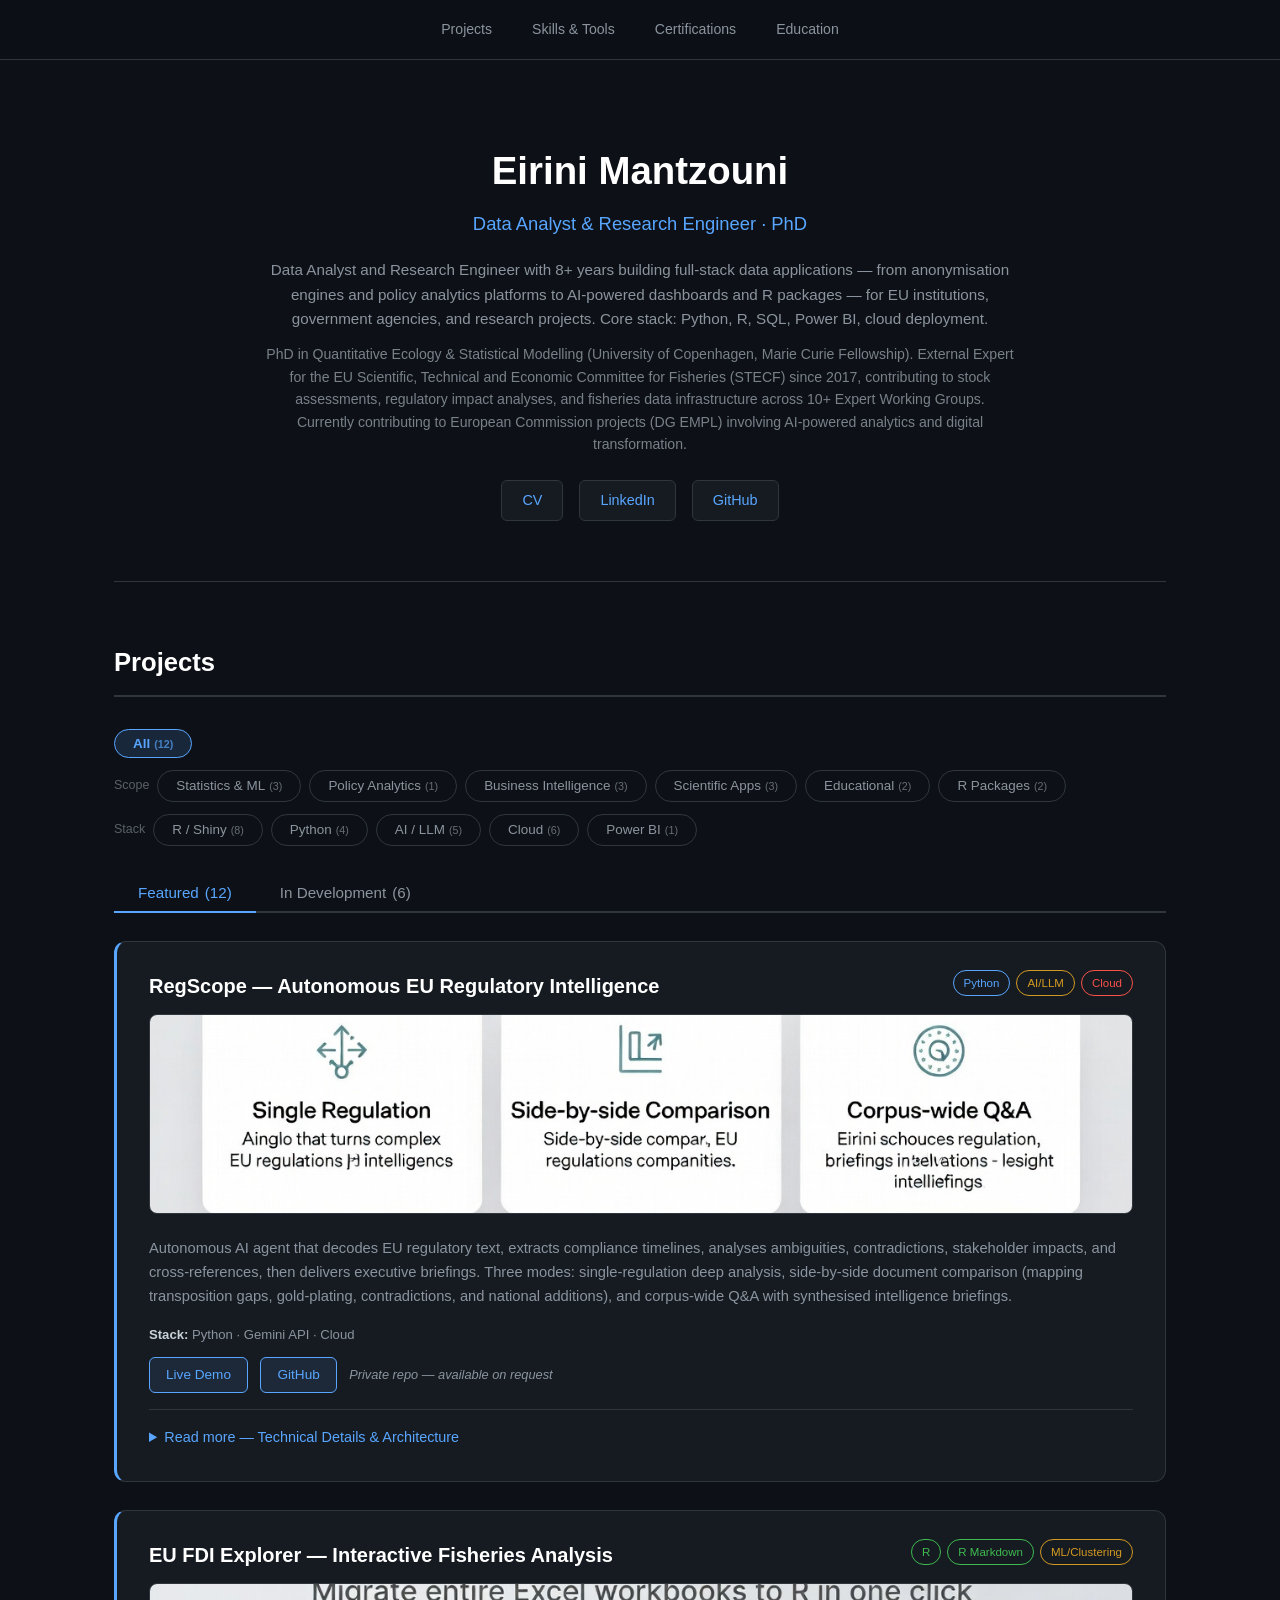
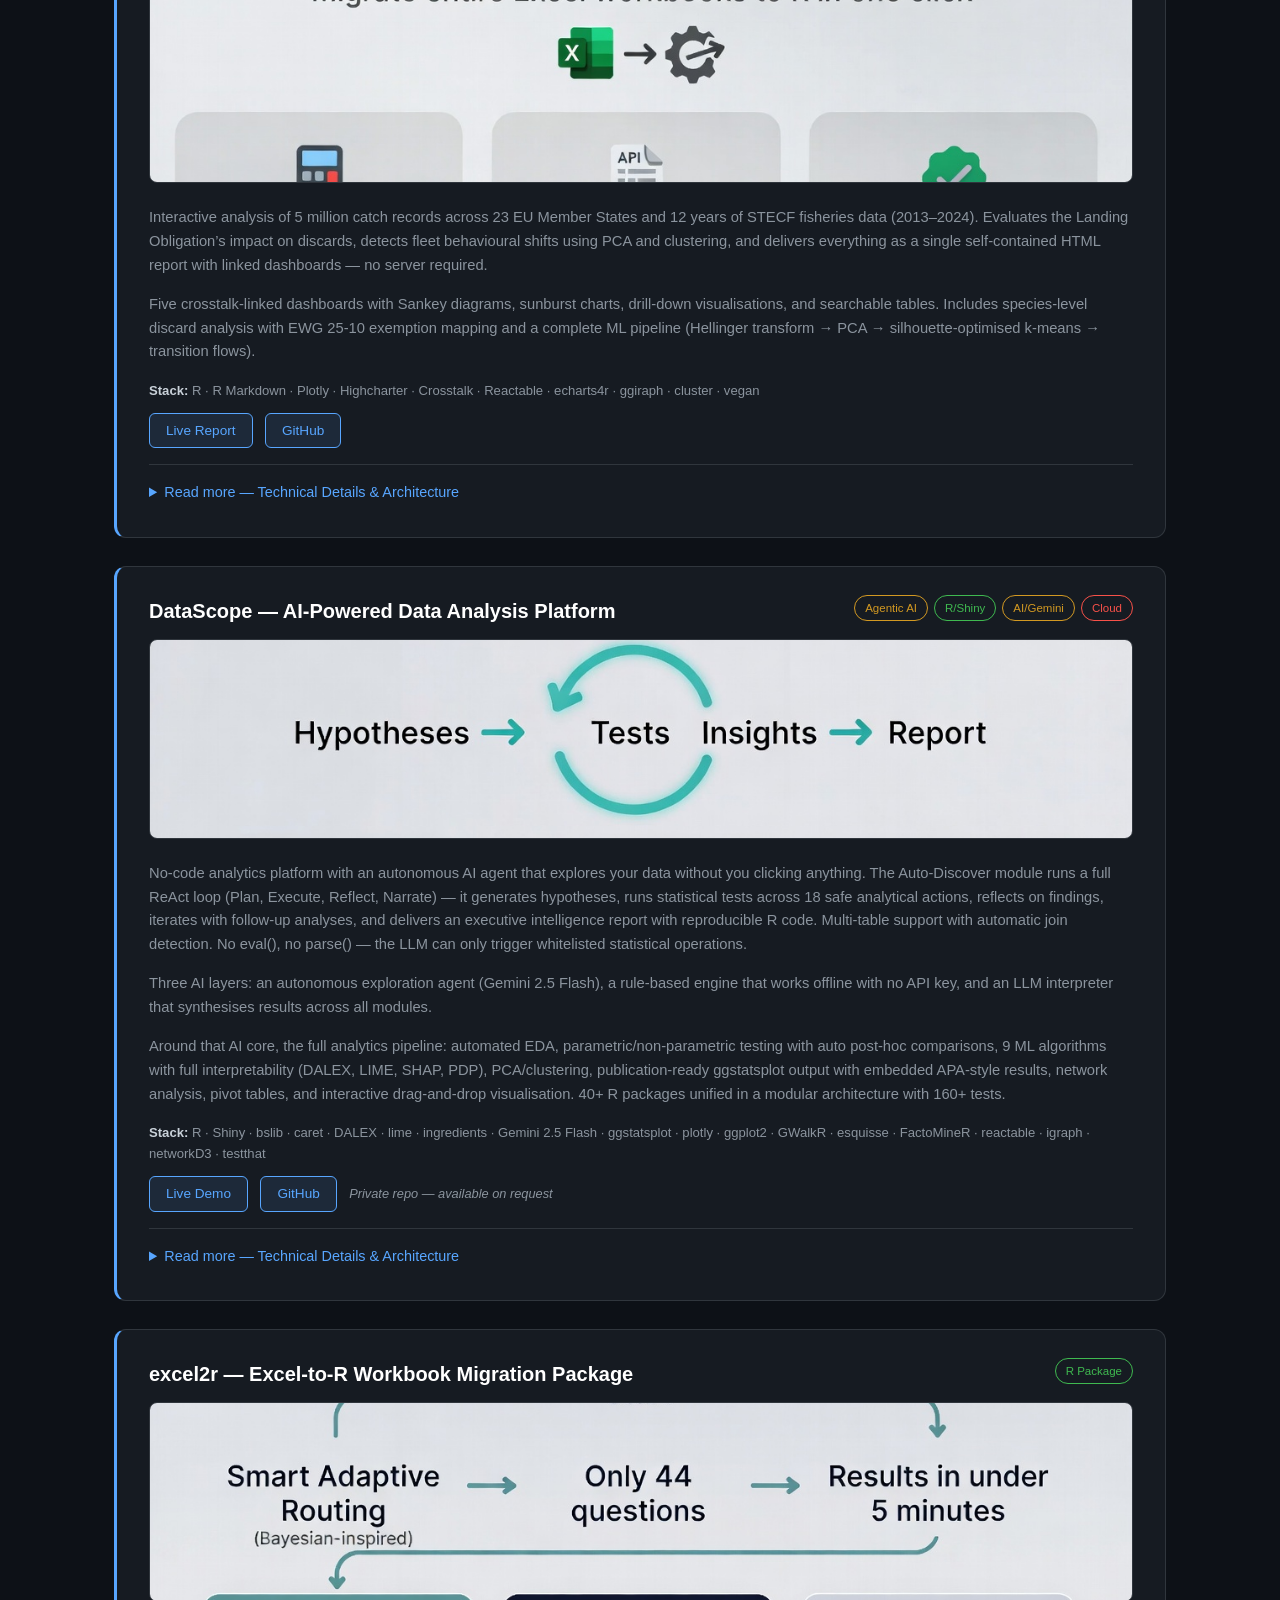
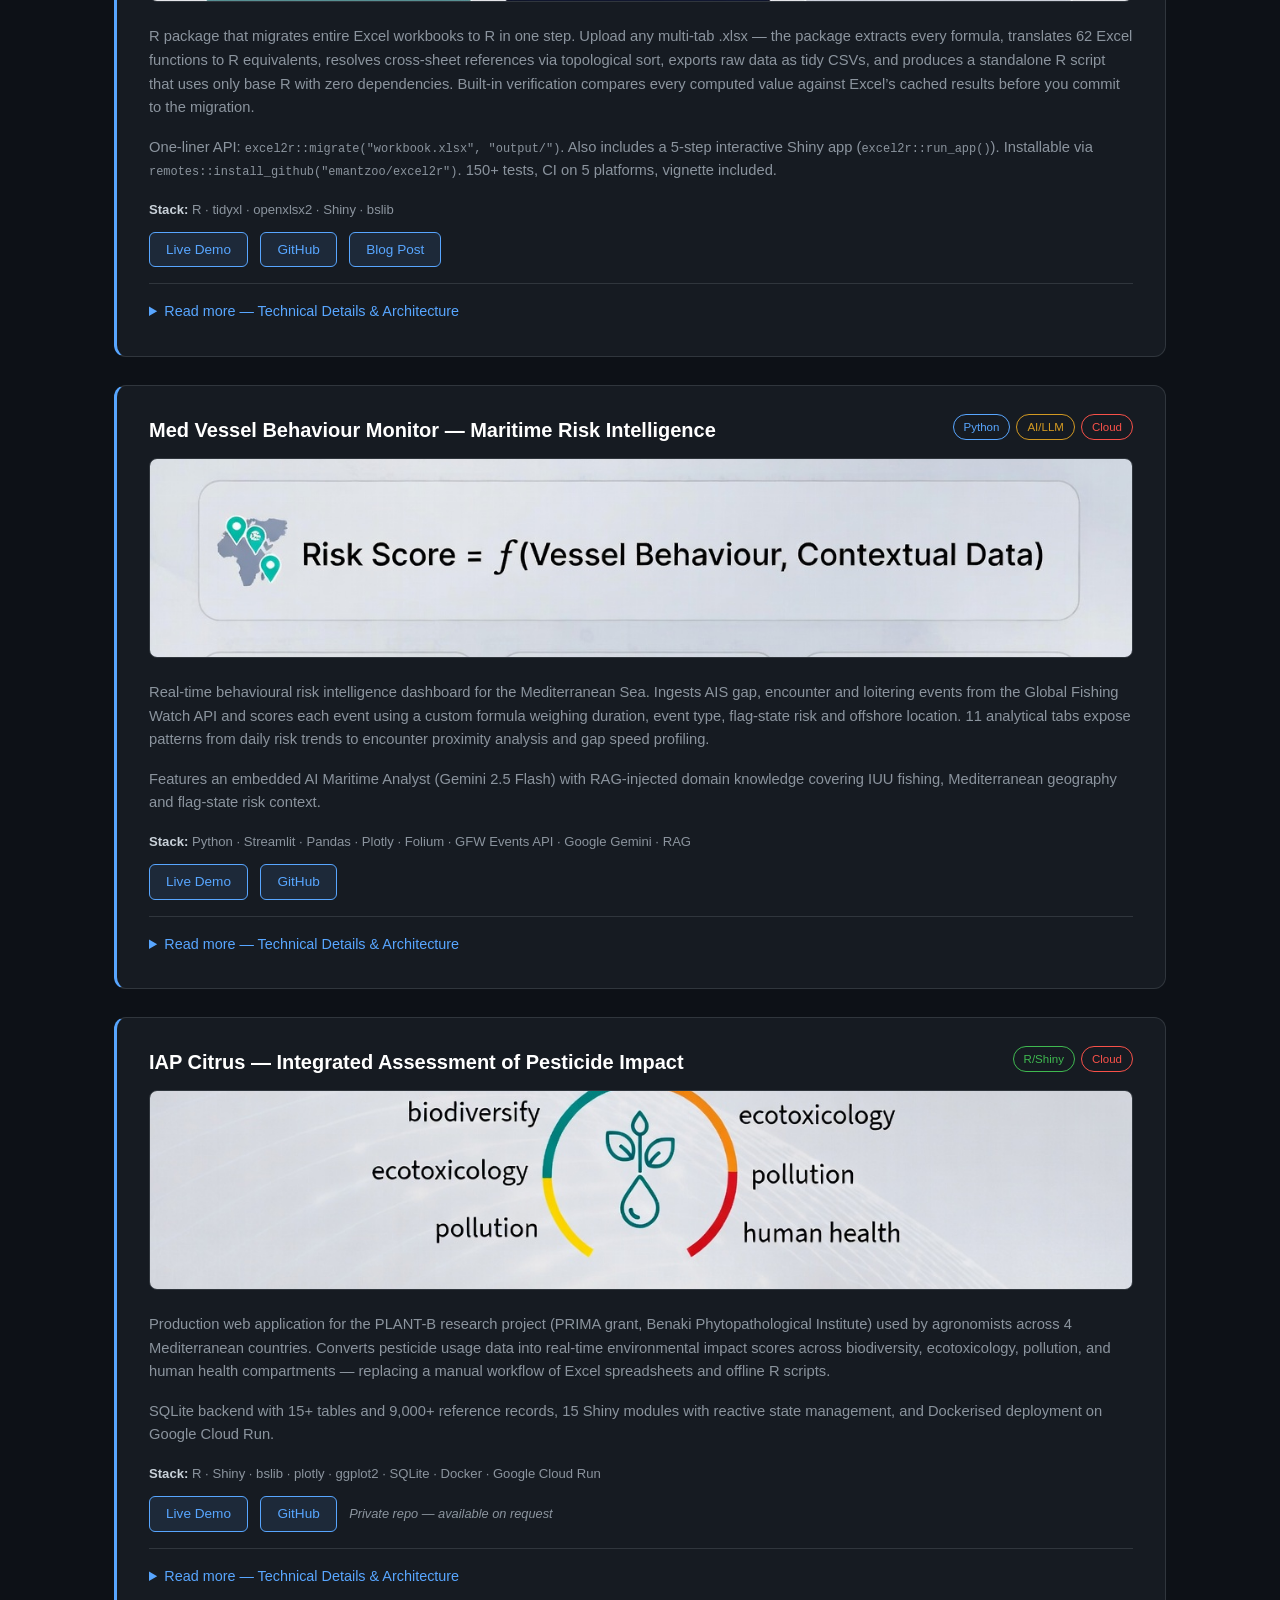
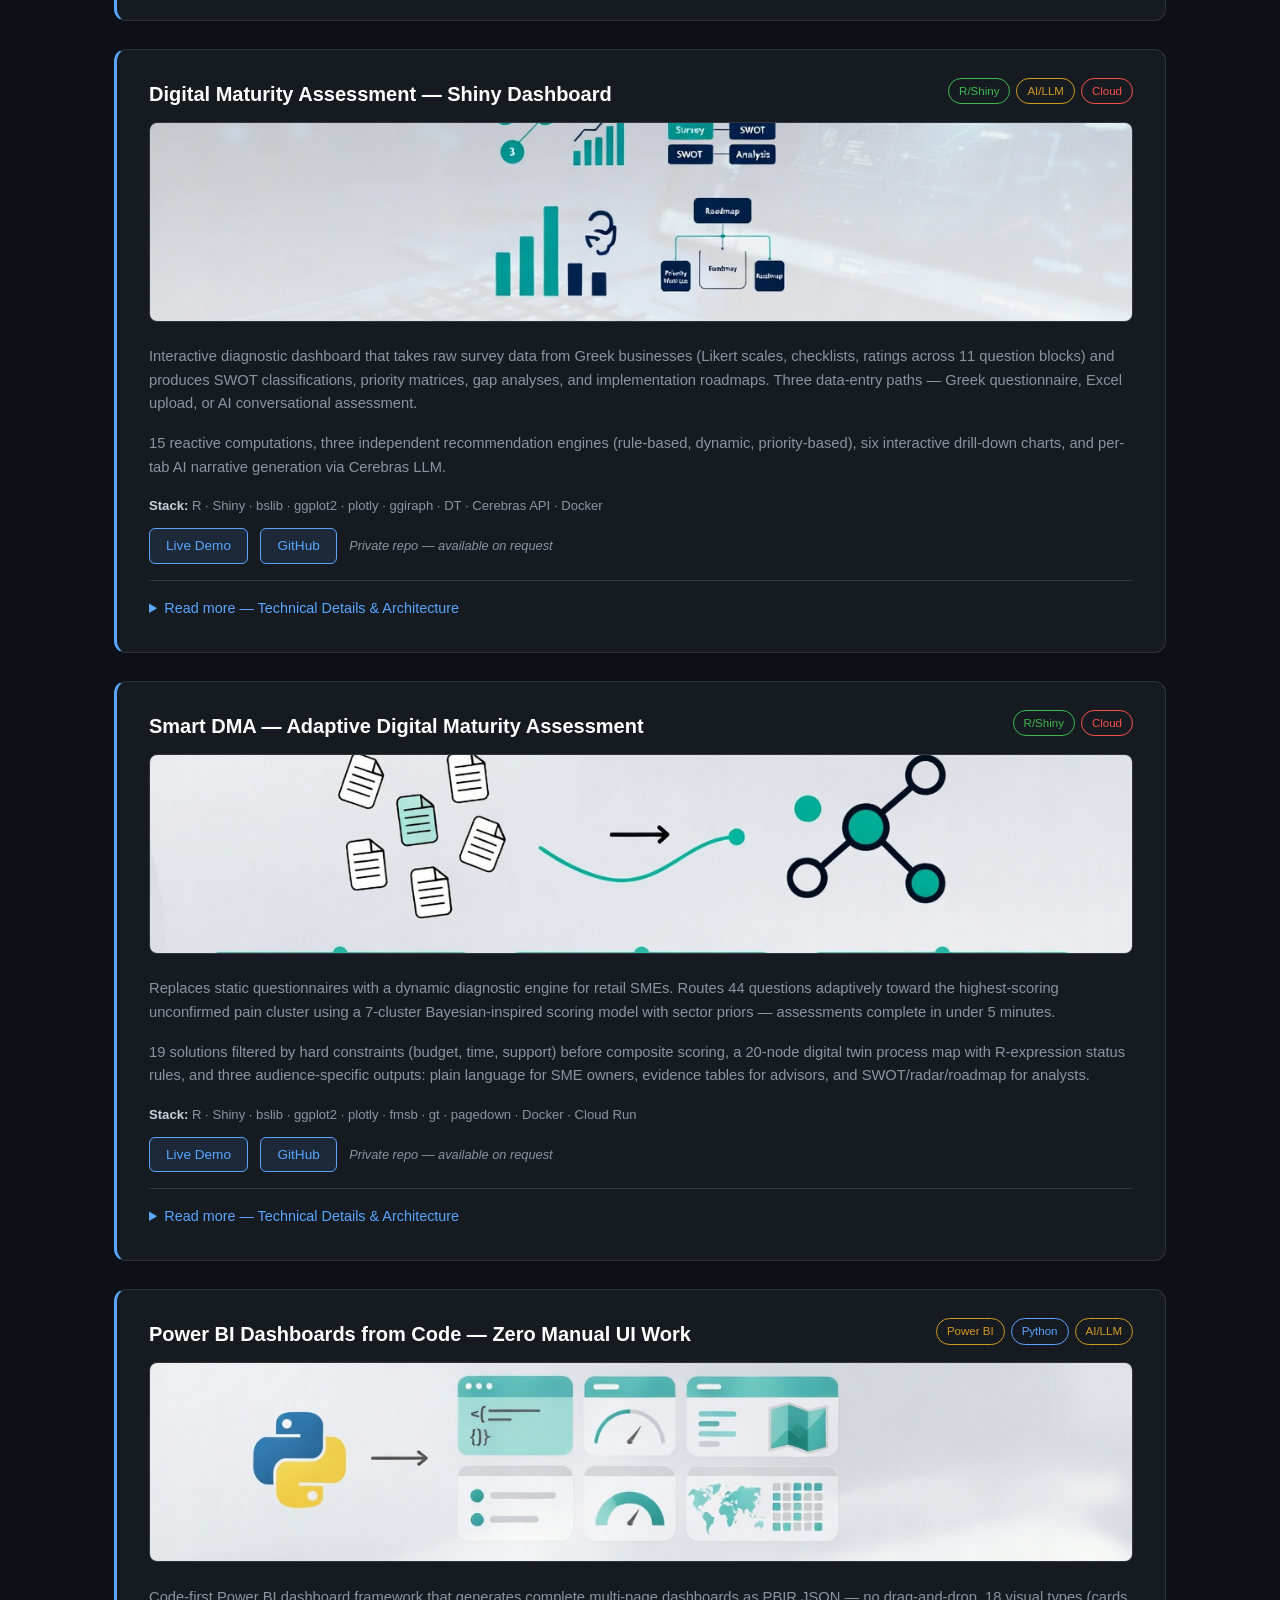
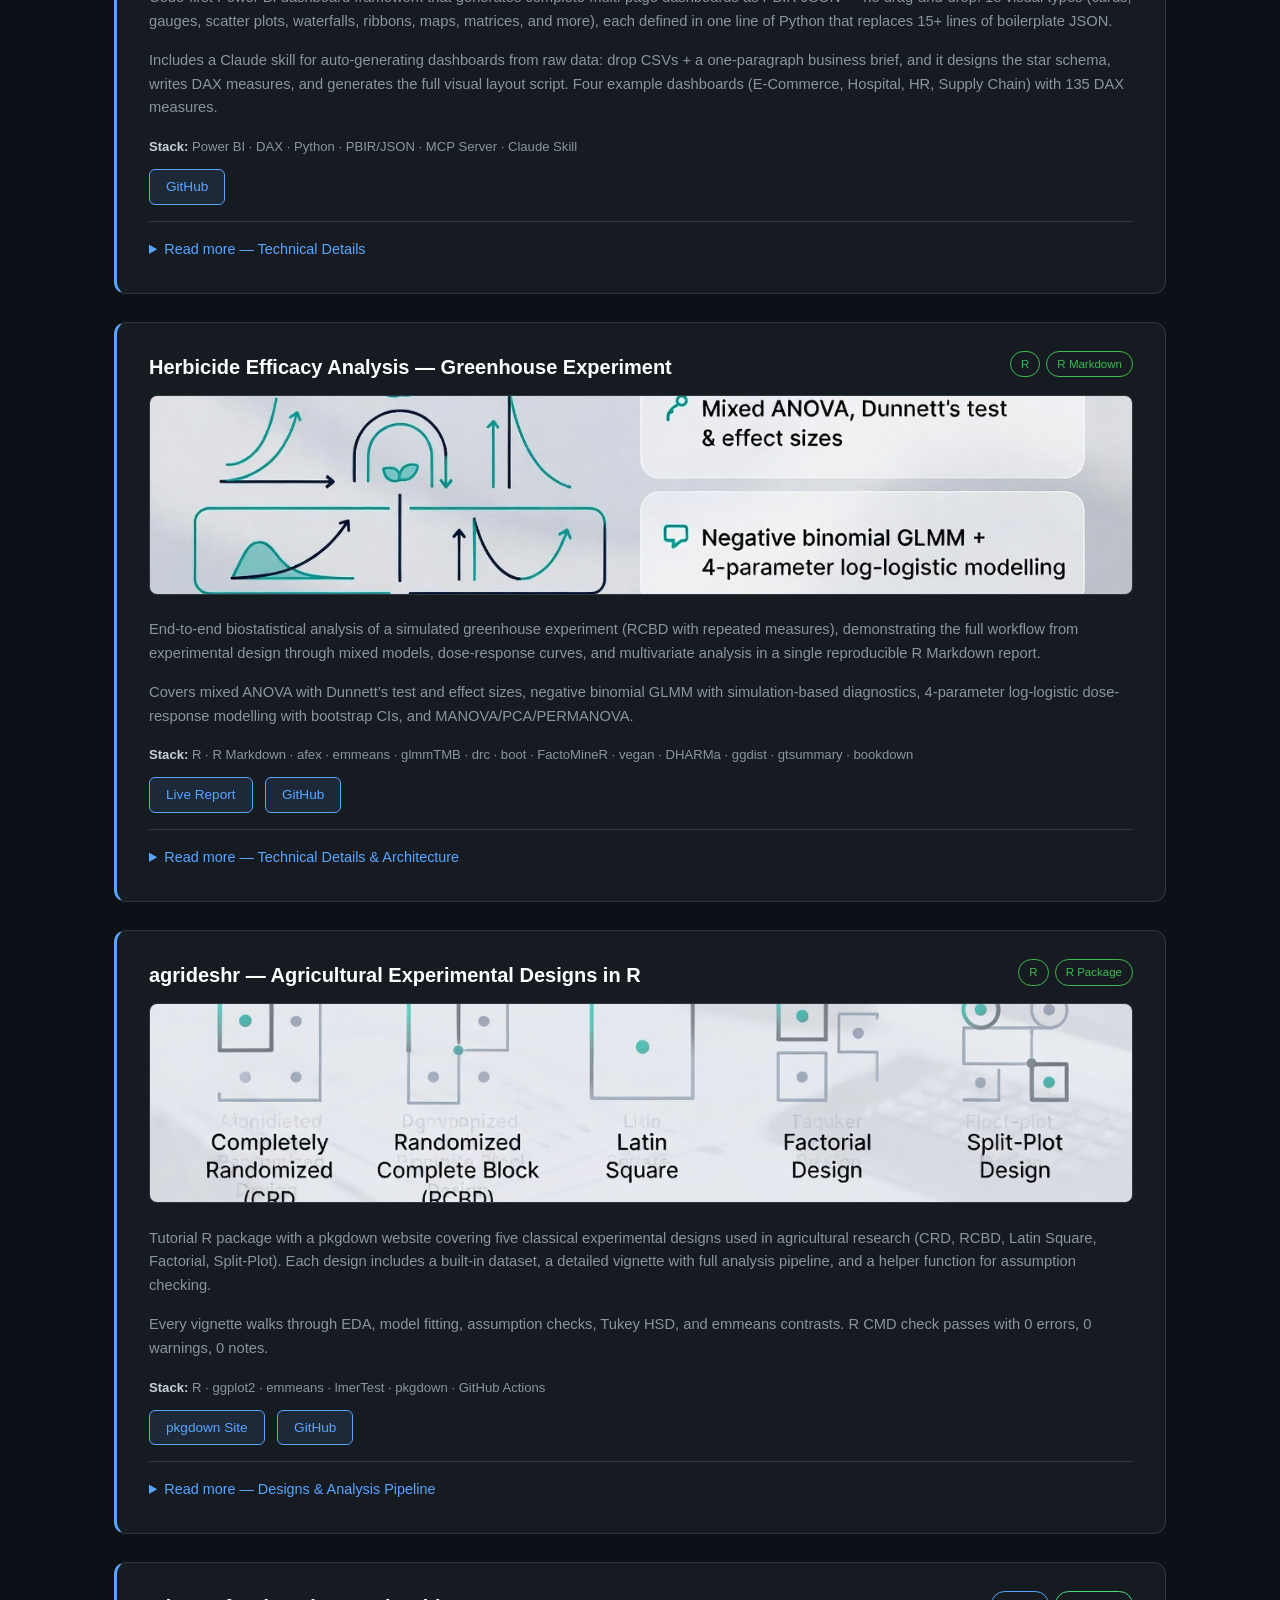
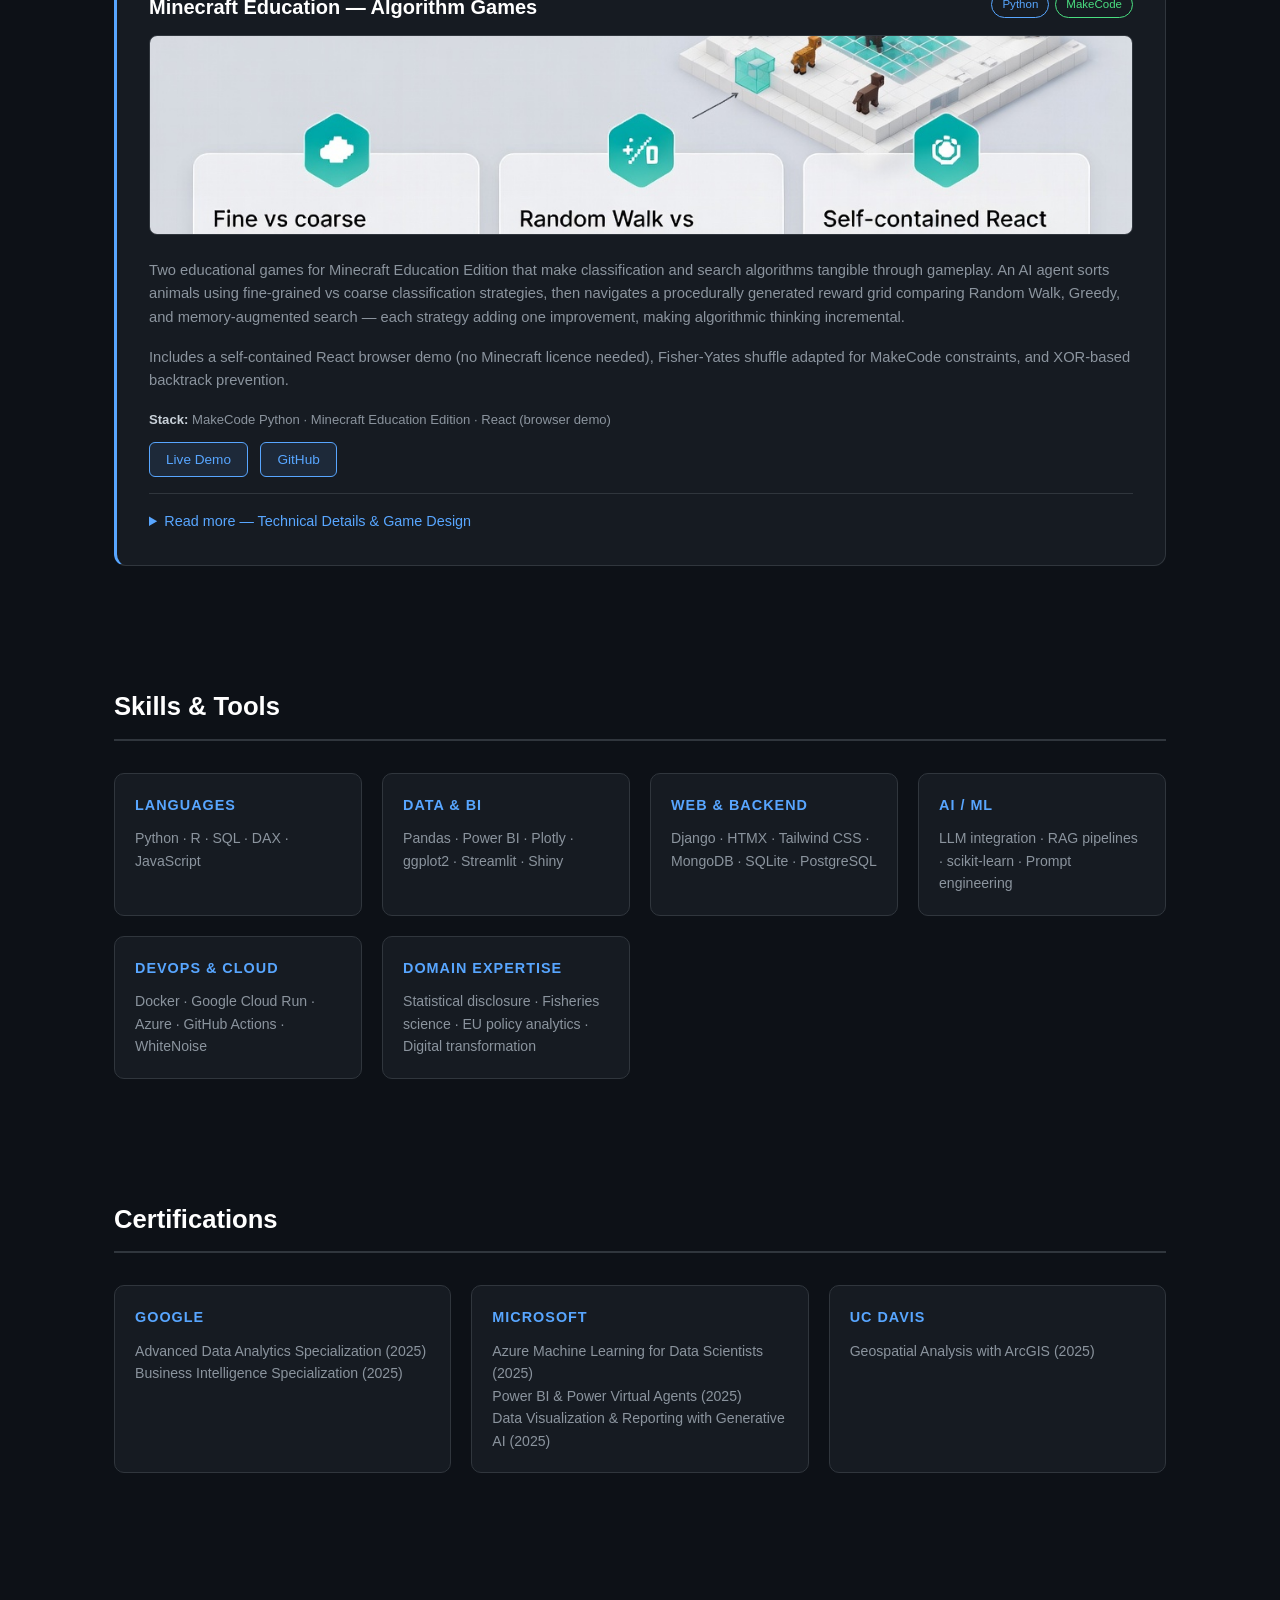
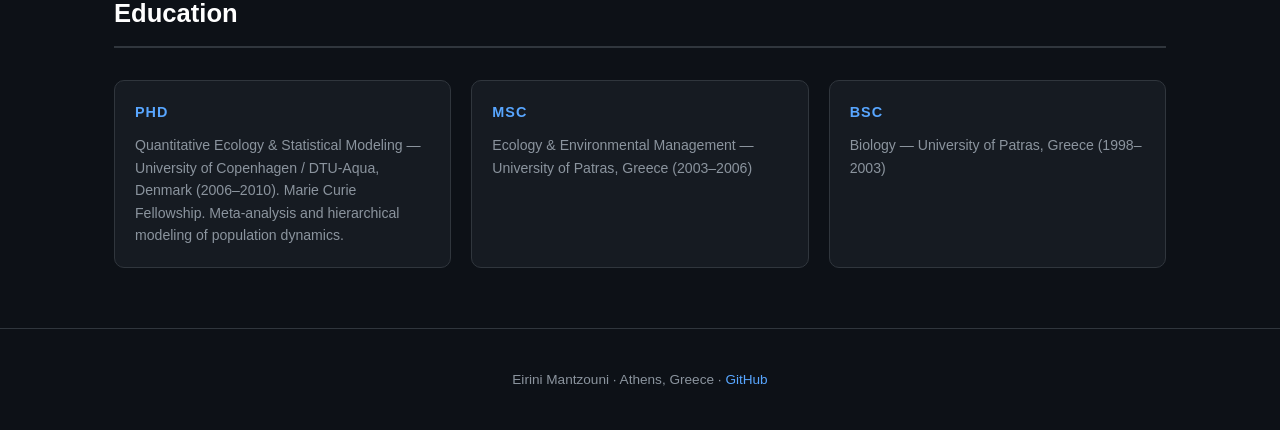
==== index.html @ 127afe14 "Add infographic thumbnails with lightbox to all 18 project cards Co-Authored-By: Claude Opus 4.6 <no" ====
<!DOCTYPE html>
<html lang="en">
<head>
    <meta charset="UTF-8">
    <meta name="viewport" content="width=device-width, initial-scale=1.0">
    <title>Eirini Mantzouni | Data Analyst &amp; Research Engineer &middot; PhD</title>
    <style>
        :root {
            --bg: #0d1117;
            --surface: #161b22;
            --border: #30363d;
            --text: #c9d1d9;
            --text-muted: #8b949e;
            --accent: #58a6ff;
            --accent-green: #3fb950;
            --accent-purple: #bc8cff;
            --accent-orange: #d29922;
            --accent-red: #f85149;
            --accent-teal: #39d2c0;
        }
        * { margin: 0; padding: 0; box-sizing: border-box; }
        html { scroll-behavior: smooth; scroll-padding-top: 56px; }
        body { background: var(--bg); color: var(--text); font-family: -apple-system, BlinkMacSystemFont, 'Segoe UI', Helvetica, Arial, sans-serif; line-height: 1.6; }
        a { color: var(--accent); text-decoration: none; }
        a:hover { text-decoration: underline; }
        .container { max-width: 1100px; margin: 0 auto; padding: 0 24px; }

        .hero { padding: 80px 0 60px; text-align: center; border-bottom: 1px solid var(--border); }
        .hero h1 { font-size: 2.4em; color: #fff; margin-bottom: 8px; }
        .hero .subtitle { font-size: 1.15em; color: var(--accent); margin-bottom: 20px; }
        .hero .bio { max-width: 750px; margin: 0 auto 12px; color: var(--text-muted); font-size: 0.95em; }
        .hero .bio-extended { max-width: 750px; margin: 0 auto 24px; color: var(--text-muted); font-size: 0.88em; opacity: 0.85; }
        .hero .links { display: flex; gap: 16px; justify-content: center; flex-wrap: wrap; }
        .hero .links a { background: var(--surface); border: 1px solid var(--border); padding: 8px 20px; border-radius: 6px; font-size: 0.9em; }
        .hero .links a:hover { border-color: var(--accent); text-decoration: none; }

        .section { padding: 60px 0; }
        .section-title { font-size: 1.6em; color: #fff; margin-bottom: 32px; padding-bottom: 12px; border-bottom: 2px solid var(--border); }

        .projects { display: grid; grid-template-columns: 1fr; gap: 28px; }
        .tier-title { font-size: 0.85em; color: var(--text-muted); text-transform: uppercase; letter-spacing: 1.5px; margin-bottom: 16px; margin-top: 8px; }
        .projects.featured .project { border-left: 3px solid var(--accent); }
        .project { background: var(--surface); border: 1px solid var(--border); border-radius: 12px; padding: 28px 32px; transition: border-color 0.2s, opacity 0.3s, transform 0.3s; }
        .project:hover { border-color: var(--accent); }
        .project.hidden { display: none; }
        .project-header { display: flex; justify-content: space-between; align-items: flex-start; margin-bottom: 12px; flex-wrap: wrap; gap: 12px; }
        .project h3 { font-size: 1.25em; color: #fff; }
        .project .tags { display: flex; gap: 6px; flex-wrap: wrap; }
        .project .tag { font-size: 0.72em; padding: 3px 10px; border-radius: 20px; border: 1px solid; font-weight: 500; }
        .tag-python { color: var(--accent); border-color: var(--accent); }
        .tag-r { color: var(--accent-green); border-color: var(--accent-green); }
        .tag-powerbi { color: var(--accent-orange); border-color: var(--accent-orange); }
        .tag-django { color: var(--accent-purple); border-color: var(--accent-purple); }
        .tag-shiny { color: var(--accent-teal); border-color: var(--accent-teal); }
        .tag-cloud { color: var(--accent-red); border-color: var(--accent-red); }
        .tag-ai { color: var(--accent-orange); border-color: var(--accent-orange); }
        .tag-minecraft { color: #4ade80; border-color: #4ade80; }
        .project .desc { color: var(--text-muted); font-size: 0.92em; margin-bottom: 16px; }
        .project .highlights { list-style: none; margin-bottom: 16px; }
        .project .highlights li { padding: 3px 0; font-size: 0.88em; color: var(--text); }
        .project .highlights li::before { content: "->"; color: var(--accent); margin-right: 8px; font-family: monospace; }
        .project .stack { font-size: 0.82em; color: var(--text-muted); }
        .project .stack strong { color: var(--text); }
        .project .demo-link { display: inline-block; margin-top: 12px; margin-right: 8px; background: rgba(88,166,255,0.1); border: 1px solid var(--accent); padding: 6px 16px; border-radius: 6px; font-size: 0.85em; }
        .private-note { display: inline-block; margin-top: 12px; margin-right: 8px; font-size: 0.8em; color: var(--text-muted); font-style: italic; }
        .other-work-item .private-note { margin-top: 6px; }

        /* Read More details/summary */
        .project details { margin-top: 16px; border-top: 1px solid var(--border); padding-top: 12px; }
        .project details summary { cursor: pointer; color: var(--accent); font-size: 0.9em; font-weight: 500; padding: 4px 0; user-select: none; }
        .project details summary:hover { text-decoration: underline; }
        .project details[open] summary { margin-bottom: 12px; }
        .project details .detail-section { margin-bottom: 16px; }
        .project details h4 { color: #fff; font-size: 0.95em; margin-bottom: 8px; }
        .project details table { width: 100%; border-collapse: collapse; font-size: 0.82em; margin-bottom: 12px; }
        .project details th { text-align: left; padding: 6px 10px; background: rgba(88,166,255,0.08); color: var(--accent); border-bottom: 1px solid var(--border); }
        .project details td { padding: 5px 10px; border-bottom: 1px solid rgba(48,54,61,0.5); color: var(--text-muted); }
        .project details td:first-child { color: var(--text); font-weight: 500; white-space: nowrap; }
        .project details .arch-list { list-style: none; }
        .project details .arch-list li { padding: 6px 0; font-size: 0.85em; color: var(--text-muted); border-bottom: 1px solid rgba(48,54,61,0.3); }
        .project details .arch-list li strong { color: var(--text); }
        .project details .value-text { font-size: 0.88em; color: var(--text-muted); font-style: italic; }

        .skills-grid { display: grid; grid-template-columns: repeat(auto-fit, minmax(240px, 1fr)); gap: 20px; }
        .skill-group { background: var(--surface); border: 1px solid var(--border); border-radius: 10px; padding: 20px; }
        .skill-group h4 { color: var(--accent); font-size: 0.9em; text-transform: uppercase; letter-spacing: 1px; margin-bottom: 10px; }
        .skill-group p { font-size: 0.88em; color: var(--text-muted); }

        footer { padding: 40px 0; border-top: 1px solid var(--border); text-align: center; color: var(--text-muted); font-size: 0.85em; }

        /* Navigation Bar */
        .nav { position: sticky; top: 0; z-index: 100; background: rgba(13,17,23,0.92); backdrop-filter: blur(12px); border-bottom: 1px solid var(--border); padding: 12px 0; }
        .nav-inner { max-width: 1100px; margin: 0 auto; padding: 0 24px; display: flex; gap: 8px; justify-content: center; flex-wrap: wrap; }
        .nav a { color: var(--text-muted); font-size: 0.88em; padding: 6px 16px; border-radius: 6px; transition: all 0.2s; }
        .nav a:hover { color: var(--accent); background: rgba(88,166,255,0.08); text-decoration: none; }

        /* Filter Pills */
        .filter-pills { display: flex; gap: 8px; margin-bottom: 28px; flex-wrap: wrap; }
        .filter-pill {
            background: transparent; border: 1px solid var(--border); color: var(--text-muted);
            padding: 6px 18px; border-radius: 20px; font-size: 0.84em; cursor: pointer;
            transition: all 0.2s; font-family: inherit; font-weight: 500;
        }
        .filter-pill:hover { border-color: var(--accent); color: var(--text); }
        .filter-pill .count { font-size: 0.8em; opacity: 0.7; margin-left: 4px; }
        .filter-pill.active { font-weight: 600; }
        .filter-pill[data-filter="all"].active { background: rgba(88,166,255,0.15); border-color: var(--accent); color: var(--accent); }
        .filter-pill[data-filter="stats-ml"].active { background: rgba(63,185,80,0.15); border-color: var(--accent-green); color: var(--accent-green); }
        .filter-pill[data-filter="policy"].active { background: rgba(188,140,255,0.15); border-color: var(--accent-purple); color: var(--accent-purple); }
        .filter-pill[data-filter="business"].active { background: rgba(210,153,34,0.15); border-color: var(--accent-orange); color: var(--accent-orange); }
        .filter-pill[data-filter="science"].active { background: rgba(57,210,192,0.15); border-color: var(--accent-teal); color: var(--accent-teal); }
        .filter-pill[data-filter="educational"].active { background: rgba(74,222,128,0.15); border-color: #4ade80; color: #4ade80; }
        .filter-pill[data-filter="r-packages"].active { background: rgba(63,185,80,0.15); border-color: var(--accent-green); color: var(--accent-green); }
        .filter-pill[data-filter="r"].active { background: rgba(63,185,80,0.15); border-color: var(--accent-green); color: var(--accent-green); }
        .filter-pill[data-filter="python"].active { background: rgba(88,166,255,0.15); border-color: var(--accent); color: var(--accent); }
        .filter-pill[data-filter="ai"].active { background: rgba(210,153,34,0.15); border-color: var(--accent-orange); color: var(--accent-orange); }
        .filter-pill[data-filter="cloud"].active { background: rgba(248,81,73,0.15); border-color: var(--accent-red); color: var(--accent-red); }
        .filter-pill[data-filter="powerbi"].active { background: rgba(210,153,34,0.15); border-color: var(--accent-orange); color: var(--accent-orange); }

        /* Project Thumbnails */
        .project-thumbnail {
            width: 100%;
            max-height: 200px;
            object-fit: cover;
            border-radius: 8px;
            border: 1px solid var(--border);
            margin-bottom: 16px;
            cursor: pointer;
            transition: opacity 0.2s;
        }
        .project-thumbnail:hover { opacity: 0.85; }

        /* Lightbox */
        .lightbox-overlay {
            display: none;
            position: fixed;
            top: 0; left: 0; right: 0; bottom: 0;
            background: rgba(0,0,0,0.85);
            z-index: 1000;
            justify-content: center;
            align-items: center;
            cursor: pointer;
        }
        .lightbox-overlay.active { display: flex; }
        .lightbox-overlay img {
            max-width: 90vw;
            max-height: 90vh;
            border-radius: 8px;
        }

        /* Project Tabs */
        .project-tabs { display: flex; gap: 0; margin-bottom: 28px; border-bottom: 2px solid var(--border); }
        .project-tab { background: transparent; border: none; color: var(--text-muted); font-size: 0.95em; font-family: inherit; font-weight: 500; padding: 10px 24px; cursor: pointer; border-bottom: 2px solid transparent; margin-bottom: -2px; transition: all 0.2s; }
        .project-tab:hover { color: var(--text); }
        .project-tab.active { color: var(--accent); border-bottom-color: var(--accent); }
        .tab-content { display: none; }
        .tab-content.active { display: block; }

        @media (max-width: 600px) {
            .hero h1 { font-size: 1.8em; }
            .project { padding: 20px; }
            .project details td:first-child { white-space: normal; }
            .filter-pills { gap: 6px; }
            .filter-pill { padding: 5px 12px; font-size: 0.78em; }
            .project-thumbnail { max-height: 150px; }
        }
    </style>
</head>
<body>

<nav class="nav">
    <div class="nav-inner">
        <a href="#projects">Projects</a>
        <a href="#skills">Skills &amp; Tools</a>
        <a href="#certifications">Certifications</a>
        <a href="#education">Education</a>
    </div>
</nav>

<div class="container">
    <section class="hero">
        <h1>Eirini Mantzouni</h1>
        <div class="subtitle">Data Analyst &amp; Research Engineer &middot; PhD</div>
        <p class="bio">
            Data Analyst and Research Engineer with 8+ years building full-stack data applications &mdash; from anonymisation engines
            and policy analytics platforms to AI-powered dashboards and R packages &mdash; for EU institutions, government agencies,
            and research projects. Core stack: Python, R, SQL, Power BI, cloud deployment.
        </p>
        <p class="bio-extended">
            PhD in Quantitative Ecology &amp; Statistical Modelling (University of Copenhagen, Marie Curie Fellowship).
            External Expert for the EU Scientific, Technical and Economic Committee for Fisheries (STECF) since 2017,
            contributing to stock assessments, regulatory impact analyses, and fisheries data infrastructure across 10+
            Expert Working Groups. Currently contributing to European Commission projects (DG EMPL) involving AI-powered
            analytics and digital transformation.
        </p>
        <div class="links">
            <a href="cv.html">CV</a>
            <a href="https://www.linkedin.com/in/irene-mantzouni-0b47b8283/">LinkedIn</a>
            <a href="https://github.com/emantzoo">GitHub</a>
        </div>
    </section>

    <section class="section" id="projects">
        <h2 class="section-title">Projects</h2>
        <div class="filter-pills">
            <button class="filter-pill active" data-filter="all">All<span class="count">(12)</span></button>
        </div>
        <div class="filter-pills" style="margin-top: -16px;">
            <span style="color: var(--text-muted); font-size: 0.78em; padding: 6px 0; opacity: 0.6;">Scope</span>
            <button class="filter-pill" data-filter="stats-ml">Statistics &amp; ML<span class="count">(3)</span></button>
            <button class="filter-pill" data-filter="policy">Policy Analytics<span class="count">(1)</span></button>
            <button class="filter-pill" data-filter="business">Business Intelligence<span class="count">(3)</span></button>
            <button class="filter-pill" data-filter="science">Scientific Apps<span class="count">(3)</span></button>
            <button class="filter-pill" data-filter="educational">Educational<span class="count">(2)</span></button>
            <button class="filter-pill" data-filter="r-packages">R Packages<span class="count">(2)</span></button>
        </div>
        <div class="filter-pills" style="margin-top: -16px;">
            <span style="color: var(--text-muted); font-size: 0.78em; padding: 6px 0; opacity: 0.6;">Stack</span>
            <button class="filter-pill" data-filter="r">R / Shiny<span class="count">(8)</span></button>
            <button class="filter-pill" data-filter="python">Python<span class="count">(4)</span></button>
            <button class="filter-pill" data-filter="ai">AI / LLM<span class="count">(5)</span></button>
            <button class="filter-pill" data-filter="cloud">Cloud<span class="count">(6)</span></button>
            <button class="filter-pill" data-filter="powerbi">Power BI<span class="count">(1)</span></button>
        </div>

        <div class="project-tabs">
            <button class="project-tab active" data-tab="featured">Featured<span class="count" style="margin-left: 6px;">(12)</span></button>
            <button class="project-tab" data-tab="other">In Development<span class="count" style="margin-left: 6px;">(6)</span></button>
        </div>

        <div class="tab-content active" id="tab-featured">
        <div class="projects featured">

            <!-- 1. RegScope -->
            <div class="project" data-tags="policy python ai cloud">
                <div class="project-header">
                    <h3>RegScope &mdash; Autonomous EU Regulatory Intelligence</h3>
                    <div class="tags">
                        <span class="tag tag-python">Python</span>
                        <span class="tag tag-ai">AI/LLM</span>
                        <span class="tag tag-cloud">Cloud</span>
                    </div>
                </div>
                <img class="project-thumbnail" src="images/regscope.jpg" alt="RegScope infographic" onclick="openLightbox(this.src)">
                <p class="desc">
                    Autonomous AI agent that decodes EU regulatory text, extracts compliance timelines, analyses ambiguities,
                    contradictions, stakeholder impacts, and cross-references, then delivers executive briefings. Three modes:
                    single-regulation deep analysis, side-by-side document comparison (mapping transposition gaps, gold-plating,
                    contradictions, and national additions), and corpus-wide Q&amp;A with synthesised intelligence briefings.
                </p>
                <p class="stack"><strong>Stack:</strong> Python &middot; Gemini API &middot; Cloud</p>
                <a class="demo-link" href="https://regscope-demo.pages.dev/">Live Demo</a>
                <a class="demo-link" href="https://github.com/emantzoo/regscope">GitHub</a>
                <span class="private-note">Private repo &mdash; available on request</span>
                <details>
                    <summary>Read more &mdash; Technical Details &amp; Architecture</summary>
                    <div class="detail-section">
                        <h4>Technical Highlights</h4>
                        <table>
                            <tr><th>Layer</th><th>Technology</th></tr>
                            <tr><td>Backend</td><td>FastAPI, SSE streaming for real-time agent log, async pipeline generators</td></tr>
                            <tr><td>LLM</td><td>Gemini (analysis, query expansion, comparison) with structured JSON output</td></tr>
                            <tr><td>PDF processing</td><td>pymupdf extraction, article-level regex chunking, compress-then-merge strategy</td></tr>
                            <tr><td>EUR-Lex integration</td><td>SPARQL (EuroVoc subject search + citation graph + title keyword) via Cellar endpoint, REST for full text fetch by CELEX</td></tr>
                            <tr><td>Search intelligence</td><td>LLM-powered query expansion: natural language &rarr; EuroVoc terms + title keywords + CELEX candidates, all verified against EUR-Lex</td></tr>
                            <tr><td>Embeddings</td><td>sentence-transformers (BGE / legal-SBERT configurable), cosine similarity retrieval</td></tr>
                            <tr><td>RAG</td><td>Semantic search over saved chunk embeddings, context injection into LLM prompts, library-aware query enhancement</td></tr>
                            <tr><td>Compare</td><td>Embedding-assisted provision pre-matching (similarity matrix, greedy assignment), gap/gold-plating detection before LLM merge</td></tr>
                            <tr><td>Document storage</td><td>SQLite with swappable backend (MongoDB stub), fingerprint-based deduplication, auto-generated smart tags</td></tr>
                            <tr><td>Smart tags</td><td>Auto-extracted: domain, jurisdiction level, country, regulation type, topics, related CELEX, implements (parent regulation linkage)</td></tr>
                            <tr><td>Cross-references</td><td>CELEX extraction from LLM output + regex fallback, EUR-Lex verification, library status badges, one-click analyse-from-search</td></tr>
                            <tr><td>Frontend</td><td>Vanilla HTML/CSS/JS, dark &ldquo;classified dossier&rdquo; aesthetic, agent log with animated reasoning trace</td></tr>
                            <tr><td>Demo mode</td><td>3 pre-loaded regulations + 3 policy questions + 1 transposition comparison, fully offline</td></tr>
                        </table>
                    </div>
                    <div class="detail-section">
                        <h4>Architecture Decisions</h4>
                        <ul class="arch-list">
                            <li><strong>Compress-then-merge chunking</strong> &mdash; each article chunk returns insights in the same structure as the final report (timeline entries, ambiguities, stakeholder impacts), limited to 5 items per category. The merge call receives ~3K chars instead of ~12K, producing higher-quality synthesis</li>
                            <li><strong>LLM as query expander, not search engine</strong> &mdash; the LLM generates EuroVoc terms, title keywords, and CELEX candidates from natural language; EUR-Lex SPARQL does the actual searching with verified structured queries. Every CELEX in results is real</li>
                            <li><strong>Embedding-assisted comparison</strong> &mdash; provisions from both documents are embedded, a similarity matrix identifies candidate matches, and gaps are detected structurally (unmatched provisions below threshold). The LLM then confirms and classifies pre-matched pairs instead of doing 15&times;8 mental comparisons</li>
                            <li><strong>Library as growing knowledge base</strong> &mdash; every analysed document feeds the library with embedded chunks and smart tags. Compare pulls saved findings instead of re-processing. RAG injects prior analysis into new queries. The system improves with use</li>
                            <li><strong>Swappable database layer</strong> &mdash; database.py abstracts SQLite vs MongoDB behind a common interface. Pipeline code never imports the implementation directly. Switching backends is one env var change</li>
                            <li><strong>Three EUR-Lex search strategies</strong> &mdash; EuroVoc subject classification (catches regulations whose titles don&rsquo;t match keywords), citation graph (finds what cites or is cited by a known regulation), and title keywords (fallback). Combined and deduplicated</li>
                            <li><strong>Actionable cross-references</strong> &mdash; regulation names in analysis output are converted to CELEX numbers (LLM + regex fallback), verified against EUR-Lex, checked against library, and rendered with View/Compare/Analyse buttons. The citation network grows organically</li>
                            <li><strong>Demo mode as portfolio showcase</strong> &mdash; pre-loaded with CFP, Green Deal, AI Act analysis plus a Greek transposition comparison. Agent log animates the full reasoning trace with timed delays. Works without API key, EUR-Lex, or database</li>
                        </ul>
                    </div>
                </details>
            </div>

            <!-- 2. EU FDI Explorer -->
            <div class="project" data-tags="stats-ml r">
                <div class="project-header">
                    <h3>EU FDI Explorer &mdash; Interactive Fisheries Analysis</h3>
                    <div class="tags">
                        <span class="tag tag-r">R</span>
                        <span class="tag tag-r">R Markdown</span>
                        <span class="tag tag-ai">ML/Clustering</span>
                    </div>
                </div>
                <img class="project-thumbnail" src="images/eu-fdi-explorer.jpg" alt="EU FDI Explorer infographic" onclick="openLightbox(this.src)">
                <p class="desc">
                    Interactive analysis of 5 million catch records across 23 EU Member States and 12 years of STECF fisheries data (2013&ndash;2024).
                    Evaluates the Landing Obligation&rsquo;s impact on discards, detects fleet behavioural shifts using PCA and clustering,
                    and delivers everything as a single self-contained HTML report with linked dashboards &mdash; no server required.
                </p>
                <p class="desc">
                    Five crosstalk-linked dashboards with Sankey diagrams, sunburst charts, drill-down visualisations, and searchable tables.
                    Includes species-level discard analysis with EWG 25-10 exemption mapping and a complete ML pipeline
                    (Hellinger transform &rarr; PCA &rarr; silhouette-optimised k-means &rarr; transition flows).
                </p>
                <p class="stack"><strong>Stack:</strong> R &middot; R Markdown &middot; Plotly &middot; Highcharter &middot; Crosstalk &middot; Reactable &middot; echarts4r &middot; ggiraph &middot; cluster &middot; vegan</p>
                <a class="demo-link" href="https://emantzoo.github.io/stecf-fdi-analysis/fdi_explorer.html">Live Report</a>
                <a class="demo-link" href="https://github.com/emantzoo/stecf-fdi-analysis">GitHub</a>
                <details>
                    <summary>Read more &mdash; Technical Details &amp; Architecture</summary>
                    <div class="detail-section">
                        <h4>Technical Highlights</h4>
                        <table>
                            <tr><th>Layer</th><th>Technology</th></tr>
                            <tr><td>Data pipeline</td><td>data.table + dplyr: raw CSVs &rarr; aggregated .rds files via prepare_data.R</td></tr>
                            <tr><td>Visualisation</td><td>Plotly (stacked areas, Sankey, sunburst, treemap), Highcharter (drill-down), ggiraph (hover heatmaps), echarts4r (animated races)</td></tr>
                            <tr><td>Interactivity</td><td>5 crosstalk-linked dashboards: SharedData groups linking plotly charts + reactable/DT tables via filter_select/filter_slider</td></tr>
                            <tr><td>Discard analysis</td><td>Species-level discard ratios, LO coverage flags, before/after comparison, exemption treemap hierarchy</td></tr>
                            <tr><td>ML pipeline</td><td>Hellinger transform &rarr; PCA (compositional) &rarr; silhouette-based optimal k &rarr; k-means &rarr; Sankey transitions</td></tr>
                            <tr><td>Data source</td><td>STECF FDI 2025 data call (EWG 25-10) + Annex 3 exemptions Excel (multi-sheet, merged-cell headers)</td></tr>
                            <tr><td>Output</td><td>Self-contained HTML (12 MB), all JS/CSS/data embedded, code-folded, floating TOC</td></tr>
                        </table>
                    </div>
                    <div class="detail-section">
                        <h4>Key Findings</h4>
                        <ul class="arch-list">
                            <li><strong>Effort declining</strong> &mdash; fishing effort fell across most EU sea basins, with a marked Mediterranean drop post-2019 (West Med MAP trawler effort limits)</li>
                            <li><strong>Discards persist under LO</strong> &mdash; ~4.6% EU-wide discard rate; bottom trawls (OTB) dominate. De minimis and survivability exemptions cover substantial catch shares</li>
                            <li><strong>Fleet profiles stable</strong> &mdash; PCA + clustering shows most Mediterranean countries maintained their gear mix over 12 years; shifts are gradual</li>
                            <li><strong>43% data confidential</strong> &mdash; confidential values disproportionately affect smaller countries and niche fisheries, limiting analytical granularity</li>
                        </ul>
                    </div>
                </details>
            </div>

            <!-- 3. DataScope -->
            <div class="project" data-tags="stats-ml science r ai cloud">
                <div class="project-header">
                    <h3>DataScope &mdash; AI-Powered Data Analysis Platform</h3>
                    <div class="tags">
                        <span class="tag tag-ai">Agentic AI</span>
                        <span class="tag tag-r">R/Shiny</span>
                        <span class="tag tag-ai">AI/Gemini</span>
                        <span class="tag tag-cloud">Cloud</span>
                    </div>
                </div>
                <img class="project-thumbnail" src="images/datascope.jpg" alt="DataScope infographic" onclick="openLightbox(this.src)">
                <p class="desc">
                    No-code analytics platform with an autonomous AI agent that explores your data without you clicking anything.
                    The Auto-Discover module runs a full ReAct loop (Plan, Execute, Reflect, Narrate) &mdash; it generates hypotheses,
                    runs statistical tests across 18 safe analytical actions, reflects on findings, iterates with follow-up analyses,
                    and delivers an executive intelligence report with reproducible R code. Multi-table support with automatic join
                    detection. No eval(), no parse() &mdash; the LLM can only trigger whitelisted statistical operations.
                </p>
                <p class="desc">
                    Three AI layers: an autonomous exploration agent (Gemini 2.5 Flash), a rule-based engine that works offline
                    with no API key, and an LLM interpreter that synthesises results across all modules.
                </p>
                <p class="desc">
                    Around that AI core, the full analytics pipeline: automated EDA, parametric/non-parametric testing with auto
                    post-hoc comparisons, 9 ML algorithms with full interpretability (DALEX, LIME, SHAP, PDP), PCA/clustering,
                    publication-ready ggstatsplot output with embedded APA-style results, network analysis, pivot tables, and
                    interactive drag-and-drop visualisation. 40+ R packages unified in a modular architecture with 160+ tests.
                </p>
                <p class="stack"><strong>Stack:</strong> R &middot; Shiny &middot; bslib &middot; caret &middot; DALEX &middot; lime &middot; ingredients &middot; Gemini 2.5 Flash &middot; ggstatsplot &middot; plotly &middot; ggplot2 &middot; GWalkR &middot; esquisse &middot; FactoMineR &middot; reactable &middot; igraph &middot; networkD3 &middot; testthat</p>
                <a class="demo-link" href="https://datascope-176552537835.europe-west1.run.app/">Live Demo</a>
                <a class="demo-link" href="https://github.com/emantzoo/DataScope">GitHub</a>
                <span class="private-note">Private repo &mdash; available on request</span>
                <details>
                    <summary>Read more &mdash; Technical Details &amp; Architecture</summary>
                    <div class="detail-section">
                        <h4>Technical Highlights</h4>
                        <table>
                            <tr><th>Layer</th><th>Technology</th></tr>
                            <tr><td>Framework</td><td>Shiny, bslib (Bootstrap 5, Flatly theme), responsive sidebar layouts, shinycssloaders</td></tr>
                            <tr><td>Tables</td><td>reactable (color-coded p-values, inline bar charts, significance stars), DT</td></tr>
                            <tr><td>Visualization</td><td>ggplot2, plotly, ggpubr, ggstatsplot (APA-style publication plots), esquisse (code export), GWalkR (Tableau-like), corrplot, VIM</td></tr>
                            <tr><td>Networks</td><td>ggraph, igraph (correlation networks), networkD3 (Sankey flow diagrams)</td></tr>
                            <tr><td>Statistical testing</td><td>rstatix, infer (permutation tests + bootstrap CIs), broom &mdash; auto-selected tests with post-hoc comparisons and assumption checks</td></tr>
                            <tr><td>ML pipeline</td><td>caret with 9 model types, preprocessing (imputation, NZV, correlated feature filtering, Box-Cox/Yeo-Johnson, PCA), k-fold/repeated CV/LOOCV/bootstrap, auto and custom tuning grids</td></tr>
                            <tr><td>Interpretability</td><td>DALEX permutation importance, PDP + ALE + ICE (ingredients), LIME, Break Down, SHAP, interactions + Johnson-Neyman, easystats diagnostics, sjPlot + modelsummary</td></tr>
                            <tr><td>Auto-EDA</td><td>skimr, dlookr, SmartEDA, DataExplorer &mdash; target analysis with effect sizes (Cohen&rsquo;s d, eta-squared, Cram&eacute;r&rsquo;s V)</td></tr>
                            <tr><td>Classification</td><td>pROC (ROC curves), confusion matrix metrics, per-class performance, rpart.plot (tree visualization)</td></tr>
                            <tr><td>AI Assistant</td><td>Rule-based engine (pure R, no API) + Gemini API (free tier) via httr/jsonlite &mdash; guided analysis, auto-EDA pipeline, cross-cutting results interpretation</td></tr>
                            <tr><td>PCA &amp; Clustering</td><td>FactoMineR + factoextra (PCA, FAMD, biplots, cos2 maps), k-means + hierarchical, Hopkins statistic, elbow/silhouette/gap analysis</td></tr>
                            <tr><td>Agentic AI</td><td>Custom ReAct loop (plan &rarr; execute &rarr; reflect &rarr; narrate), Gemini API, structured JSON action dispatch, iterative hypothesis testing</td></tr>
                            <tr><td>Multi-table</td><td>Automatic join detection (name matching, FK patterns, value overlap analysis), cross-table hypothesis generation, safe merge with collision handling</td></tr>
                            <tr><td>Start screen</td><td>Two-mode app architecture: Classic (13+ tabs, user-driven) and Auto-Discover (streamlined, AI-driven), renderUI-based mode switching with shared reactive state</td></tr>
                            <tr><td>Reporting</td><td>R Markdown HTML reports with saved analyses, plots, narratives, and model performance tables</td></tr>
                            <tr><td>Testing</td><td>testthat + testServer: unit tests, AI rules engine tests, module tests, E2E ML+interpretability tests, shinytest2 integration tests</td></tr>
                        </table>
                    </div>
                    <div class="detail-section">
                        <h4>Architecture Decisions</h4>
                        <ul class="arch-list">
                            <li><strong>Custom ReAct agent over framework</strong> &mdash; built the iterative agent loop from scratch in R rather than using LangChain/CrewAI. The agent plans hypotheses, R executes them via a safe action catalog (no eval/parse), and the agent reflects on results to decide what to explore next</li>
                            <li><strong>Predefined action catalog over code generation</strong> &mdash; the LLM returns JSON action descriptors, not code. 18 action handlers (correlation, ANOVA, PCA, clustering, cross-table merges) execute safely in tryCatch wrappers</li>
                            <li><strong>Multi-table as a first-class feature</strong> &mdash; automatic join detection using column name matching, FK-pattern recognition, and value overlap analysis. Cross-table hypothesis testing is prioritized over within-table analysis</li>
                            <li><strong>Two-mode architecture</strong> &mdash; start screen separates &ldquo;you drive&rdquo; (Classic) from &ldquo;AI drives&rdquo; (Auto-Discover) without duplicating code. Both modes share reactive state, so agent findings can be explored interactively in Classic mode</li>
                            <li><strong>Two-layer AI intelligence</strong> &mdash; rule-based engine works offline and instantly; Gemini LLM layer (free tier) adds depth when available. The app never depends on an API key for core functionality</li>
                            <li><strong>Modular Shiny design</strong> &mdash; 13+ independent modules (AI assistant, data upload, overview, target analysis, statsplots, stats, ML, interpretability, viz, network, pivot, PCA/clustering, predictions, report), each with isolated UI/server pairs</li>
                            <li><strong>Shared reactive state</strong> &mdash; a single reactiveValues object flows between modules; the AI Assistant reads from shared state to collect results across all modules and provide cross-cutting interpretation</li>
                            <li><strong>Parametric/non-parametric toggle</strong> &mdash; every statistical test has a non-parametric alternative (Wilcoxon, Kruskal-Wallis, Dunn&rsquo;s, Spearman) with automatic effect size switching</li>
                            <li><strong>caret as the ML backbone</strong> &mdash; unified interface across 9 model types with full preprocessing pipeline (imputation, NZV, correlation filter, transforms, PCA) built on caret&rsquo;s preProcess</li>
                            <li><strong>DALEX + ingredients for interpretability</strong> &mdash; model-agnostic explanations (importance, PDP, Break Down, LIME) that work identically regardless of the underlying model type</li>
                            <li><strong>ggstatsplot for publication output</strong> &mdash; embeds test results, effect sizes, CIs, and Bayesian analysis directly in plot subtitles, following APA reporting standards</li>
                            <li><strong>FactoMineR + factoextra for PCA/clustering</strong> &mdash; richer output than base R prcomp(), with automatic cos2/contribution extraction, FAMD for mixed data, and polished ggplot2 visualizations</li>
                        </ul>
                    </div>
                </details>
            </div>

            <!-- 4. excel2r -->
            <div class="project" data-tags="r-packages r">
                <div class="project-header">
                    <h3>excel2r &mdash; Excel-to-R Workbook Migration Package</h3>
                    <div class="tags">
                        <span class="tag tag-r">R Package</span>
                    </div>
                </div>
                <img class="project-thumbnail" src="images/excel2r.jpg" alt="excel2r infographic" onclick="openLightbox(this.src)">
                <p class="desc">
                    R package that migrates entire Excel workbooks to R in one step. Upload any multi-tab .xlsx &mdash; the package
                    extracts every formula, translates 62 Excel functions to R equivalents, resolves cross-sheet references via
                    topological sort, exports raw data as tidy CSVs, and produces a standalone R script that uses only base R with
                    zero dependencies. Built-in verification compares every computed value against Excel&rsquo;s cached results
                    before you commit to the migration.
                </p>
                <p class="desc">
                    One-liner API: <code>excel2r::migrate("workbook.xlsx", "output/")</code>. Also includes a 5-step interactive
                    Shiny app (<code>excel2r::run_app()</code>). Installable via <code>remotes::install_github("emantzoo/excel2r")</code>.
                    150+ tests, CI on 5 platforms, vignette included.
                </p>
                <p class="stack"><strong>Stack:</strong> R &middot; tidyxl &middot; openxlsx2 &middot; Shiny &middot; bslib</p>
                <a class="demo-link" href="https://excel2r-815016179860.us-central1.run.app/">Live Demo</a>
                <a class="demo-link" href="https://github.com/emantzoo/excel2r">GitHub</a>
                <a class="demo-link" href="https://medium.com/@emantzo/i-built-an-r-package-that-migrates-excel-workbooks-to-r-formulas-data-and-all-44444466f322">Blog Post</a>
                <details>
                    <summary>Read more &mdash; Technical Details &amp; Architecture</summary>
                    <div class="detail-section">
                        <h4>Technical Highlights</h4>
                        <table>
                            <tr><th>Layer</th><th>Technology</th></tr>
                            <tr><td>Package API</td><td>5 exported functions: migrate(), process(), verify(), supported_functions(), run_app()</td></tr>
                            <tr><td>Frontend</td><td>Shiny + bslib (Bootstrap 5, Flatly theme), DT for interactive formula review, 5-tab workflow</td></tr>
                            <tr><td>Parser</td><td>Custom balanced-parenthesis tokenizer, right-to-left safe replacement, string-literal awareness</td></tr>
                            <tr><td>Reference transform</td><td>Cell refs &rarr; R syntax (D10 &rarr; Sheet$D[10]), cross-sheet, absolute $ refs, whole-column ranges</td></tr>
                            <tr><td>Function registry</td><td>62 Excel functions mapped to R equivalents, per-function handler with error wrapping</td></tr>
                            <tr><td>Dependency engine</td><td>Kahn&rsquo;s topological sort &mdash; two-level: sheet ordering first, then cell ordering within sheets</td></tr>
                            <tr><td>CSV export</td><td>Tidy long-format (row, col, value) per sheet, filtered to only formula-referenced cells, blank input slots preserved</td></tr>
                            <tr><td>Grid reconstruction</td><td>reconstruct_grid() helper embedded in generated script rebuilds positional data frame from tidy CSV</td></tr>
                            <tr><td>Verification</td><td>Runs generated script in isolated environment, compares R values vs Excel cached results cell by cell, classifies matches/precision diffs/real mismatches</td></tr>
                            <tr><td>Named tables</td><td>Auto-detection via openxlsx2::wb_get_tables(), header extraction, named data frame generation</td></tr>
                            <tr><td>Conditional aggregation</td><td>Custom SUMIF/SUMIFS/COUNTIF/COUNTIFS/AVERAGEIF/AVERAGEIFS helpers embedded in output (no external dependency)</td></tr>
                            <tr><td>Lookup helpers</td><td>VLOOKUP (exact + approximate match), HLOOKUP, INDEX, MATCH, XLOOKUP</td></tr>
                            <tr><td>Script generation</td><td>Self-contained .R output &mdash; Excel mode (reads .xlsx) or CSV mode (base R only, zero dependencies)</td></tr>
                            <tr><td>CI</td><td>GitHub Actions on macOS, Windows, Ubuntu (R release, devel, oldrel) &mdash; R CMD check with 0 errors, 0 warnings</td></tr>
                            <tr><td>Testing</td><td>150+ tests: unit (parser, transforms, dependency ordering, CSV export, verification), integration, API tests</td></tr>
                        </table>
                    </div>
                    <div class="detail-section">
                        <h4>Architecture Decisions</h4>
                        <ul class="arch-list">
                            <li><strong>Package with clean API over monolithic app</strong> &mdash; 5 exported functions wrap 30+ internal functions. Users get migrate() for the common case, process() + verify() for control. Shiny app is optional (Suggests, not Imports)</li>
                            <li><strong>Tidy CSV over grid dump</strong> &mdash; raw data exported as row, col, value triples filtered to only formula-referenced cells. Compact, readable, editable. Labels and decoration that no formula touches are excluded</li>
                            <li><strong>Dual output mode</strong> &mdash; Excel mode for quick use, CSV standalone for full migration. Same formula code in both; only the data loading section differs</li>
                            <li><strong>Grid reconstruction from tidy data</strong> &mdash; reconstruct_grid() helper is embedded in the generated script so it runs with zero dependencies. Rebuilds the same positional data frame (Sheet$Col[Row]) that formulas expect</li>
                            <li><strong>Verification decoupled from output mode</strong> &mdash; verify always runs the Excel-mode script (since formula code is identical in both modes), comparing R-computed values against Excel&rsquo;s cached results</li>
                            <li><strong>Placeholder-based range extraction</strong> &mdash; ranges are replaced with &lt;RANGE_N&gt; tokens before single-cell transformation runs, preventing partial replacements (e.g., A1 inside A1:A10)</li>
                            <li><strong>Bottom-up function transformation</strong> &mdash; innermost (smallest-span) function calls are transformed first, enabling correct handling of arbitrarily nested expressions like SUM(IF(A1&gt;0,B1,0))</li>
                            <li><strong>Dual data frame strategy for named tables</strong> &mdash; positional frames for formula execution, named table frames with real column headers for downstream analysis</li>
                            <li><strong>Smart CSV filtering</strong> &mdash; extract_referenced_cells() scans all formulas, expands ranges, tracks whole-column refs, and outputs only the cells that formulas actually need. Empty cells within referenced ranges are preserved as fillable input slots</li>
                            <li><strong>Zero external dependencies in CSV mode</strong> &mdash; generated script uses only base R. No packages to install, runs anywhere</li>
                        </ul>
                    </div>
                </details>
            </div>

            <!-- 5. Med Vessel Behaviour Monitor -->
            <div class="project" data-tags="science python ai cloud">
                <div class="project-header">
                    <h3>Med Vessel Behaviour Monitor &mdash; Maritime Risk Intelligence</h3>
                    <div class="tags">
                        <span class="tag tag-python">Python</span>
                        <span class="tag tag-ai">AI/LLM</span>
                        <span class="tag tag-cloud">Cloud</span>
                    </div>
                </div>
                <img class="project-thumbnail" src="images/med-vessel.jpg" alt="Med Vessel Behaviour Monitor infographic" onclick="openLightbox(this.src)">
                <p class="desc">
                    Real-time behavioural risk intelligence dashboard for the Mediterranean Sea. Ingests AIS gap, encounter and
                    loitering events from the Global Fishing Watch API and scores each event using a custom formula weighing
                    duration, event type, flag-state risk and offshore location. 11 analytical tabs expose patterns from daily
                    risk trends to encounter proximity analysis and gap speed profiling.
                </p>
                <p class="desc">
                    Features an embedded AI Maritime Analyst (Gemini 2.5 Flash) with RAG-injected domain knowledge covering
                    IUU fishing, Mediterranean geography and flag-state risk context.
                </p>
                <p class="stack"><strong>Stack:</strong> Python &middot; Streamlit &middot; Pandas &middot; Plotly &middot; Folium &middot; GFW Events API &middot; Google Gemini &middot; RAG</p>
                <a class="demo-link" href="https://med-vessel-behaviour-monitor-ysq4ipavn5jwnuragca3by.streamlit.app/">Live Demo</a>
                <a class="demo-link" href="https://github.com/emantzoo/med-vessel-behaviour-monitor">GitHub</a>
                <details>
                    <summary>Read more &mdash; Technical Details &amp; Architecture</summary>
                    <div class="detail-section">
                        <h4>Technical Highlights</h4>
                        <table>
                            <tr><th>Layer</th><th>Technology</th></tr>
                            <tr><td>Frontend</td><td>Streamlit (wide layout, 11 tabs), Folium interactive map, Plotly charts</td></tr>
                            <tr><td>Data ingestion</td><td>GFW Events API (async Python client), GeoJSON polygon filtering for Mediterranean</td></tr>
                            <tr><td>Risk model</td><td>Custom formula: (duration^0.75) &times; event_weight &times; flag_multiplier &times; offshore_bonus</td></tr>
                            <tr><td>Analytics</td><td>Duration histograms, flag&times;event heatmap, gap speed profiling, encounter proximity, Med zone breakdown, EEZ analysis, repeat offender detection</td></tr>
                            <tr><td>AI analyst</td><td>Gemini 2.5 Flash with RAG (4 knowledge docs), sandboxed code execution, safety checks</td></tr>
                            <tr><td>Data</td><td>23-column enriched dataset: vessel identity, distances, gap/encounter/loitering-specific fields</td></tr>
                            <tr><td>Deployment</td><td>Streamlit Cloud, secrets management, static fallback dataset</td></tr>
                        </table>
                    </div>
                    <div class="detail-section">
                        <h4>Architecture Decisions</h4>
                        <ul class="arch-list">
                            <li><strong>Behavioral scoring over binary flags</strong> &mdash; rather than simple rule-based alerts, the risk model produces a continuous score combining multiple behavioral signals, enabling nuanced ranking and threshold-free analysis</li>
                            <li><strong>RAG over fine-tuning for domain context</strong> &mdash; four markdown knowledge files (IUU context, flag risks, Med geography, methodology) are injected into the system prompt, keeping the LLM grounded without model customization</li>
                            <li><strong>Sandboxed LLM code execution</strong> &mdash; AI-generated code runs in a restricted namespace with forbidden-import checks, preventing filesystem/network access while allowing full pandas/plotly capability</li>
                            <li><strong>GeoJSON geometry over region IDs</strong> &mdash; the GFW API region parameter caused 422 errors; switched to explicit polygon geometry for reliable Mediterranean bounding</li>
                            <li><strong>Static fallback with rich synthetic data</strong> &mdash; 80-row seeded dataset with 23 columns enables full dashboard functionality without API credentials, using verified sea-only coordinate zones</li>
                        </ul>
                    </div>
                </details>
            </div>

            <!-- 6. IAP Citrus -->
            <div class="project" data-tags="science r cloud">
                <div class="project-header">
                    <h3>IAP Citrus &mdash; Integrated Assessment of Pesticide Impact</h3>
                    <div class="tags">
                        <span class="tag tag-r">R/Shiny</span>
                        <span class="tag tag-cloud">Cloud</span>
                    </div>
                </div>
                <img class="project-thumbnail" src="images/iap-citrus.jpg" alt="IAP Citrus infographic" onclick="openLightbox(this.src)">
                <p class="desc">
                    Production web application for the PLANT-B research project (PRIMA grant, Benaki Phytopathological Institute)
                    used by agronomists across 4 Mediterranean countries. Converts pesticide usage data into real-time environmental
                    impact scores across biodiversity, ecotoxicology, pollution, and human health compartments &mdash; replacing
                    a manual workflow of Excel spreadsheets and offline R scripts.
                </p>
                <p class="desc">
                    SQLite backend with 15+ tables and 9,000+ reference records, 15 Shiny modules with reactive state management,
                    and Dockerised deployment on Google Cloud Run.
                </p>
                <p class="stack"><strong>Stack:</strong> R &middot; Shiny &middot; bslib &middot; plotly &middot; ggplot2 &middot; SQLite &middot; Docker &middot; Google Cloud Run</p>
                <a class="demo-link" href="https://iap-app-176552537835.europe-west1.run.app/">Live Demo</a>
                <a class="demo-link" href="https://github.com/emantzoo/IAP_method">GitHub</a>
                <span class="private-note">Private repo &mdash; available on request</span>
                <details>
                    <summary>Read more &mdash; Technical Details &amp; Architecture</summary>
                    <div class="detail-section">
                        <h4>Technical Highlights</h4>
                        <table>
                            <tr><th>Layer</th><th>Technology</th></tr>
                            <tr><td>Frontend</td><td>R/Shiny, bslib (Bootstrap 5), dark mode, CSS custom properties</td></tr>
                            <tr><td>Visualisation</td><td>plotly, ggplot2, reactable (React-based tables), DT</td></tr>
                            <tr><td>Database</td><td>SQLite (WAL mode) &mdash; 15+ tables, 9,000+ reference records (PPP products, active substances, ecotox thresholds)</td></tr>
                            <tr><td>Architecture</td><td>15 Shiny modules with reactive state management, shared scoring engine adapter pattern</td></tr>
                            <tr><td>Scoring engine</td><td>Custom R pipeline: IAP_PREP, triplet decomposition, weighted rank scoring, compartment aggregation with Scoring Impact Factors</td></tr>
                            <tr><td>Auth</td><td>shinymanager with encrypted credentials (disabled for public demo)</td></tr>
                            <tr><td>Deployment</td><td>Docker (rocker/shiny base), Google Cloud Run (europe-west1), Artifact Registry</td></tr>
                            <tr><td>Testing</td><td>testthat, testServer, shinytest2 (unit + integration + E2E)</td></tr>
                        </table>
                    </div>
                    <div class="detail-section">
                        <h4>Architecture Decisions</h4>
                        <ul class="arch-list">
                            <li><strong>Adapter pattern for the scoring engine</strong> &mdash; the original scientific R functions are wrapped, not rewritten, preserving scientific integrity while enabling a modern web interface</li>
                            <li><strong>Wide-format storage</strong> &mdash; column names are parameter IDs, allowing the scoring engine to consume data directly without transformation</li>
                            <li><strong>Score caching with MD5 hash invalidation</strong> &mdash; scores are recomputed only when underlying data changes, keeping the UI responsive</li>
                            <li><strong>Modular Shiny design</strong> &mdash; each feature is an independent module with its own UI/server pair, enabling parallel development and isolated testing</li>
                        </ul>
                    </div>
                    <div class="detail-section">
                        <p class="value-text">Replaced a manual workflow of Excel spreadsheets and offline R scripts with a unified web application that reduced the time from data entry to environmental impact assessment from hours to seconds.</p>
                    </div>
                </details>
            </div>

            <!-- 7. Digital Maturity Assessment -->
            <div class="project" data-tags="business r ai cloud">
                <div class="project-header">
                    <h3>Digital Maturity Assessment &mdash; Shiny Dashboard</h3>
                    <div class="tags">
                        <span class="tag tag-r">R/Shiny</span>
                        <span class="tag tag-ai">AI/LLM</span>
                        <span class="tag tag-cloud">Cloud</span>
                    </div>
                </div>
                <img class="project-thumbnail" src="images/dma-dashboard.jpg" alt="Digital Maturity Assessment infographic" onclick="openLightbox(this.src)">
                <p class="desc">
                    Interactive diagnostic dashboard that takes raw survey data from Greek businesses (Likert scales, checklists, ratings
                    across 11 question blocks) and produces SWOT classifications, priority matrices, gap analyses, and implementation
                    roadmaps. Three data-entry paths &mdash; Greek questionnaire, Excel upload, or AI conversational assessment.
                </p>
                <p class="desc">
                    15 reactive computations, three independent recommendation engines (rule-based, dynamic, priority-based),
                    six interactive drill-down charts, and per-tab AI narrative generation via Cerebras LLM.
                </p>
                <p class="stack"><strong>Stack:</strong> R &middot; Shiny &middot; bslib &middot; ggplot2 &middot; plotly &middot; ggiraph &middot; DT &middot; Cerebras API &middot; Docker</p>
                <a class="demo-link" href="https://dma-dashboard-176552537835.europe-west1.run.app/">Live Demo</a>
                <a class="demo-link" href="https://github.com/emantzoo/dma-dashboard">GitHub</a>
                <span class="private-note">Private repo &mdash; available on request</span>
                <details>
                    <summary>Read more &mdash; Technical Details &amp; Architecture</summary>
                    <div class="detail-section">
                        <h4>Technical Highlights</h4>
                        <table>
                            <tr><th>Layer</th><th>Technology</th></tr>
                            <tr><td>Frontend</td><td>Shiny + bslib (Bootstrap 5, Flatly theme), custom CSS, shinycssloaders, 12 modular UI components</td></tr>
                            <tr><td>Visualisation</td><td>ggplot2, plotly (click events + tooltips), ggiraph (interactive lollipop), DT, reactable</td></tr>
                            <tr><td>Analysis engine</td><td>15 reactive computations: attribute join, SWOT, dimension, maturity, priority, gap, roadmap, heatmap, bottleneck, risk, funnel, dependency, comparison. bindCache on heavy computations</td></tr>
                            <tr><td>Recommendations</td><td>Rule-based (business_rules.xlsx pattern matching), dynamic (score-category lookup), priority-based (quadrant extraction + ranking)</td></tr>
                            <tr><td>Narrative generation</td><td>4 template-based generators (100K+ lines of rule-based text), 11 tab-specific LLM prompt builders</td></tr>
                            <tr><td>AI assessment</td><td>Role-adaptive conversational scoring (CEO/CTO/Consultant personas), dimension-by-dimension prompts, JSON response parsing</td></tr>
                            <tr><td>LLM integration</td><td>Cerebras API, llama3.1-8b, temperature 0.3, 120s timeout, 2 retries with 5s backoff</td></tr>
                            <tr><td>Server architecture</td><td>Orchestrator pattern: app.R sources UI components, reactives module, outputs module, AI assessment module</td></tr>
                        </table>
                    </div>
                    <div class="detail-section">
                        <h4>Architecture Decisions</h4>
                        <ul class="arch-list">
                            <li><strong>Modular UI decomposition</strong> &mdash; UI split into 12 separate files sourced at startup, keeping app.R as a pure orchestrator (~230 lines)</li>
                            <li><strong>Reactive data store for runtime additions</strong> &mdash; reactiveVal as mutable data store; questionnaire, Excel, and AI results are bind_rows'd, making new companies immediately available across all 15+ computations</li>
                            <li><strong>Three independent recommendation engines</strong> &mdash; rule-based catches threshold violations, dynamic matches score ranges, priority-based extracts actionable items from the quadrant matrix</li>
                            <li><strong>Role-adaptive AI assessment</strong> &mdash; CEO responses scored generously for business items, CTO responses with technical precision, consultant responses as professional observations</li>
                            <li><strong>Click-to-drill-down over embedded detail</strong> &mdash; click events open modal dialogs rather than embedding tables below every chart, keeping tabs scannable</li>
                        </ul>
                    </div>
                </details>
            </div>

            <!-- 8. Smart DMA -->
            <div class="project" data-tags="business r cloud">
                <div class="project-header">
                    <h3>Smart DMA &mdash; Adaptive Digital Maturity Assessment</h3>
                    <div class="tags">
                        <span class="tag tag-r">R/Shiny</span>
                        <span class="tag tag-cloud">Cloud</span>
                    </div>
                </div>
                <img class="project-thumbnail" src="images/smart-dma.jpg" alt="Smart DMA infographic" onclick="openLightbox(this.src)">
                <p class="desc">
                    Replaces static questionnaires with a dynamic diagnostic engine for retail SMEs. Routes 44 questions adaptively
                    toward the highest-scoring unconfirmed pain cluster using a 7-cluster Bayesian-inspired scoring model with
                    sector priors &mdash; assessments complete in under 5 minutes.
                </p>
                <p class="desc">
                    19 solutions filtered by hard constraints (budget, time, support) before composite scoring, a 20-node digital twin
                    process map with R-expression status rules, and three audience-specific outputs: plain language for SME owners,
                    evidence tables for advisors, and SWOT/radar/roadmap for analysts.
                </p>
                <p class="stack"><strong>Stack:</strong> R &middot; Shiny &middot; bslib &middot; ggplot2 &middot; plotly &middot; fmsb &middot; gt &middot; pagedown &middot; Docker &middot; Cloud Run</p>
                <a class="demo-link" href="https://smart-dma-176552537835.europe-west1.run.app/">Live Demo</a>
                <a class="demo-link" href="https://github.com/emantzoo/Smart-DMA">GitHub</a>
                <span class="private-note">Private repo &mdash; available on request</span>
                <details>
                    <summary>Read more &mdash; Technical Details &amp; Architecture</summary>
                    <div class="detail-section">
                        <h4>Technical Highlights</h4>
                        <table>
                            <tr><th>Layer</th><th>Technology</th></tr>
                            <tr><td>Frontend</td><td>Shiny + bslib (Bootstrap 5), shinyjs auto-advance, custom CSS (choice tiles, symptom cards, progress indicators)</td></tr>
                            <tr><td>Scoring engine</td><td>7-cluster weighted accumulation, sector priors, flag-driven conditional routing, confirmation threshold logic</td></tr>
                            <tr><td>Adaptive routing</td><td>get_next_question: filter by condition/skip_if/maturity/sector, prioritize highest unconfirmed cluster, exit on 2 confirmed or 15 answered</td></tr>
                            <tr><td>Solution matching</td><td>Hard filters (budget, time, support, sector, excluded_if expressions) + soft composite scoring (pain x 0.4 + budget_fit x 0.3 + time_fit x 0.3)</td></tr>
                            <tr><td>Digital twin</td><td>ggplot2 tilemap, 20 nodes x 4 tiers, R-expression status rules, integration gap pair detection</td></tr>
                            <tr><td>Visualization</td><td>ggplot2 + plotly (process map, SWOT bars, gap bars, priority matrix, roadmap tiles), fmsb (radar), ggrepel</td></tr>
                            <tr><td>Reporting</td><td>pagedown::chrome_print for PDF, officedown for Word, flextable for formatted tables</td></tr>
                            <tr><td>Data model</td><td>373-column question CSV (13 base + 180 option weights + 180 flags), 19 solutions, 20 process nodes &mdash; all logic in CSVs</td></tr>
                            <tr><td>Testing</td><td>180 passing tests (5 unit + 3 browser), build_mock_state/build_completed_state fixtures, shinytest2 E2E</td></tr>
                        </table>
                    </div>
                    <div class="detail-section">
                        <h4>Architecture Decisions</h4>
                        <ul class="arch-list">
                            <li><strong>Cluster-first adaptive routing</strong> &mdash; always routes toward the highest-scoring unconfirmed cluster, creating natural conversational flow. Exit conditions keep assessment under 5 minutes</li>
                            <li><strong>Data-driven question logic via wide CSV</strong> &mdash; each question row carries 360 dynamic columns. Domain experts can tune the assessment by editing spreadsheet cells without touching code</li>
                            <li><strong>Constraint-gated solution filtering before scoring</strong> &mdash; hard-excluded by budget/time/support/sector before composite scoring runs. Exclusion reasons surfaced in advisor report</li>
                            <li><strong>Expression-evaluated node status rules</strong> &mdash; each process map node stores an R expression evaluated at runtime. Adding a new node means adding one CSV row</li>
                            <li><strong>Separated engine from reactivity</strong> &mdash; R/engine.R contains pure functions (no Shiny dependencies), making the scoring pipeline independently testable</li>
                            <li><strong>Three-audience output design</strong> &mdash; Output A: plain language for SME owners. Output B: evidence tables for advisors. Output C: analytical visualizations for consultants</li>
                        </ul>
                    </div>
                </details>
            </div>

            <!-- 9. Power BI Dashboards from Code -->
            <div class="project" data-tags="business powerbi python ai">
                <div class="project-header">
                    <h3>Power BI Dashboards from Code &mdash; Zero Manual UI Work</h3>
                    <div class="tags">
                        <span class="tag tag-powerbi">Power BI</span>
                        <span class="tag tag-python">Python</span>
                        <span class="tag tag-ai">AI/LLM</span>
                    </div>
                </div>
                <img class="project-thumbnail" src="images/powerbi-dashboards.jpg" alt="Power BI Dashboards from Code infographic" onclick="openLightbox(this.src)">
                <p class="desc">
                    Code-first Power BI dashboard framework that generates complete multi-page dashboards as PBIR JSON &mdash; no drag-and-drop.
                    18 visual types (cards, gauges, scatter plots, waterfalls, ribbons, maps, matrices, and more), each defined in one line of
                    Python that replaces 15+ lines of boilerplate JSON.
                </p>
                <p class="desc">
                    Includes a Claude skill for auto-generating dashboards from raw data: drop CSVs + a one-paragraph business brief, and it
                    designs the star schema, writes DAX measures, and generates the full visual layout script. Four example dashboards
                    (E-Commerce, Hospital, HR, Supply Chain) with 135 DAX measures.
                </p>
                <p class="stack"><strong>Stack:</strong> Power BI &middot; DAX &middot; Python &middot; PBIR/JSON &middot; MCP Server &middot; Claude Skill</p>
                <a class="demo-link" href="https://github.com/emantzoo/powerbi-code-first-dashboards">GitHub</a>
                <details>
                    <summary>Read more &mdash; Technical Details</summary>
                    <div class="detail-section">
                        <h4>Technical Highlights</h4>
                        <table>
                            <tr><th>Layer</th><th>Technology</th></tr>
                            <tr><td>Visual generation</td><td>18 <code>make_*</code> Python functions generating PBIR visual.json files on a 1280&times;720 canvas</td></tr>
                            <tr><td>Data bindings</td><td>Measure field references (DAX measures) + column field references, cross-table bindings</td></tr>
                            <tr><td>Auto-generation</td><td>Claude skill: CSV inspection, star schema design, DAX measure writing, visual layout generation from a one-paragraph brief</td></tr>
                            <tr><td>Data model</td><td>Star schema with active/inactive relationships, Calendar table, _Measures table for all DAX</td></tr>
                            <tr><td>DAX patterns</td><td>LASTDATE snapshot, EARLIER self-join, USERELATIONSHIP, SAMEPERIODLASTYEAR, DATESINPERIOD, POWER, SUMX+RELATED, SWITCH RAG</td></tr>
                            <tr><td>Workflow</td><td>Phase 0&ndash;1 (data model via MCP or manual) &rarr; Phase 2 (Python visual generation) &rarr; Phase 3 (open and polish)</td></tr>
                        </table>
                    </div>
                </details>
            </div>

            <!-- 10. Herbicide Efficacy Analysis -->
            <div class="project" data-tags="stats-ml r">
                <div class="project-header">
                    <h3>Herbicide Efficacy Analysis &mdash; Greenhouse Experiment</h3>
                    <div class="tags">
                        <span class="tag tag-r">R</span>
                        <span class="tag tag-r">R Markdown</span>
                    </div>
                </div>
                <img class="project-thumbnail" src="images/herbicide-analysis.jpg" alt="Herbicide Efficacy Analysis infographic" onclick="openLightbox(this.src)">
                <p class="desc">
                    End-to-end biostatistical analysis of a simulated greenhouse experiment (RCBD with repeated measures),
                    demonstrating the full workflow from experimental design through mixed models, dose-response curves,
                    and multivariate analysis in a single reproducible R Markdown report.
                </p>
                <p class="desc">
                    Covers mixed ANOVA with Dunnett&rsquo;s test and effect sizes, negative binomial GLMM with simulation-based
                    diagnostics, 4-parameter log-logistic dose-response modelling with bootstrap CIs, and MANOVA/PCA/PERMANOVA.
                </p>
                <p class="stack"><strong>Stack:</strong> R &middot; R Markdown &middot; afex &middot; emmeans &middot; glmmTMB &middot; drc &middot; boot &middot; FactoMineR &middot; vegan &middot; DHARMa &middot; ggdist &middot; gtsummary &middot; bookdown</p>
                <a class="demo-link" href="https://emantzoo.github.io/palmer-amaranth-analysis/">Live Report</a>
                <a class="demo-link" href="https://github.com/emantzoo/palmer-amaranth-analysis">GitHub</a>
                <details>
                    <summary>Read more &mdash; Technical Details &amp; Architecture</summary>
                    <div class="detail-section">
                        <h4>Technical Highlights</h4>
                        <table>
                            <tr><th>Layer</th><th>Technology</th></tr>
                            <tr><td>Experimental design</td><td>RCBD: 4 blocks &times; 6 treatments &times; 3 pots &times; 3 time points (216 obs), mock data via multivariate simulation</td></tr>
                            <tr><td>Univariate models</td><td>afex::aov_car (mixed ANOVA), glmmTMB (negative binomial GLMM), emmeans (Dunnett&rsquo;s contrasts)</td></tr>
                            <tr><td>Effect sizes</td><td>effectsize: partial &eta;&sup2; for ANOVA, Cohen&rsquo;s d forest plot with 95% CI for treatment vs control</td></tr>
                            <tr><td>Multivariate</td><td>MANOVA (Pillai&rsquo;s trace), FactoMineR PCA with factoextra biplot, vegan::adonis2 PERMANOVA</td></tr>
                            <tr><td>Dose-response</td><td>drc::drm LL.4 + W1.4 + W2.4, AIC model comparison, confidence bands, ED10&ndash;ED90 with delta CIs</td></tr>
                            <tr><td>Bootstrap</td><td>1000-resample nonparametric bootstrap for ED50 with percentile CI (boot package)</td></tr>
                            <tr><td>Diagnostics</td><td>DHARMa simulation residuals (GLMM), performance::check_model (ANOVA), QQ + Cook&rsquo;s distance</td></tr>
                            <tr><td>Output</td><td>bookdown::html_document2 with floating TOC, numbered figures, gtsummary tables, DT interactive data</td></tr>
                        </table>
                    </div>
                    <div class="detail-section">
                        <h4>Architecture Decisions</h4>
                        <ul class="arch-list">
                            <li><strong>Mock data by design</strong> &mdash; transparent set.seed(42) simulation with correlated multivariate responses, block/pot random effects, and realistic missingness; shareable without confidentiality concerns</li>
                            <li><strong>GLMM over ANOVA for counts</strong> &mdash; true leaf count modeled with negative binomial (not normal ANOVA) to respect the data-generating process</li>
                            <li><strong>Dunnett&rsquo;s over Bonferroni</strong> &mdash; purpose-built many-to-one comparison is more powerful when all tests compare to a single control</li>
                            <li><strong>Bootstrap + delta CIs</strong> &mdash; both analytical and resampling-based uncertainty for ED50, demonstrating awareness of small-sample limitations</li>
                        </ul>
                    </div>
                </details>
            </div>

            <!-- 11. agrideshr -->
            <div class="project" data-tags="r-packages educational r">
                <div class="project-header">
                    <h3>agrideshr &mdash; Agricultural Experimental Designs in R</h3>
                    <div class="tags">
                        <span class="tag tag-r">R</span>
                        <span class="tag tag-r">R Package</span>
                    </div>
                </div>
                <img class="project-thumbnail" src="images/agrideshr.jpg" alt="agrideshr infographic" onclick="openLightbox(this.src)">
                <p class="desc">
                    Tutorial R package with a pkgdown website covering five classical experimental designs used in agricultural
                    research (CRD, RCBD, Latin Square, Factorial, Split-Plot). Each design includes a built-in dataset, a detailed
                    vignette with full analysis pipeline, and a helper function for assumption checking.
                </p>
                <p class="desc">
                    Every vignette walks through EDA, model fitting, assumption checks, Tukey HSD, and emmeans contrasts.
                    R CMD check passes with 0 errors, 0 warnings, 0 notes.
                </p>
                <p class="stack"><strong>Stack:</strong> R &middot; ggplot2 &middot; emmeans &middot; lmerTest &middot; pkgdown &middot; GitHub Actions</p>
                <a class="demo-link" href="https://emantzoo.github.io/agrideshr/">pkgdown Site</a>
                <a class="demo-link" href="https://github.com/emantzoo/agrideshr">GitHub</a>
                <details>
                    <summary>Read more &mdash; Designs &amp; Analysis Pipeline</summary>
                    <div class="detail-section">
                        <h4>Experimental Designs</h4>
                        <table>
                            <tr><th>Design</th><th>Model</th><th>Use Case</th></tr>
                            <tr><td>CRD</td><td><code>aov(Y ~ A)</code></td><td>Homogeneous units, single factor</td></tr>
                            <tr><td>RCBD</td><td><code>aov(Y ~ Block + A)</code></td><td>One blocking factor</td></tr>
                            <tr><td>Latin Square</td><td><code>aov(Y ~ Row + Col + A)</code></td><td>Two blocking factors (grid)</td></tr>
                            <tr><td>Factorial</td><td><code>aov(Y ~ A * B)</code></td><td>Crossed factors + interaction</td></tr>
                            <tr><td>Split-Plot</td><td><code>lmer(Y ~ A*B + (1|Rep:A))</code></td><td>Restricted randomisation</td></tr>
                        </table>
                    </div>
                    <div class="detail-section">
                        <h4>Each Vignette Covers</h4>
                        <ul class="arch-list">
                            <li><strong>When to Use</strong> &mdash; decision criteria for choosing the design</li>
                            <li><strong>Exploratory Visualization</strong> &mdash; ggplot2 boxplots, interaction plots</li>
                            <li><strong>Model Fitting</strong> &mdash; aov() for fixed designs, lmer() for split-plot</li>
                            <li><strong>Assumption Checking</strong> &mdash; Q-Q plot, Shapiro-Wilk, Levene&rsquo;s test via custom <code>check_assumptions()</code></li>
                            <li><strong>Post-hoc Comparisons</strong> &mdash; Tukey HSD and emmeans pairwise contrasts with CLD</li>
                        </ul>
                    </div>
                </details>
            </div>

            <!-- 12. Minecraft Education -->
            <div class="project" data-tags="educational python">
                <div class="project-header">
                    <h3>Minecraft Education &mdash; Algorithm Games</h3>
                    <div class="tags">
                        <span class="tag tag-python">Python</span>
                        <span class="tag tag-minecraft">MakeCode</span>
                    </div>
                </div>
                <img class="project-thumbnail" src="images/minecraft-education.jpg" alt="Minecraft Education infographic" onclick="openLightbox(this.src)">
                <p class="desc">
                    Two educational games for Minecraft Education Edition that make classification and search algorithms tangible
                    through gameplay. An AI agent sorts animals using fine-grained vs coarse classification strategies, then navigates
                    a procedurally generated reward grid comparing Random Walk, Greedy, and memory-augmented search &mdash; each strategy
                    adding one improvement, making algorithmic thinking incremental.
                </p>
                <p class="desc">
                    Includes a self-contained React browser demo (no Minecraft licence needed), Fisher-Yates shuffle adapted
                    for MakeCode constraints, and XOR-based backtrack prevention.
                </p>
                <p class="stack"><strong>Stack:</strong> MakeCode Python &middot; Minecraft Education Edition &middot; React (browser demo)</p>
                <a class="demo-link" href="https://emantzoo.github.io/minecraft-education-games/">Live Demo</a>
                <a class="demo-link" href="https://github.com/emantzoo/minecraft-education-games">GitHub</a>
                <details>
                    <summary>Read more &mdash; Technical Details &amp; Game Design</summary>
                    <div class="detail-section">
                        <h4>Technical Highlights</h4>
                        <table>
                            <tr><th>Layer</th><th>Technology</th></tr>
                            <tr><td>Game 1: Sorting</td><td>Agent patrols 50 spawned animals, sorts by type (lucky1: 5 pens) or category (lucky2: FARM/EXOTIC)</td></tr>
                            <tr><td>Game 2: Search</td><td>10&times;10 grid with Stone (+3), Diamond (+5), Lava (-5), Gold (+10); 4 strategies compete</td></tr>
                            <tr><td>Backtrack prevention</td><td>XOR^1 on direction indices (0&harr;1, 2&harr;3) gives opposite direction in O(1)</td></tr>
                            <tr><td>State tracking</td><td>Visited blocks transform to colored wool, giving real-time visual trail of agent&rsquo;s path</td></tr>
                            <tr><td>Shuffle algorithm</td><td>Fisher-Yates adapted for MakeCode Python (no len(), no range())</td></tr>
                            <tr><td>Path evaluation</td><td>test_paths runs 5 trials from fixed start with random detours, computing reward/step ratios</td></tr>
                            <tr><td>Browser demo</td><td>Self-contained HTML with React 18 + Babel standalone from CDN, no build step</td></tr>
                        </table>
                    </div>
                    <div class="detail-section">
                        <h4>Educational Design</h4>
                        <ul class="arch-list">
                            <li><strong>Tangible algorithm comparison</strong> &mdash; students watch agents make decisions in real time, comparing random vs greedy vs memory-augmented strategies on identical grids</li>
                            <li><strong>Classification granularity tradeoff</strong> &mdash; lucky1 (5 types) vs lucky2 (2 categories) demonstrates precision vs speed in data categorization</li>
                            <li><strong>Visual state tracking</strong> &mdash; wool markers make visited cells immediately visible, building intuition for graph traversal and state management</li>
                            <li><strong>Progressive complexity</strong> &mdash; Random Walk establishes baseline, each subsequent strategy adds one improvement, making algorithmic thinking incremental</li>
                        </ul>
                    </div>
                </details>
            </div>

        </div>
        </div>

        <div class="tab-content" id="tab-other">
        <div class="projects other">

            <!-- SDC Methods -->
            <div class="project" data-tags="stats-ml python ai">
                <div class="project-header">
                    <h3>Statistical Disclosure Control &mdash; Streamlit App</h3>
                    <div class="tags">
                        <span class="tag tag-python">Python</span>
                        <span class="tag tag-ai">AI/LLM</span>
                    </div>
                </div>
                <img class="project-thumbnail" src="images/sdc-app.jpg" alt="Statistical Disclosure Control infographic" onclick="openLightbox(this.src)">
                <p class="desc">
                    Production anonymization engine that protects individual-level datasets against re-identification using four methods
                    (k-Anonymity, Local Suppression, PRAM, Noise Addition), selected automatically by a 40+ rule decision engine.
                    Backward elimination risk analysis drives every downstream choice &mdash; from variable classification to per-QI protection parameters.
                </p>
                <p class="desc">
                    Features an adaptive retry loop with escalation and cross-method fallbacks, a composite utility score
                    (Pearson correlation, KL divergence, optional ML validation), and optional AI-powered column classification
                    via Cerebras Qwen 235B. Tested against 17 real-world Greek administrative datasets.
                </p>
                <p class="stack"><strong>Stack:</strong> Python &middot; Streamlit &middot; Pandas &middot; Plotly &middot; scikit-learn &middot; R/sdcMicro &middot; Cerebras API</p>
                <a class="demo-link" href="https://sdcmethods.streamlit.app/">Live Demo</a>
                <a class="demo-link" href="https://github.com/emantzoo/sdc_methods">GitHub</a>
                <span class="private-note">Private repo &mdash; available on request</span>
                <details>
                    <summary>Read more &mdash; Technical Details &amp; Architecture</summary>
                    <div class="detail-section">
                        <h4>Technical Highlights</h4>
                        <table>
                            <tr><th>Layer</th><th>Technology</th></tr>
                            <tr><td>Frontend</td><td>Streamlit, custom CSS, session state management</td></tr>
                            <tr><td>Visualisation</td><td>Plotly (risk histograms, variable importance bars, before/after overlays)</td></tr>
                            <tr><td>Risk engine</td><td>Custom pipeline: per-record ReID, backward elimination, structural risk, variable importance ranking</td></tr>
                            <tr><td>Protection engine</td><td>4 methods, 40+ selection rules, dynamic pipeline builder, multi-phase retry with escalation + fallbacks</td></tr>
                            <tr><td>Method selection</td><td>Rules engine (RC, CAT, LDIV, DATE, QR, LOW, DP, HR rule families), suppression-gated kANON</td></tr>
                            <tr><td>Preprocessing</td><td>Type-aware routing (6 priority tiers), adaptive tier loop (light to very aggressive), risk-weighted per-QI cardinality limits</td></tr>
                            <tr><td>Privacy metrics</td><td>k-anonymity, l-diversity (distinct + entropy), t-closeness (EMD/TVD), uniqueness rate, disclosure risk</td></tr>
                            <tr><td>AI integration</td><td>Cerebras Qwen 235B for column classification and method recommendation (optional)</td></tr>
                            <tr><td>R integration</td><td>sdcMicro for optimal local suppression and correlated noise (optional, Python fallback)</td></tr>
                            <tr><td>Testing</td><td>pytest (unit + integration), 17-dataset test suite covering real-world Greek administrative data</td></tr>
                        </table>
                    </div>
                    <div class="detail-section">
                        <h4>Architecture Decisions</h4>
                        <ul class="arch-list">
                            <li><strong>Backward elimination as the foundation</strong> &mdash; per-variable risk contribution drives everything downstream: QI classification confidence, preprocessing aggressiveness, per-QI protection parameters, LOCSUPR importance weights, and GENERALIZE ordering</li>
                            <li><strong>Suppression-gated method selection</strong> &mdash; before selecting kANON at any k value, the engine pre-estimates suppression rate from equivalence class sizes. If estimated suppression exceeds 25%, it switches to LOCSUPR or PRAM directly</li>
                            <li><strong>Type-aware preprocessing before generic generalization</strong> &mdash; dates, ages, geography, and skewed numerics each get domain-specific transformations before the generic cardinality-reduction loop runs, preserving domain structure</li>
                            <li><strong>Sensitive-column-scoped utility</strong> &mdash; utility is measured primarily on sensitive (analysis) columns, not QIs. The composite score reflects what downstream analysts actually care about</li>
                            <li><strong>Proportional low-cardinality QI guard</strong> &mdash; columns with very few unique values relative to dataset size are demoted from QI status via a two-tier ratio test, preventing structural methods from suppressing 90%+ of their values</li>
                        </ul>
                    </div>
                </details>
            </div>

            <!-- Policy Intelligence Platform -->
            <div class="project" data-tags="policy python ai cloud">
                <div class="project-header">
                    <h3>Policy Intelligence Platform &mdash; Django + HTMX</h3>
                    <div class="tags">
                        <span class="tag tag-django">Django</span>
                        <span class="tag tag-python">Python</span>
                        <span class="tag tag-ai">AI/LLM</span>
                        <span class="tag tag-cloud">Cloud</span>
                    </div>
                </div>
                <img class="project-thumbnail" src="images/policy-intelligence.jpg" alt="Policy Intelligence Platform infographic" onclick="openLightbox(this.src)">
                <p class="desc">
                    Policy analytics platform tracking the EU Council Recommendation on Fair Transition across 27 member states.
                    Ingests 1,000+ policy measures from MongoDB and provides 14 interactive visualisations with 11 simultaneous filter
                    dimensions &mdash; every AI prompt receives the active filter state so responses always reflect what the user is looking at.
                </p>
                <p class="desc">
                    Includes a RAG-based semantic policy search (MongoDB vector search, top-5 retrieval with citations),
                    a 6-section strategic intelligence framework, and AI-powered gap analysis. Deployed on Cloud Run with
                    graceful degradation &mdash; the dashboard stays fully functional even without an API key.
                </p>
                <p class="stack"><strong>Stack:</strong> Python &middot; Django &middot; HTMX &middot; MongoDB &middot; Plotly &middot; Tailwind CSS &middot; Cerebras API &middot; Cloud Run</p>
                <a class="demo-link" href="https://policy-dashboard-176552537835.europe-west1.run.app/">Live Demo</a>
                <a class="demo-link" href="https://github.com/emantzoo/policy-dashboard">GitHub</a>
                <span class="private-note">Private repo &mdash; available on request</span>
                <details>
                    <summary>Read more &mdash; Technical Details &amp; Architecture</summary>
                    <div class="detail-section">
                        <h4>Technical Highlights</h4>
                        <table>
                            <tr><th>Layer</th><th>Technology</th></tr>
                            <tr><td>Frontend</td><td>Django 5 + HTMX (partial page loads, no SPA), Tailwind CSS, responsive grid layout</td></tr>
                            <tr><td>Visualisation</td><td>14+ Plotly chart types (choropleth, bar, pie, heatmap, stacked bar), responsive sizing</td></tr>
                            <tr><td>Data pipeline</td><td>MongoDB aggregation pipelines with allowDiskUse, QueryBuilder mapping 11 filter dimensions to $match/$unwind/$regex stages</td></tr>
                            <tr><td>AI integration</td><td>8 generation functions: chart narratives, document analysis, in-depth analysis (5 focus modes), Q&amp;A, strategic analysis (6 sections + synthesis), batch/country summaries, gap analysis</td></tr>
                            <tr><td>RAG pipeline</td><td>Query embedding, MongoDB $vectorSearch, top-5 retrieval, metadata enrichment, LLM answer with source citations</td></tr>
                            <tr><td>Prompt engineering</td><td>8 specialised system personas, filter-aware context injection, &lt;think&gt; tag stripping for reasoning models</td></tr>
                            <tr><td>Caching</td><td>Django LocMem cache with namespace keys (ai:{type}:{md5}), filter-aware invalidation, 1-hour TTL</td></tr>
                            <tr><td>Deployment</td><td>Docker (python:3.12-slim), gunicorn (2 workers + 4 threads), Cloud Run (512MB, auto-scale 0-2), MongoDB Atlas</td></tr>
                            <tr><td>Seeding</td><td>seed_mongo.py generates 300 docs / 1,050 measures / 80 linkage groups across 14 EU countries</td></tr>
                        </table>
                    </div>
                    <div class="detail-section">
                        <h4>Architecture Decisions</h4>
                        <ul class="arch-list">
                            <li><strong>Filter-scoped AI context</strong> &mdash; every AI prompt includes the active filter state as a human-readable preamble, so LLM responses reflect the user's current view</li>
                            <li><strong>Deduplication at query time</strong> &mdash; linkage collection maps duplicates to canonical IDs. Matched canonicals expand to include all duplicates; when displaying, duplicates are collapsed</li>
                            <li><strong>Document-grounded deep analysis</strong> &mdash; in-depth analysis uses the full parsed document text (up to 25K chars) rather than just metadata, enabling the LLM to cite specific provisions</li>
                            <li><strong>Graceful AI degradation</strong> &mdash; when no API key is configured, all AI endpoints return informative placeholders, keeping the dashboard fully functional for data exploration</li>
                            <li><strong>Slim Docker image</strong> &mdash; copies only the 6 modules Django actually imports, keeping the image under 300MB</li>
                        </ul>
                    </div>
                </details>
            </div>

            <!-- PD Gait Analysis Agent -->
            <div class="project" data-tags="ai python science">
                <div class="project-header">
                    <h3>PD Gait Analysis Agent &mdash; LLM-Powered Clinical Reasoning</h3>
                    <div class="tags">
                        <span class="tag tag-python">Python</span>
                        <span class="tag tag-ai">AI/Gemini</span>
                        <span class="tag tag-cloud">RAG/MongoDB</span>
                    </div>
                </div>
                <img class="project-thumbnail" src="images/pd-gait.jpg" alt="PD Gait Analysis Agent infographic" onclick="openLightbox(this.src)">
                <p class="desc">
                    A clinician asks a question in plain English; the agent writes Python code to analyse wearable sensor gait data,
                    executes it in a sandbox, and returns a clinically contextualised answer with full reasoning trace. Built on the
                    PHIA pattern (Nature Communications, Jan 2026) &mdash; the first application of this approach to PD gait monitoring data.
                </p>
                <p class="desc">
                    Custom ReAct loop (no LangChain), MongoDB Atlas vector search over 17 clinical knowledge chunks, and synthetic
                    data modelling realistic PD subtypes with medication wearing-off and freezing episodes. Entire stack runs on
                    free-tier services at zero cost.
                </p>
                <p class="stack"><strong>Stack:</strong> Python &middot; Streamlit &middot; Gemini 2.5 Flash &middot; MongoDB Atlas &middot; sentence-transformers &middot; Pandas &middot; NumPy</p>
                <a class="demo-link" href="https://pd-gait-agent-815016179860.europe-west1.run.app/">Live Demo</a>
                <a class="demo-link" href="https://github.com/emantzoo/pd-gait-agent">GitHub</a>
                <span class="private-note">Private repo &mdash; available on request</span>
                <details>
                    <summary>Read more &mdash; Technical Details &amp; Architecture</summary>
                    <div class="detail-section">
                        <h4>Technical Highlights</h4>
                        <table>
                            <tr><th>Layer</th><th>Technology</th></tr>
                            <tr><td>LLM</td><td>Gemini 2.5 Flash (Google AI Studio, free tier)</td></tr>
                            <tr><td>Agent framework</td><td>Custom ReAct loop (no LangChain dependency) &mdash; prompt parsing, tool dispatch, iteration control</td></tr>
                            <tr><td>Code execution</td><td>Sandboxed Python with pre-loaded pandas DataFrame and patient profile dict</td></tr>
                            <tr><td>RAG</td><td>MongoDB Atlas vector search, all-MiniLM-L6-v2 embeddings (sentence-transformers, runs locally), 17 clinical chunks</td></tr>
                            <tr><td>System prompt</td><td>~35k chars assembled from role description, clinical knowledge, data schema, patient profile, 6 few-shot ReAct trajectories, tool descriptions</td></tr>
                            <tr><td>Data</td><td>Synthetic gait data: step_length, stride_time, cadence, stride_variability, asymmetry_index, freezing_flag, medication_state, hours_since_dose</td></tr>
                            <tr><td>Frontend</td><td>Streamlit with patient selector, context cards, example question buttons, expandable reasoning trace</td></tr>
                        </table>
                    </div>
                    <div class="detail-section">
                        <h4>Architecture Decisions</h4>
                        <ul class="arch-list">
                            <li><strong>PHIA-inspired ReAct pattern</strong> &mdash; agent reasons, acts (code or RAG), observes, and iterates; produces verifiable computation rather than hallucinated statistics</li>
                            <li><strong>Custom agent loop over LangChain</strong> &mdash; full control over prompt assembly, tool dispatch, and iteration limits without framework overhead</li>
                            <li><strong>Embedded clinical knowledge in system prompt + RAG</strong> &mdash; critical thresholds and scoring criteria are always available; RAG supplements with deeper guideline details on demand</li>
                            <li><strong>Synthetic data with clinical realism</strong> &mdash; medication wearing-off patterns, progressive deterioration, freezing episodes, and PD subtype signatures allow meaningful agent evaluation without real patient data</li>
                            <li><strong>Zero-cost stack</strong> &mdash; Gemini free tier, MongoDB Atlas M0, local embeddings; total running cost $0</li>
                        </ul>
                    </div>
                </details>
            </div>

            <!-- KBforge -->
            <div class="project" data-tags="science ai python">
                <div class="project-header">
                    <h3>KBforge &mdash; Knowledge Base Builder for LLM Retrieval (RAG)</h3>
                    <div class="tags">
                        <span class="tag tag-python">Python</span>
                        <span class="tag tag-ai">AI/Gemini</span>
                    </div>
                </div>
                <img class="project-thumbnail" src="images/kbforge.jpg" alt="KBforge infographic" onclick="openLightbox(this.src)">
                <p class="desc">
                    Streamlit app that turns domain literature into production-ready knowledge bases for LLM retrieval-augmented
                    generation (RAG). Ingest evidence from PDFs, PubMed, or structured JSON &mdash; every chunk is embedded, tagged
                    with domain features, and stored in a ChromaDB vector index that any RAG pipeline can query with semantic search
                    and metadata filtering. No coding required.
                </p>
                <p class="desc">
                    Evolved from a hardcoded Alzheimer&rsquo;s research pipeline into a fully configurable tool where domain experts
                    swap vocabularies, not code. Smart deduplication with cosine-similarity calibration merges near-duplicates without
                    losing tags. Coverage gap tracking shows exactly where your KB is thin before your LLM starts hallucinating.
                    Auto-generated extraction prompts let users paste papers into ChatGPT/Claude/NotebookLM and import the structured
                    output directly.
                </p>
                <p class="stack"><strong>Stack:</strong> Python &middot; Streamlit &middot; ChromaDB &middot; sentence-transformers &middot; Pydantic &middot; Gemini API &middot; PyMuPDF &middot; PubMed E-utilities</p>
                <a class="demo-link" href="https://github.com/emantzoo/kbforge">GitHub</a>
                <span class="private-note">Private repo &mdash; available on request</span>
                <details>
                    <summary>Read more &mdash; Technical Details &amp; Architecture</summary>
                    <div class="detail-section">
                        <h4>Technical Highlights</h4>
                        <table>
                            <tr><th>Layer</th><th>Technology</th></tr>
                            <tr><td>Frontend</td><td>Streamlit multipage app (Setup, Add Sources, Knowledge Base), session state management</td></tr>
                            <tr><td>Data models</td><td>Pydantic v2: Chunk, SourceInfo, ProjectConfig &mdash; all pipeline modules receive ProjectConfig, no hardcoded vocabularies</td></tr>
                            <tr><td>Ingestion</td><td>Three sources: JSON import with validation, PDF upload (PyMuPDF section detection + overlapping chunks), PubMed abstract search (NCBI E-utilities, free tier)</td></tr>
                            <tr><td>LLM extraction</td><td>Gemini 2.5 Flash via google-genai: dynamic tagging prompts built from ProjectConfig.features, structured JSON output mode</td></tr>
                            <tr><td>Prompt generation</td><td>Auto-generated extraction prompts (Prompt A/B) from project config &mdash; users paste papers into external LLMs and import the JSON output</td></tr>
                            <tr><td>Embeddings</td><td>sentence-transformers (all-MiniLM-L6-v2 default, configurable), generic embedder accepts any model</td></tr>
                            <tr><td>Vector store</td><td>ChromaDB with persistent SQLite backend, HNSW index, local &mdash; no cloud setup required</td></tr>
                            <tr><td>Deduplication</td><td>Cosine similarity with tag merging (not discard). Calibrator shows similarity histogram, percentile stats, threshold impact table, top-N similar pairs</td></tr>
                            <tr><td>Coverage</td><td>Per-feature chunk counts, coverage type breakdown, gap warnings, min_chunks_per_feature threshold</td></tr>
                            <tr><td>Normalization</td><td>Fuzzy feature-name matching against ProjectConfig vocabulary (handles typos, case variations)</td></tr>
                        </table>
                    </div>
                    <div class="detail-section">
                        <h4>Architecture Decisions</h4>
                        <ul class="arch-list">
                            <li><strong>ProjectConfig everywhere</strong> &mdash; every module receives a Pydantic ProjectConfig object; no hardcoded feature lists, coverage types, or model names. Switching domains means changing one config, not refactoring code</li>
                            <li><strong>Calibration before deduplication</strong> &mdash; different embedding models produce different similarity distributions. The calibrator shows the actual distribution so users pick a threshold grounded in their data, not a magic number</li>
                            <li><strong>Tag merging over discard</strong> &mdash; when chunks are near-duplicates, tags from both are merged into the survivor. Information is preserved even when text is deduplicated</li>
                            <li><strong>Three-path ingestion for different workflows</strong> &mdash; JSON paste for power users, auto-generated prompts for LLM-assisted extraction (no API key needed), PubMed + PDF for automated bulk ingestion</li>
                        </ul>
                    </div>
                </details>
            </div>

            <!-- Spark Athens -->
            <div class="project" data-tags="business">
                <div class="project-header">
                    <h3>Spark Athens &mdash; Social Nightlife Platform</h3>
                    <div class="tags">
                        <span class="tag tag-cloud">Supabase</span>
                        <span class="tag tag-ai">React</span>
                    </div>
                </div>
                <img class="project-thumbnail" src="images/spark-athens.jpg" alt="Spark Athens infographic" onclick="openLightbox(this.src)">
                <p class="desc">
                    Multi-sided platform for Athens nightlife that connects three audiences through role-based interfaces.
                    Users discover events happening tonight, see who&rsquo;s going before they commit, and match with people
                    at the same venue. Venues get a management dashboard for promotion, attendee tracking, and talent booking.
                    Artists find gigs and build their audience through event integration.
                </p>
                <p class="desc">
                    Squad matching lets friend groups find events together and discover other groups going to the same place.
                    Designed around cross-role network effects &mdash; each new user, venue, or artist makes the platform
                    stronger for everyone else.
                </p>
                <p class="stack"><strong>Stack:</strong> Supabase &middot; React</p>
                <a class="demo-link" href="https://github.com/emantzoo/spark-athens">GitHub</a>
                <span class="private-note">Private repo &mdash; available on request</span>
            </div>

            <!-- Athens Events Hub -->
            <div class="project" data-tags="business">
                <div class="project-header">
                    <h3>Athens Events Hub &mdash; Professional Event Networking for SMEs</h3>
                    <div class="tags">
                        <span class="tag tag-cloud">Supabase</span>
                        <span class="tag tag-ai">React</span>
                    </div>
                </div>
                <img class="project-thumbnail" src="images/athens-events-hub.jpg" alt="Athens Events Hub infographic" onclick="openLightbox(this.src)">
                <p class="desc">
                    B2B event networking platform designed for Greek SMEs attending professional conferences, trade shows,
                    and workshops. Solves the biggest pain point of business events: walking in blind. Attendees publish
                    structured profiles with explicit intent (looking for / offering), browse other attendees before the
                    event, and schedule qualified meetings in advance.
                </p>
                <p class="desc">
                    Organisers get attendee analytics, demographic breakdowns, and engagement tracking. Built around
                    measurable ROI &mdash; every interaction is trackable, so SMEs know whether an event was worth attending.
                    Aligned with EDIH digital transformation priorities for the Attica region.
                </p>
                <p class="stack"><strong>Stack:</strong> Supabase &middot; React</p>
                <a class="demo-link" href="https://github.com/emantzoo/Athens-Events-Hub">GitHub</a>
                <span class="private-note">Private repo &mdash; available on request</span>
            </div>

        </div>
        </div>
    </section>

    <section class="section" id="skills">
        <h2 class="section-title">Skills &amp; Tools</h2>
        <div class="skills-grid">
            <div class="skill-group">
                <h4>Languages</h4>
                <p>Python &middot; R &middot; SQL &middot; DAX &middot; JavaScript</p>
            </div>
            <div class="skill-group">
                <h4>Data &amp; BI</h4>
                <p>Pandas &middot; Power BI &middot; Plotly &middot; ggplot2 &middot; Streamlit &middot; Shiny</p>
            </div>
            <div class="skill-group">
                <h4>Web &amp; Backend</h4>
                <p>Django &middot; HTMX &middot; Tailwind CSS &middot; MongoDB &middot; SQLite &middot; PostgreSQL</p>
            </div>
            <div class="skill-group">
                <h4>AI / ML</h4>
                <p>LLM integration &middot; RAG pipelines &middot; scikit-learn &middot; Prompt engineering</p>
            </div>
            <div class="skill-group">
                <h4>DevOps &amp; Cloud</h4>
                <p>Docker &middot; Google Cloud Run &middot; Azure &middot; GitHub Actions &middot; WhiteNoise</p>
            </div>
            <div class="skill-group">
                <h4>Domain Expertise</h4>
                <p>Statistical disclosure &middot; Fisheries science &middot; EU policy analytics &middot; Digital transformation</p>
            </div>
        </div>
    </section>

    <section class="section" id="certifications">
        <h2 class="section-title">Certifications</h2>
        <div class="skills-grid">
            <div class="skill-group">
                <h4>Google</h4>
                <p>Advanced Data Analytics Specialization (2025)</p>
                <p>Business Intelligence Specialization (2025)</p>
            </div>
            <div class="skill-group">
                <h4>Microsoft</h4>
                <p>Azure Machine Learning for Data Scientists (2025)</p>
                <p>Power BI &amp; Power Virtual Agents (2025)</p>
                <p>Data Visualization &amp; Reporting with Generative AI (2025)</p>
            </div>
            <div class="skill-group">
                <h4>UC Davis</h4>
                <p>Geospatial Analysis with ArcGIS (2025)</p>
            </div>
        </div>
    </section>

    <section class="section" id="education">
        <h2 class="section-title">Education</h2>
        <div class="skills-grid">
            <div class="skill-group">
                <h4>PhD</h4>
                <p>Quantitative Ecology &amp; Statistical Modeling &mdash; University of Copenhagen / DTU-Aqua, Denmark (2006&ndash;2010). Marie Curie Fellowship. Meta-analysis and hierarchical modeling of population dynamics.</p>
            </div>
            <div class="skill-group">
                <h4>MSc</h4>
                <p>Ecology &amp; Environmental Management &mdash; University of Patras, Greece (2003&ndash;2006)</p>
            </div>
            <div class="skill-group">
                <h4>BSc</h4>
                <p>Biology &mdash; University of Patras, Greece (1998&ndash;2003)</p>
            </div>
        </div>
    </section>
</div>

<footer>
    <div class="container">
        <p>Eirini Mantzouni &middot; Athens, Greece &middot; <a href="https://github.com/emantzoo">GitHub</a></p>
    </div>
</footer>

<script>
document.addEventListener('DOMContentLoaded', function() {
    // Tab switching
    const tabs = document.querySelectorAll('.project-tab');
    const tabContents = document.querySelectorAll('.tab-content');
    tabs.forEach(tab => {
        tab.addEventListener('click', function() {
            tabs.forEach(t => t.classList.remove('active'));
            tabContents.forEach(tc => tc.classList.remove('active'));
            this.classList.add('active');
            document.getElementById('tab-' + this.dataset.tab).classList.add('active');
        });
    });

    // Filter pills
    const buttons = document.querySelectorAll('.filter-pill');
    buttons.forEach(btn => {
        btn.addEventListener('click', function() {
            buttons.forEach(b => b.classList.remove('active'));
            this.classList.add('active');
            const filter = this.dataset.filter;
            // Apply filter to the active tab's projects
            const activeTab = document.querySelector('.tab-content.active');
            const projects = activeTab.querySelectorAll('.project');
            projects.forEach(p => {
                const tags = (p.dataset.tags || '').split(' ');
                if (filter === 'all' || tags.includes(filter)) {
                    p.classList.remove('hidden');
                } else {
                    p.classList.add('hidden');
                }
            });
        });
    });
});
</script>

<div class="lightbox-overlay" id="lightbox" onclick="this.classList.remove('active')">
    <img id="lightbox-img" src="" alt="Infographic">
</div>
<script>
function openLightbox(src) {
    document.getElementById('lightbox-img').src = src;
    document.getElementById('lightbox').classList.add('active');
}
</script>
</body>
</html>
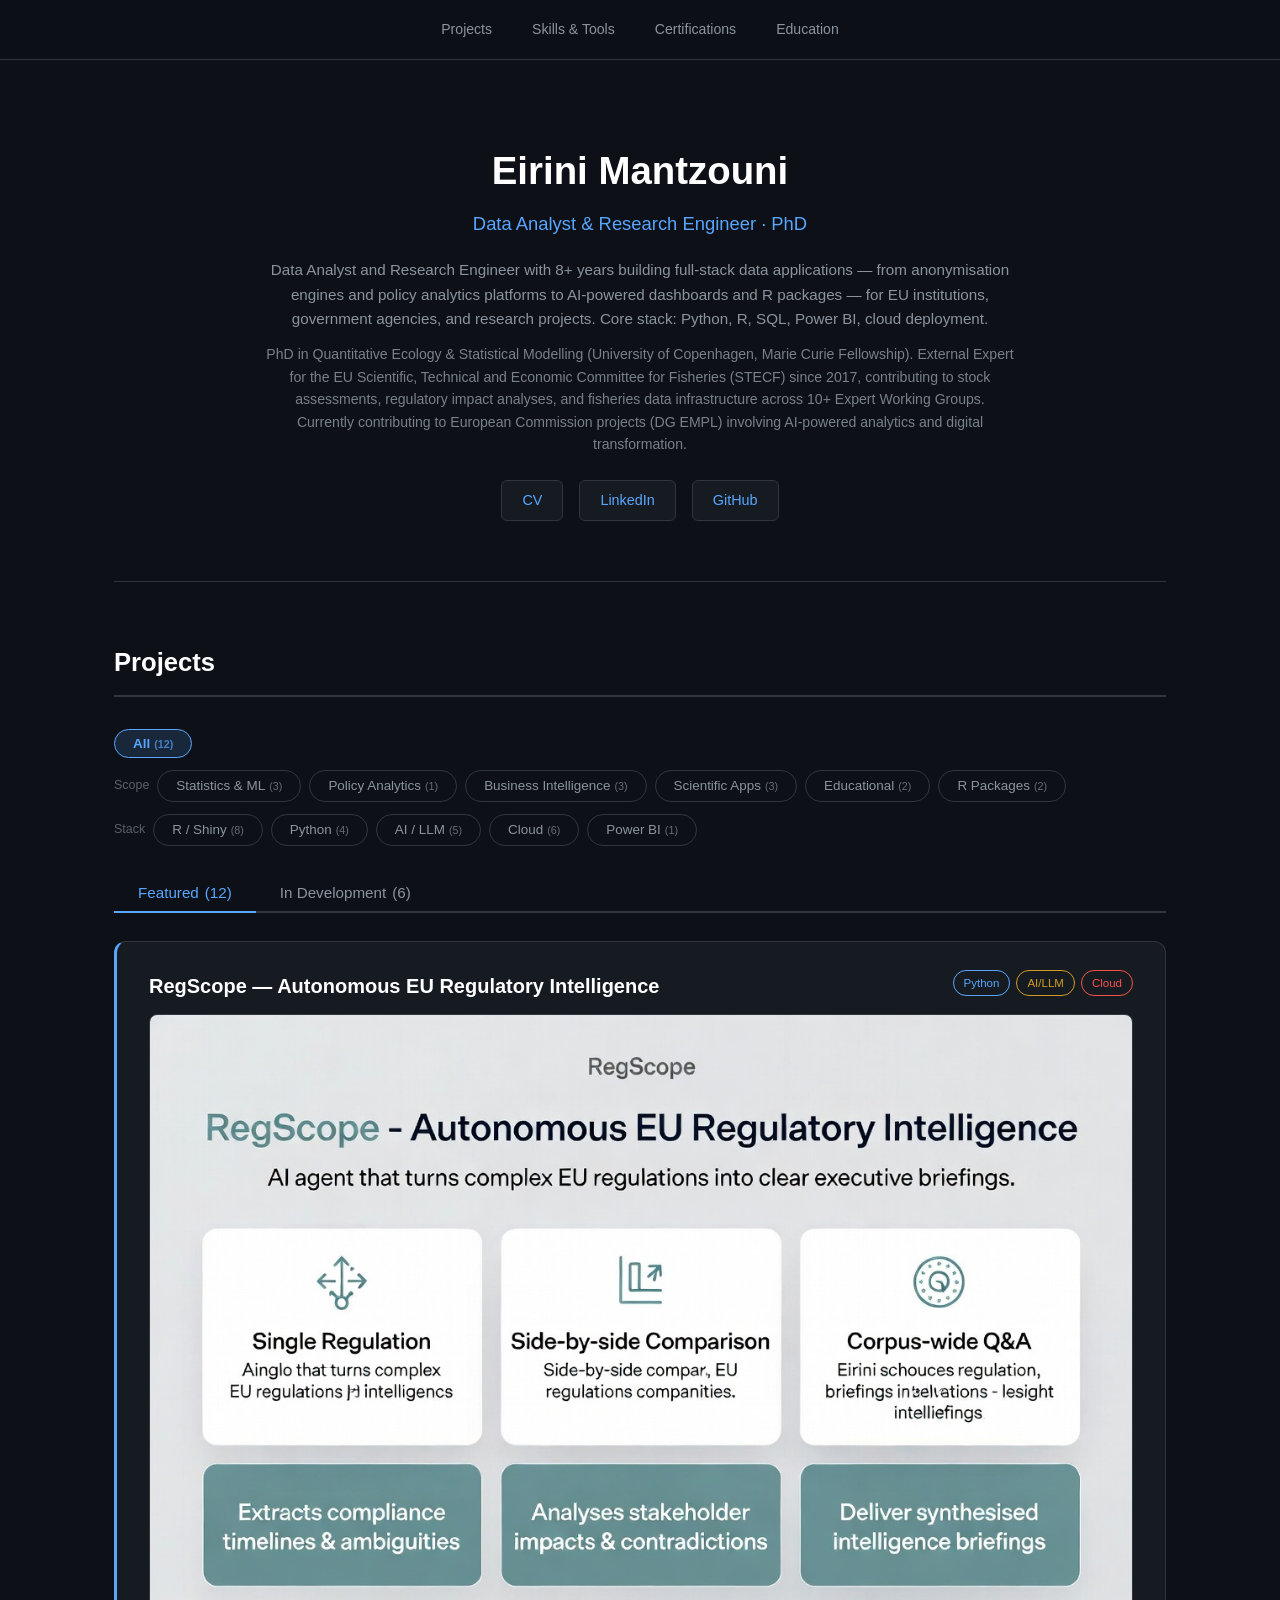
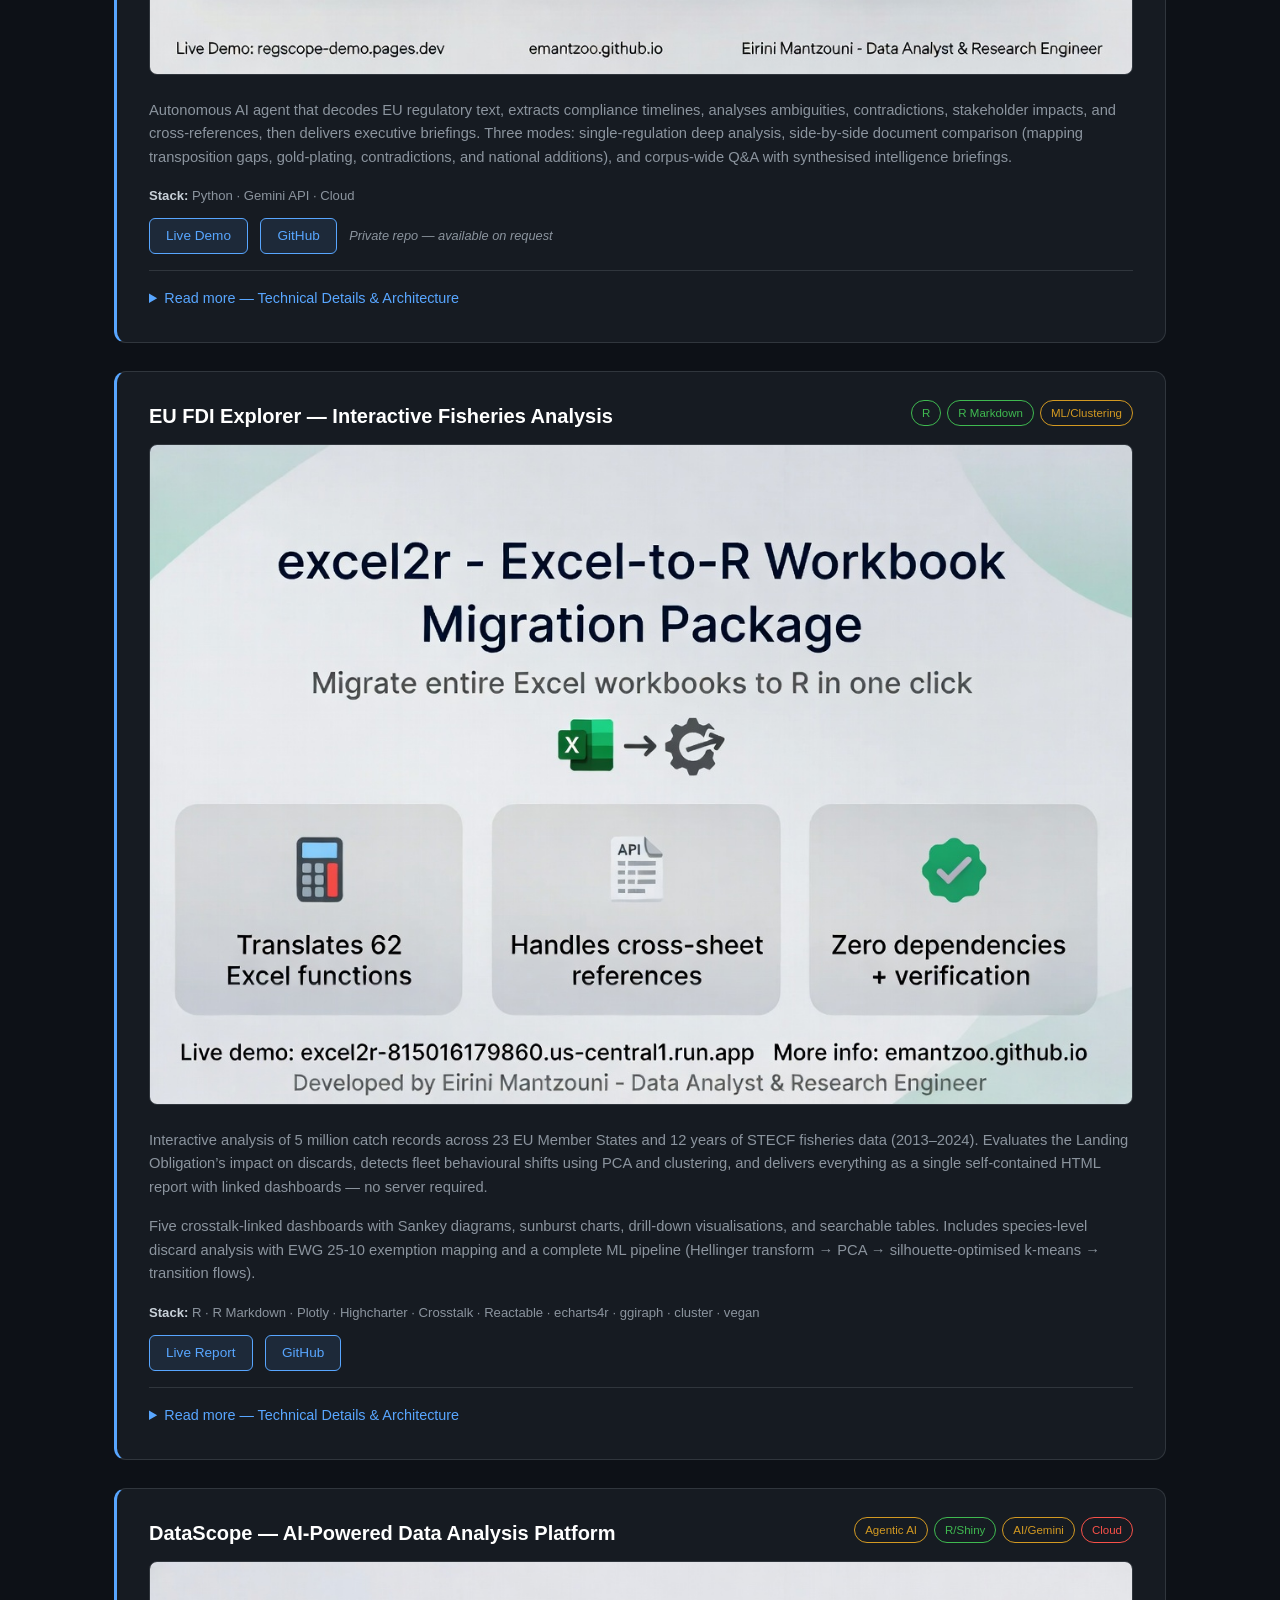
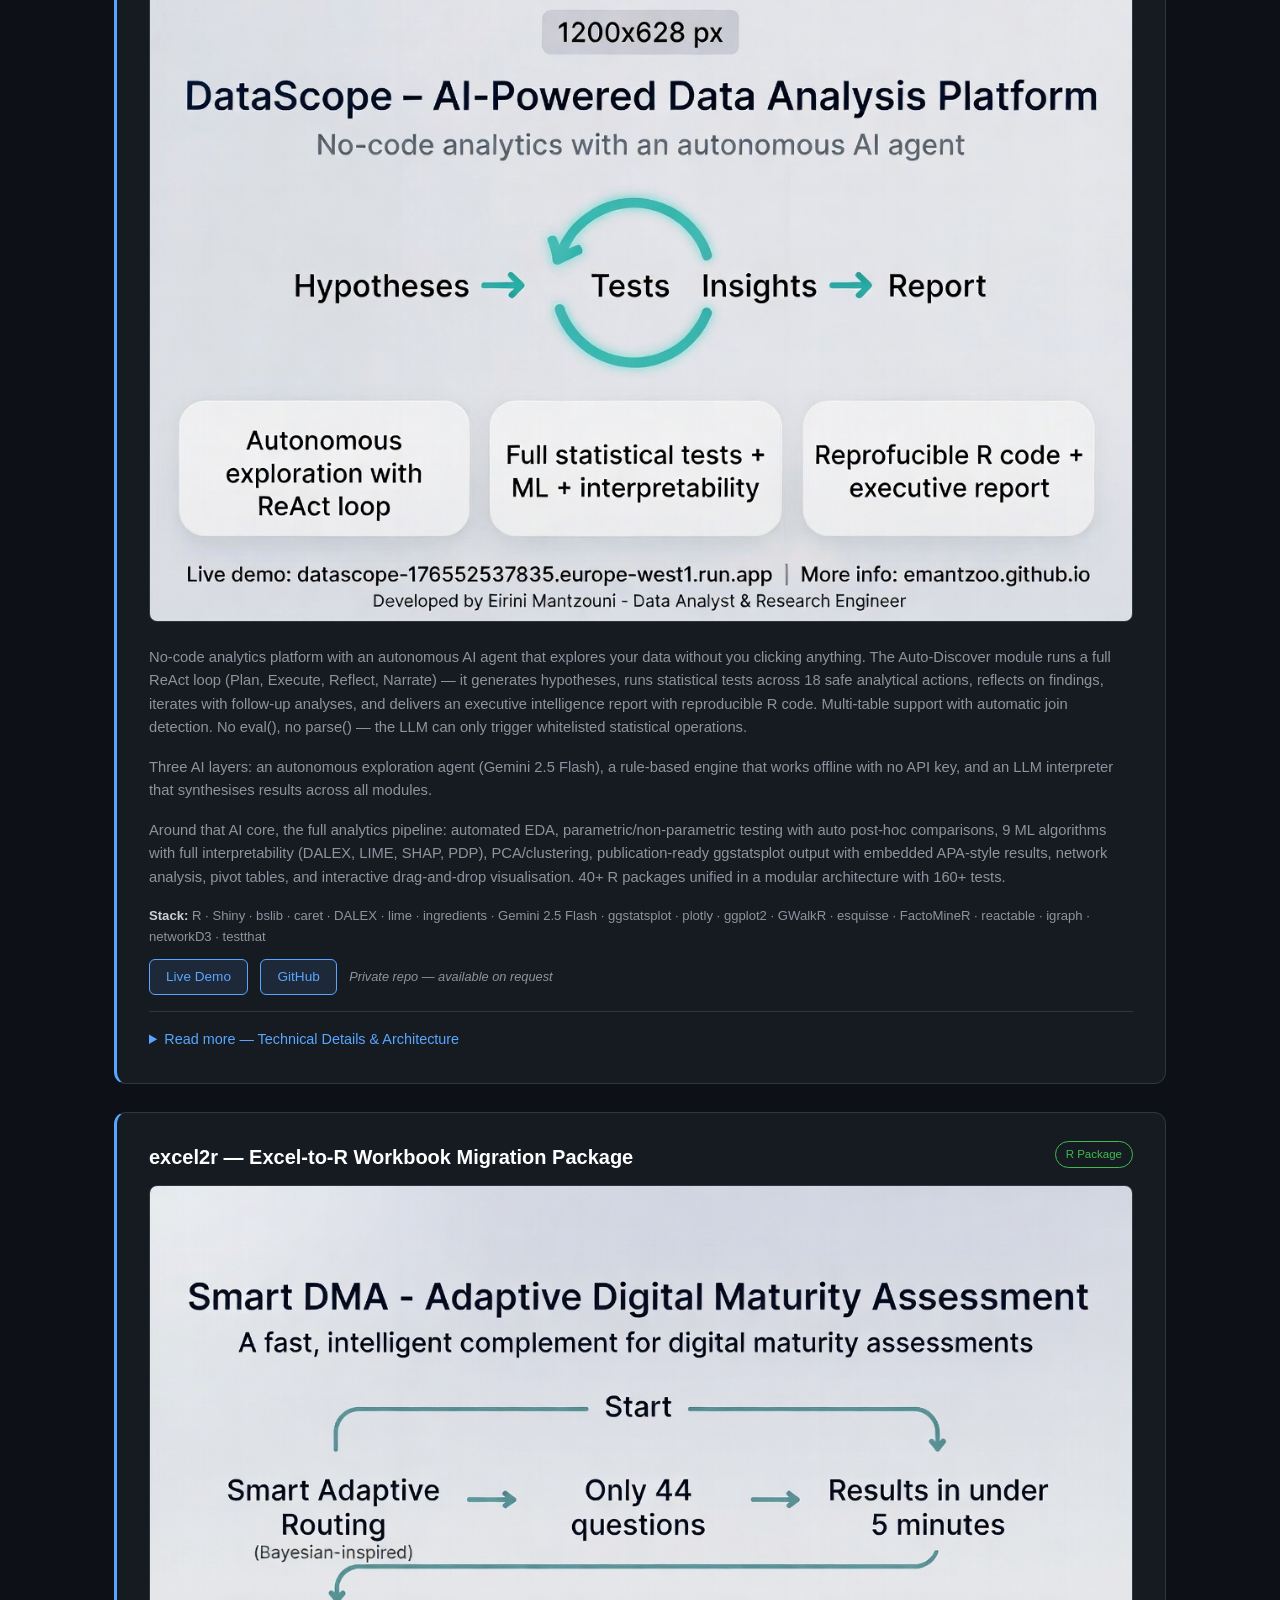
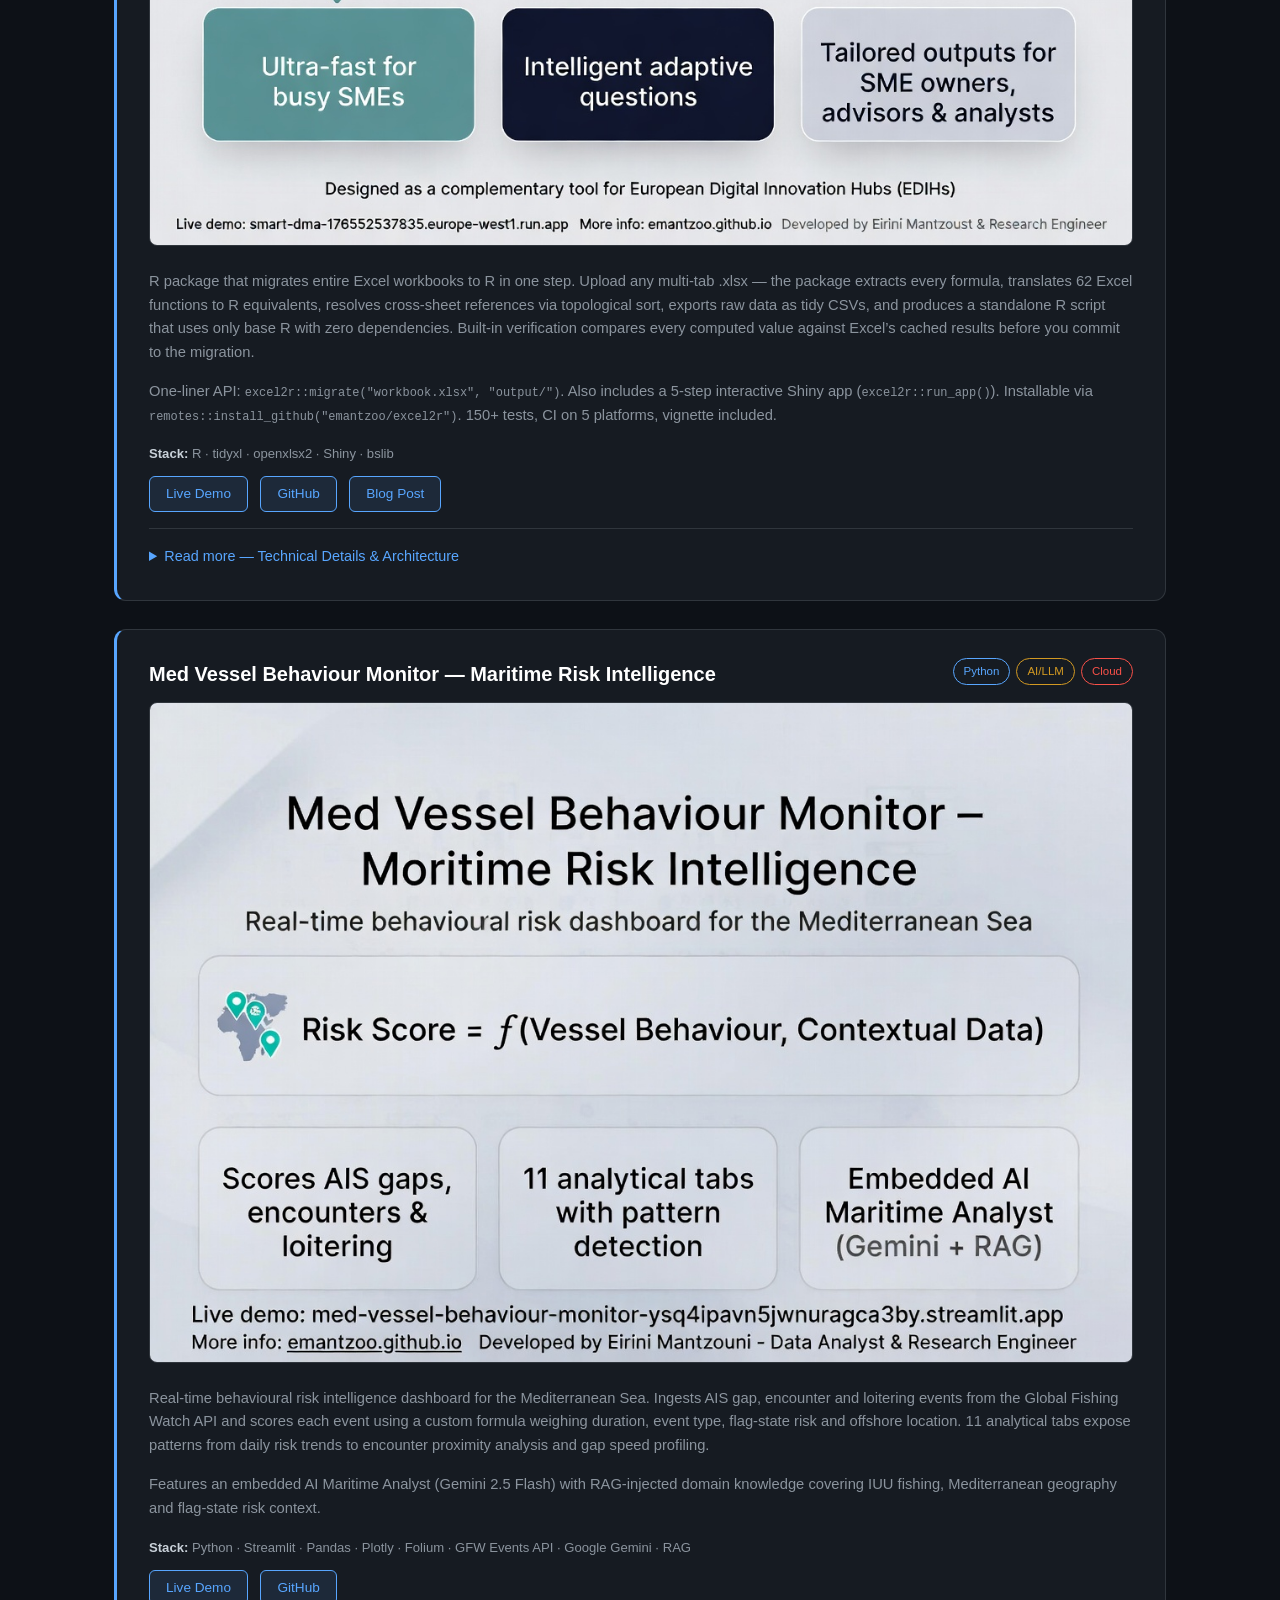
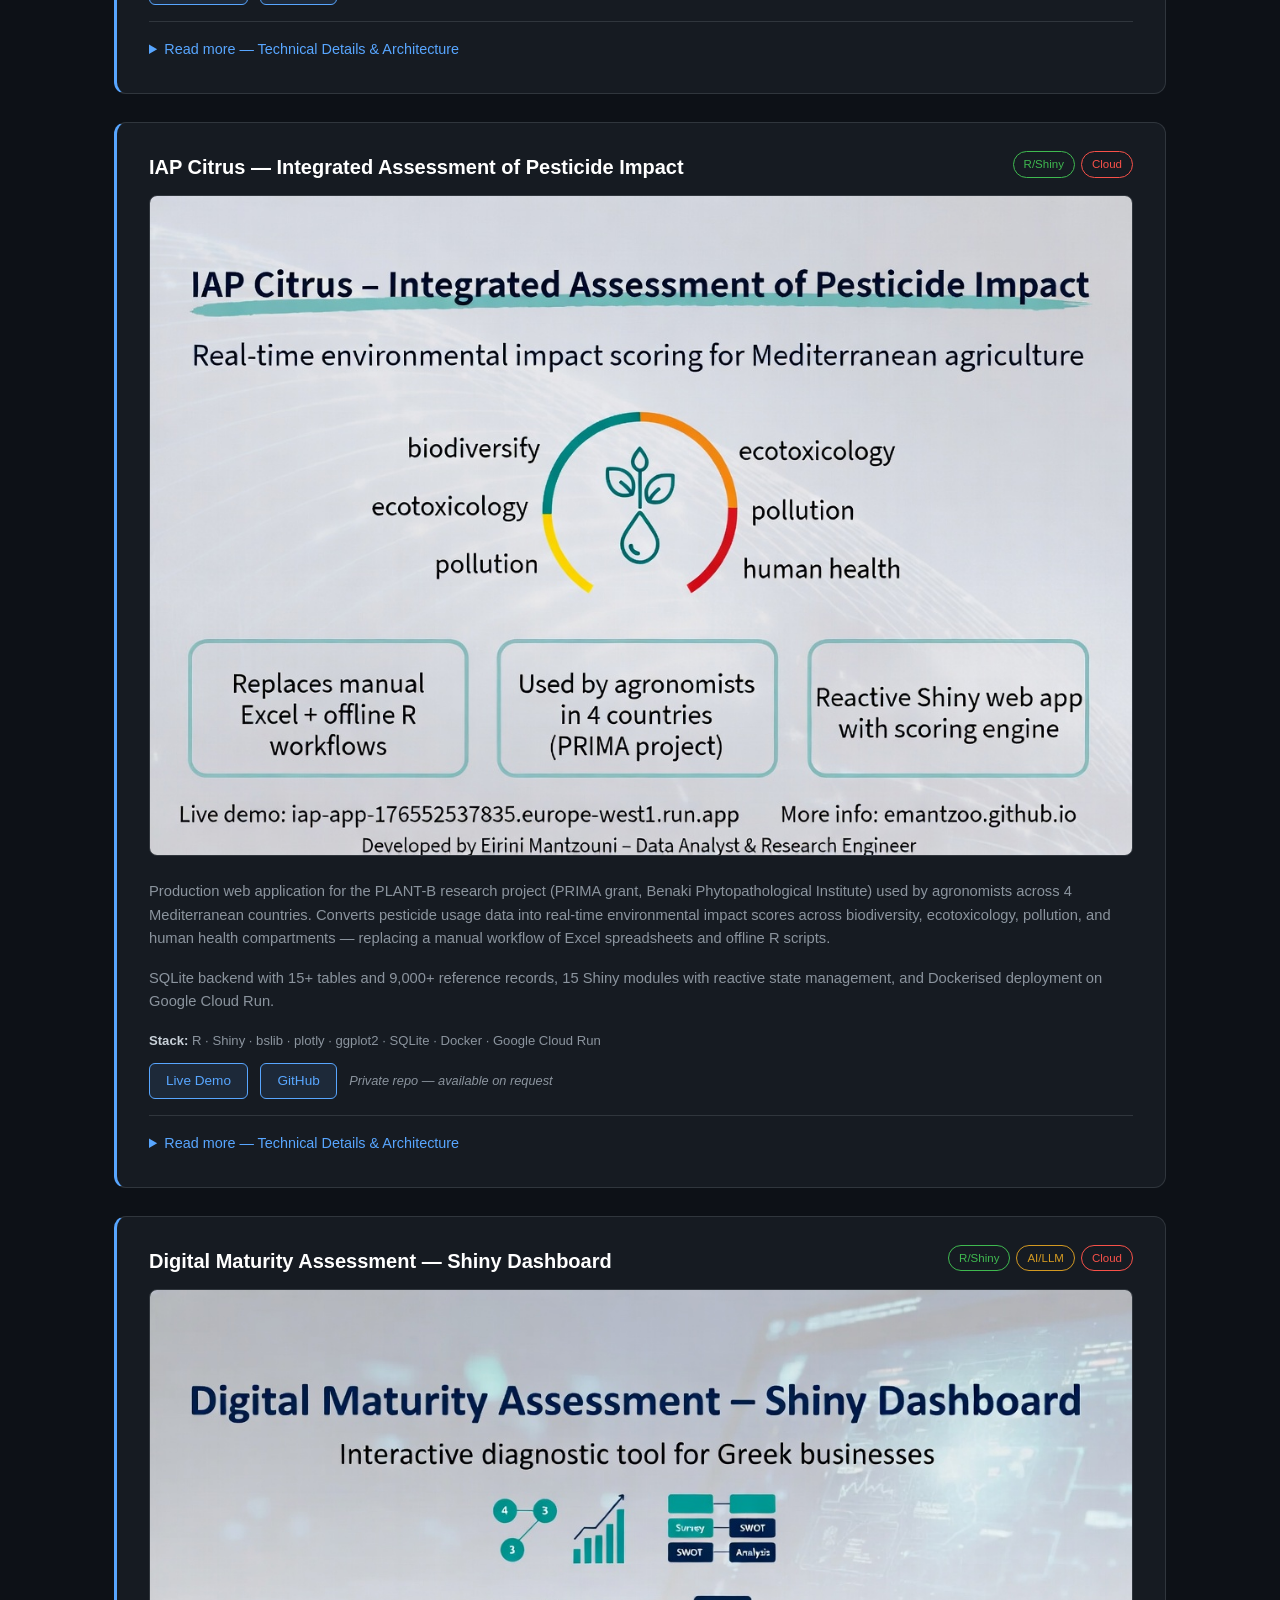
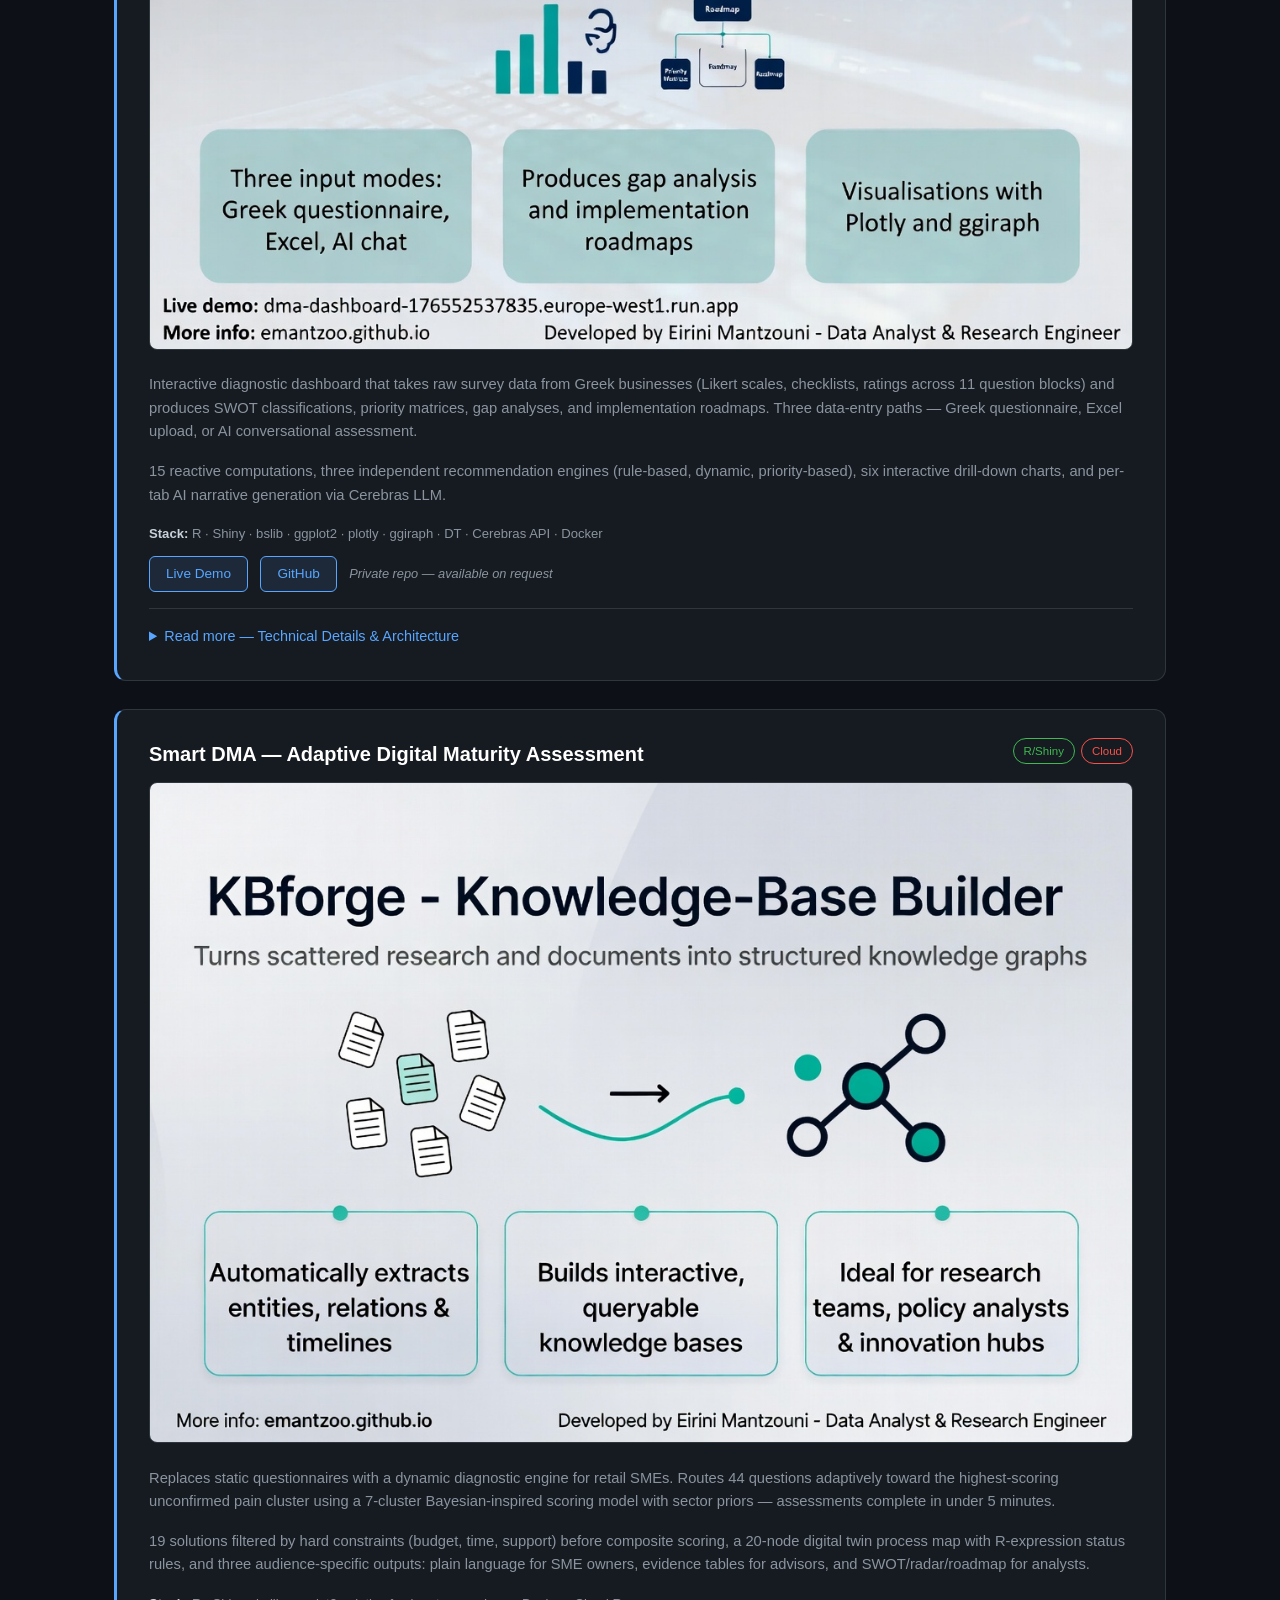
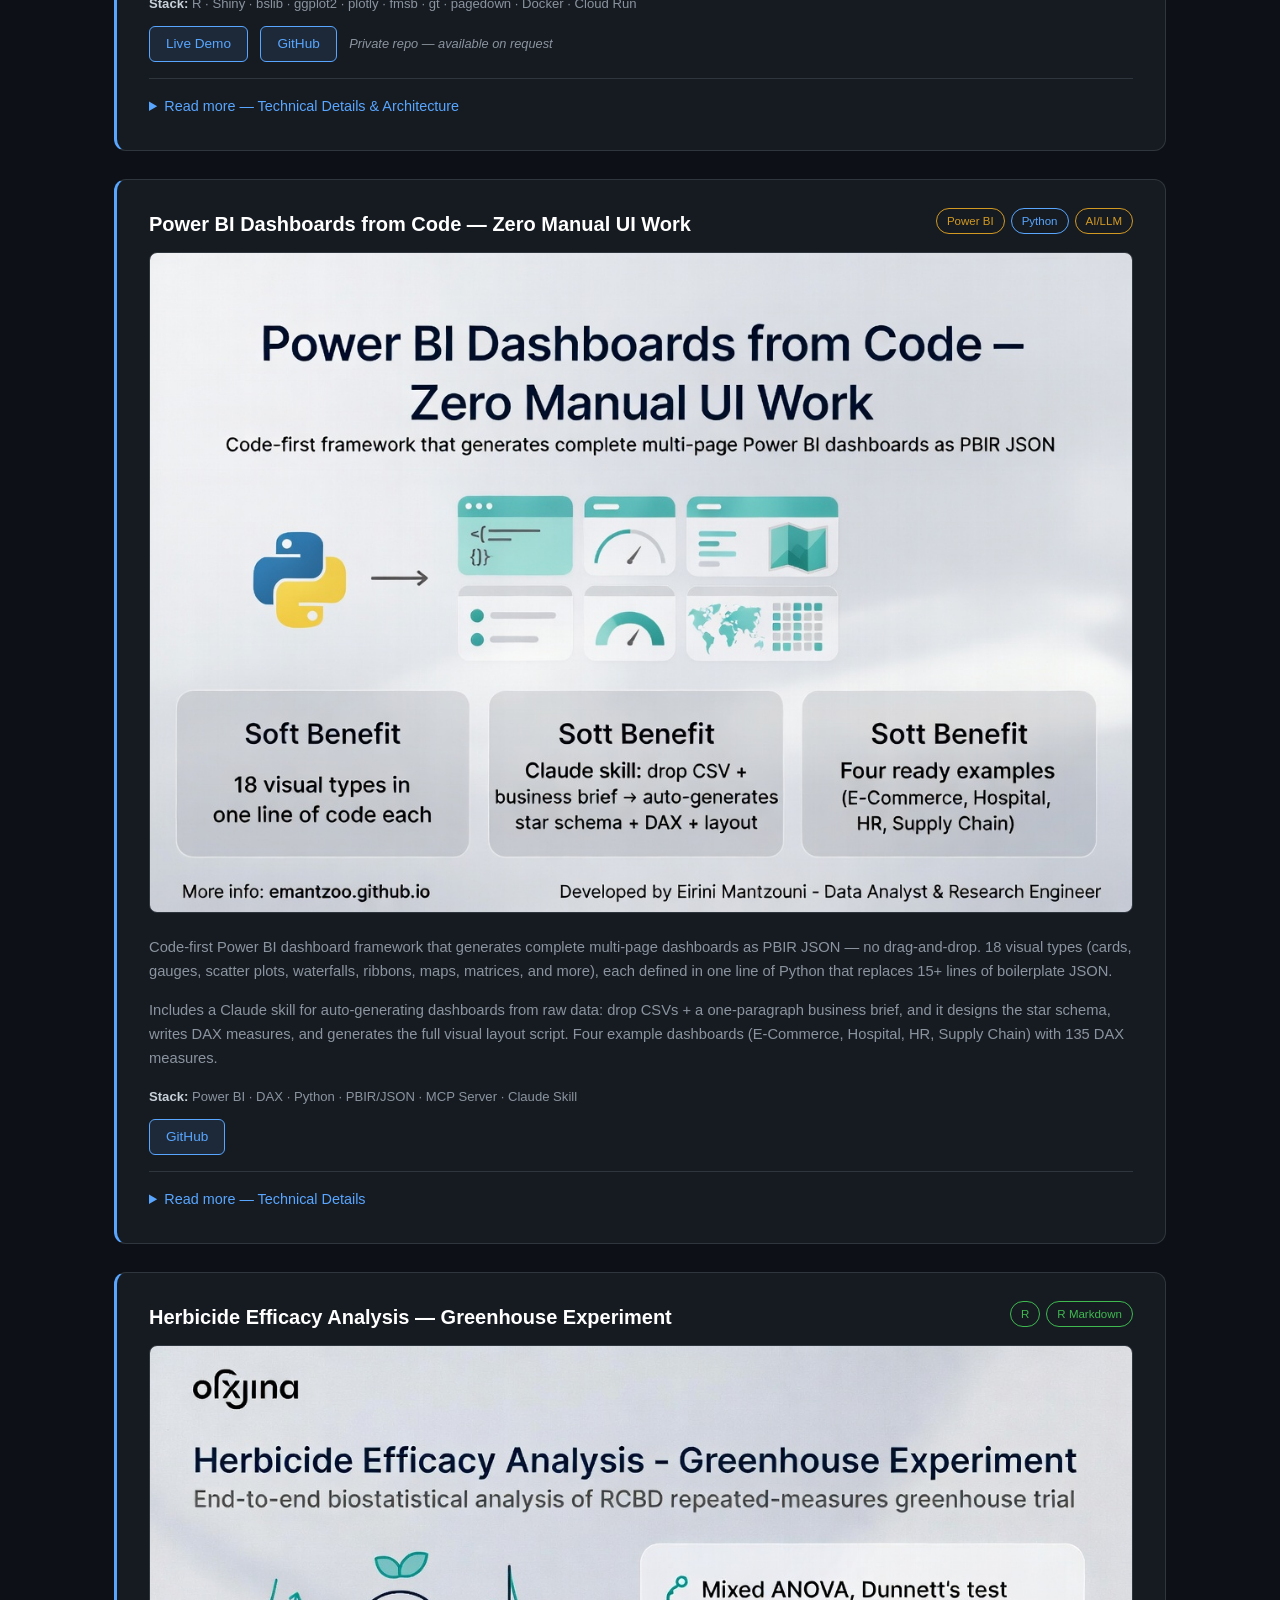
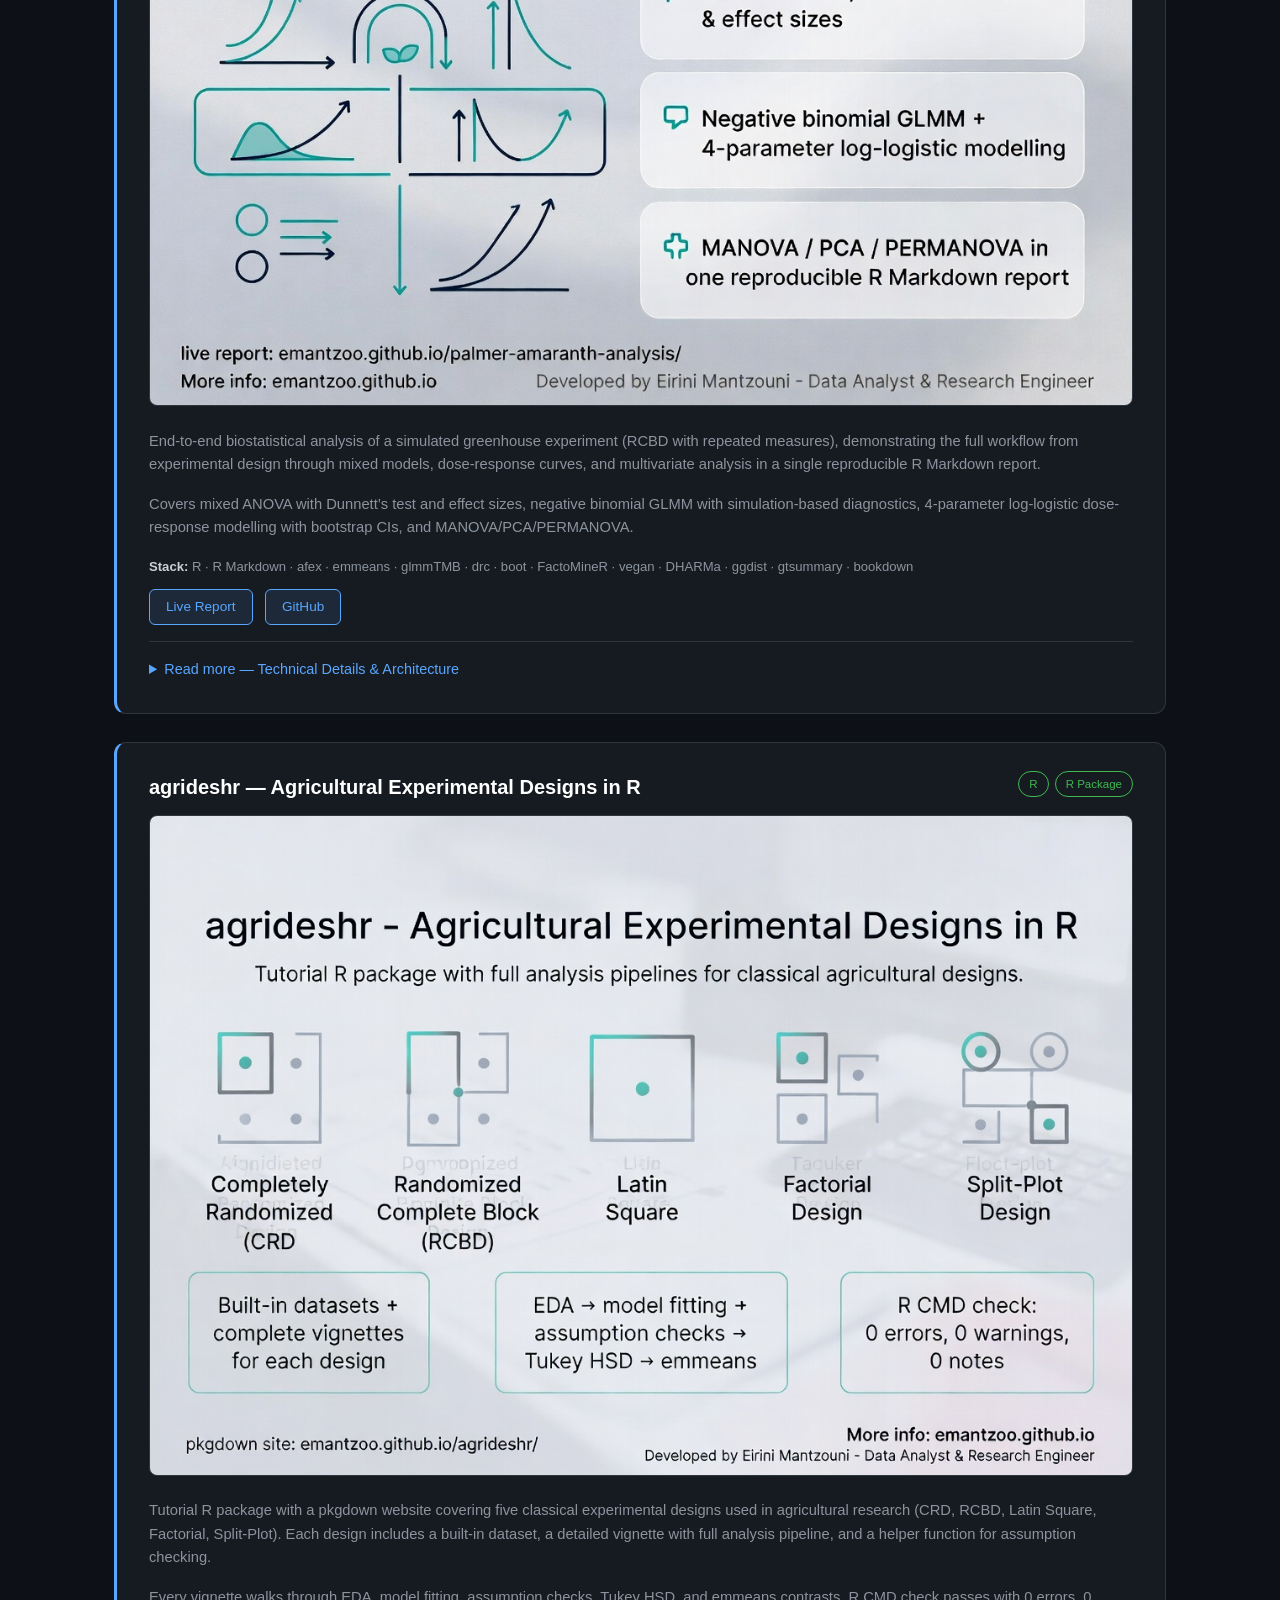
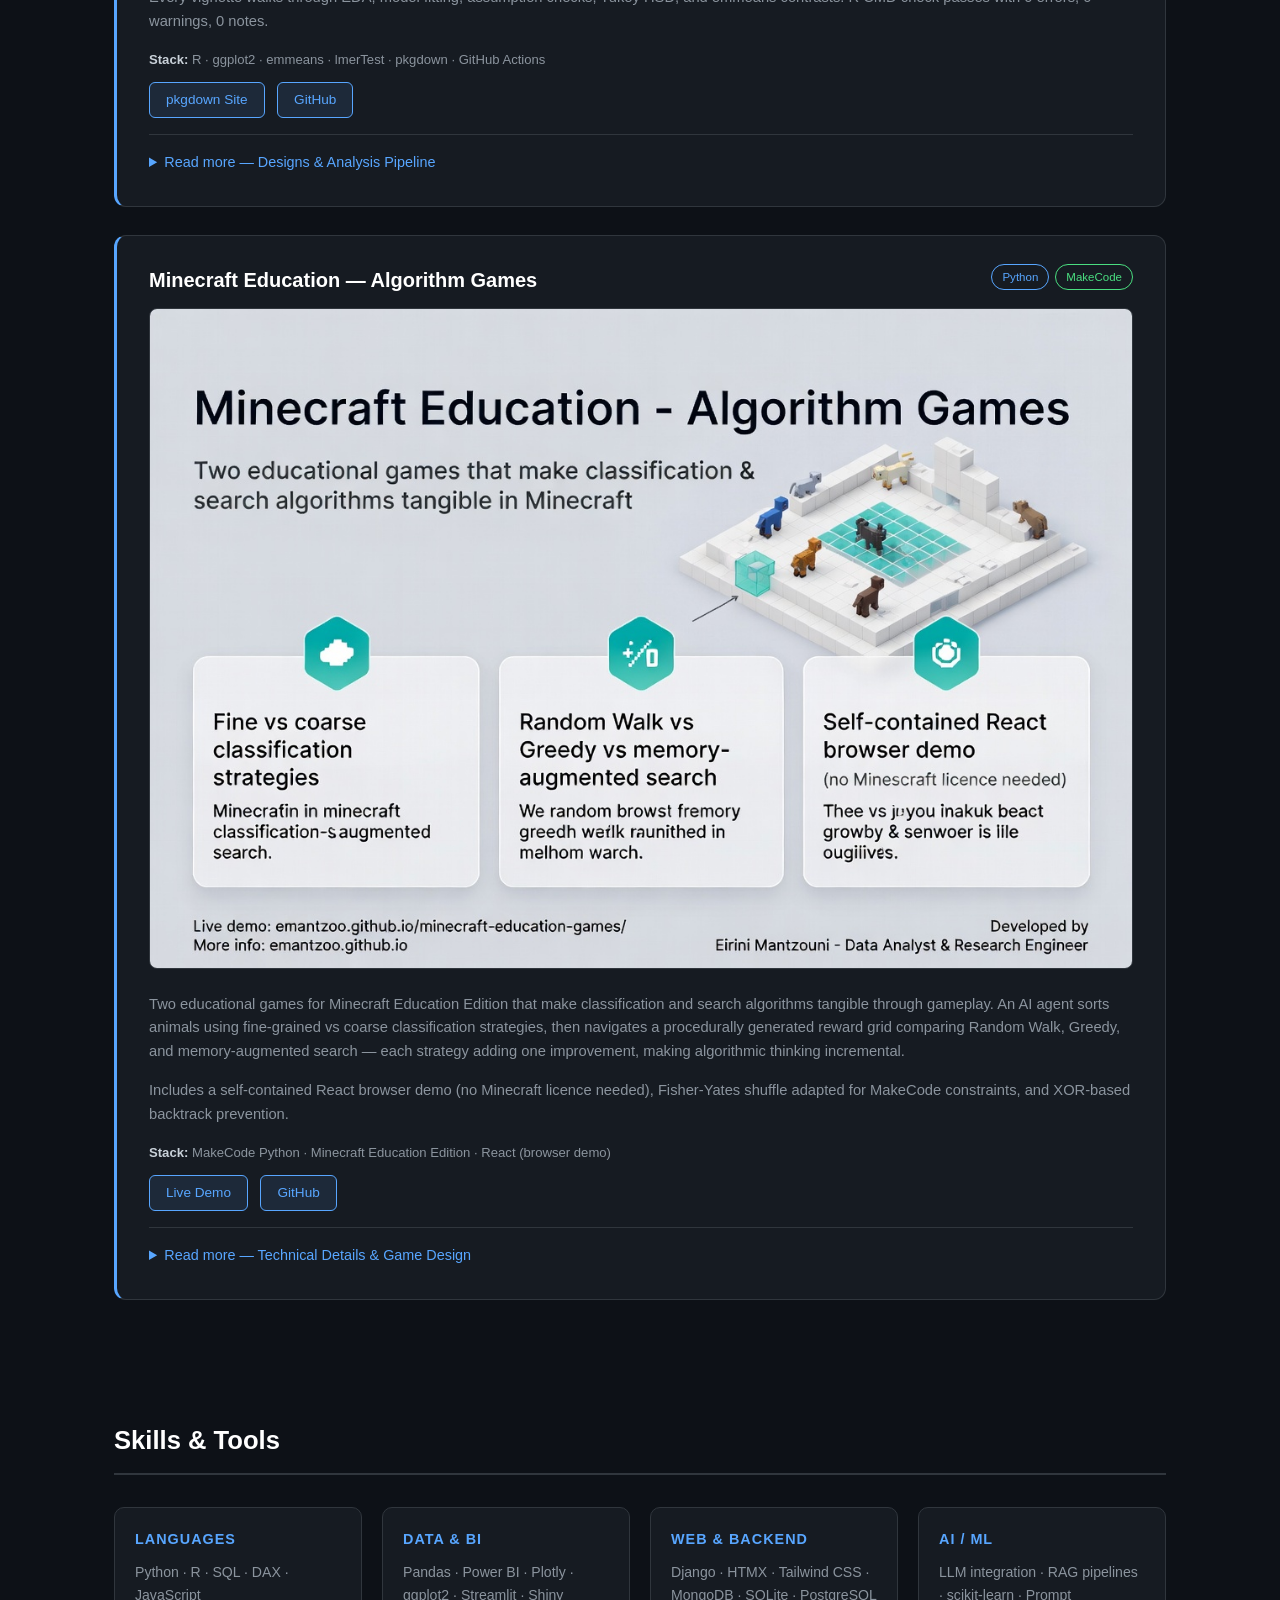
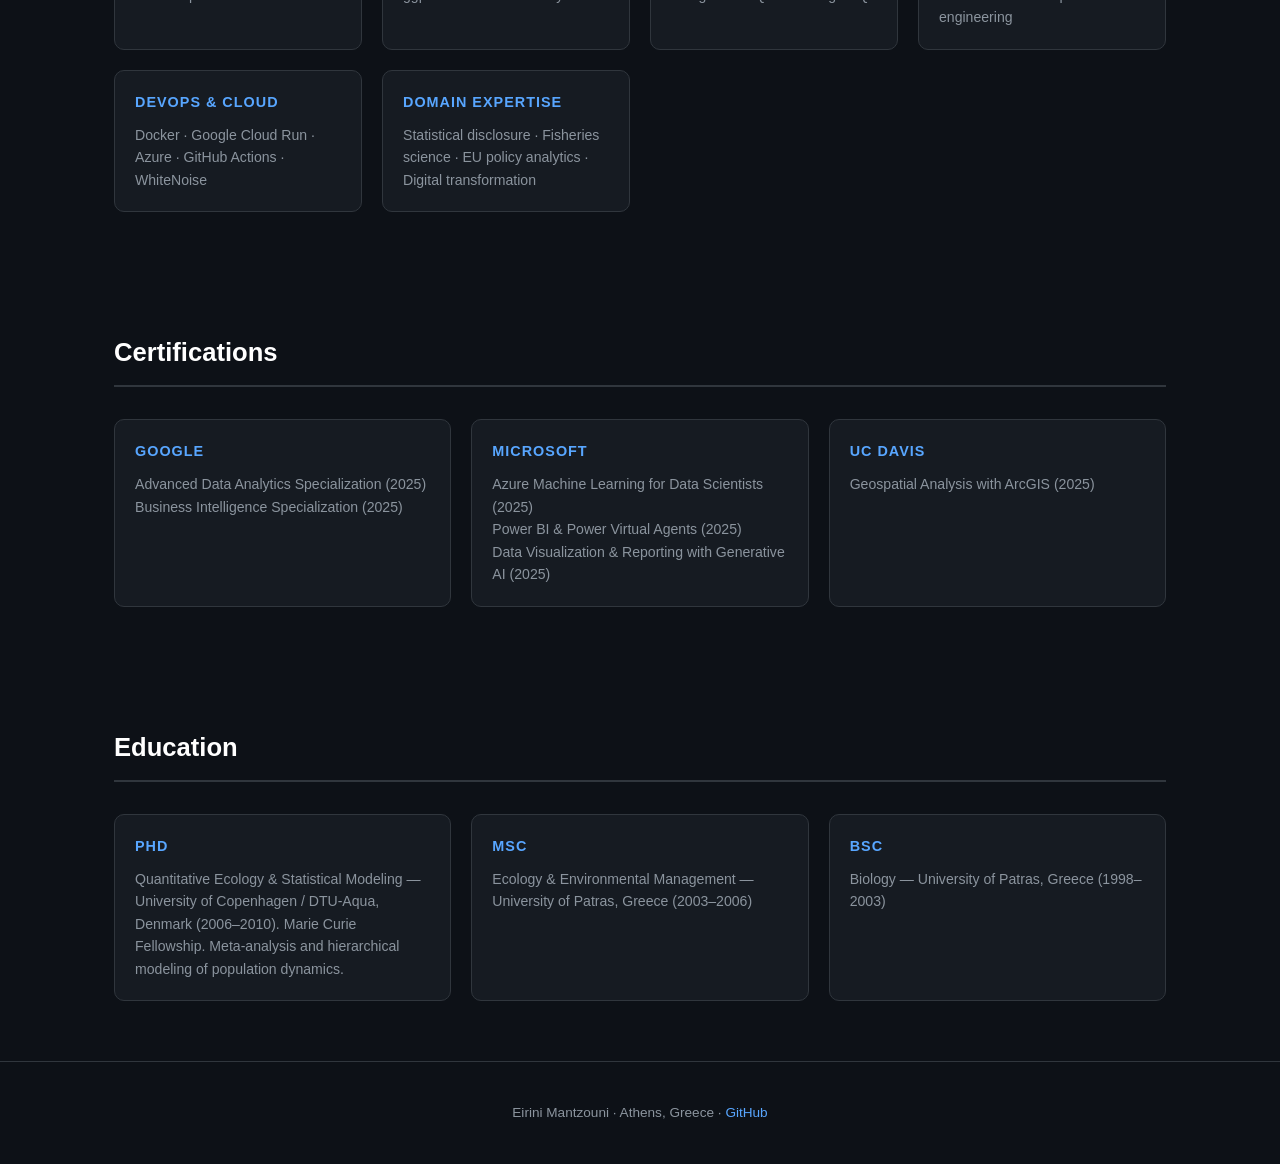
==== commit 191ec829: "Remove max-height/object-fit to show full infographic images Co-Authored-By: Claude Opus 4.6 <norepl" ====
--- a/index.html
+++ b/index.html
@@ -120,8 +120,6 @@
         /* Project Thumbnails */
         .project-thumbnail {
             width: 100%;
-            max-height: 200px;
-            object-fit: cover;
             border-radius: 8px;
             border: 1px solid var(--border);
             margin-bottom: 16px;
@@ -162,7 +160,6 @@
             .project details td:first-child { white-space: normal; }
             .filter-pills { gap: 6px; }
             .filter-pill { padding: 5px 12px; font-size: 0.78em; }
-            .project-thumbnail { max-height: 150px; }
         }
     </style>
 </head>
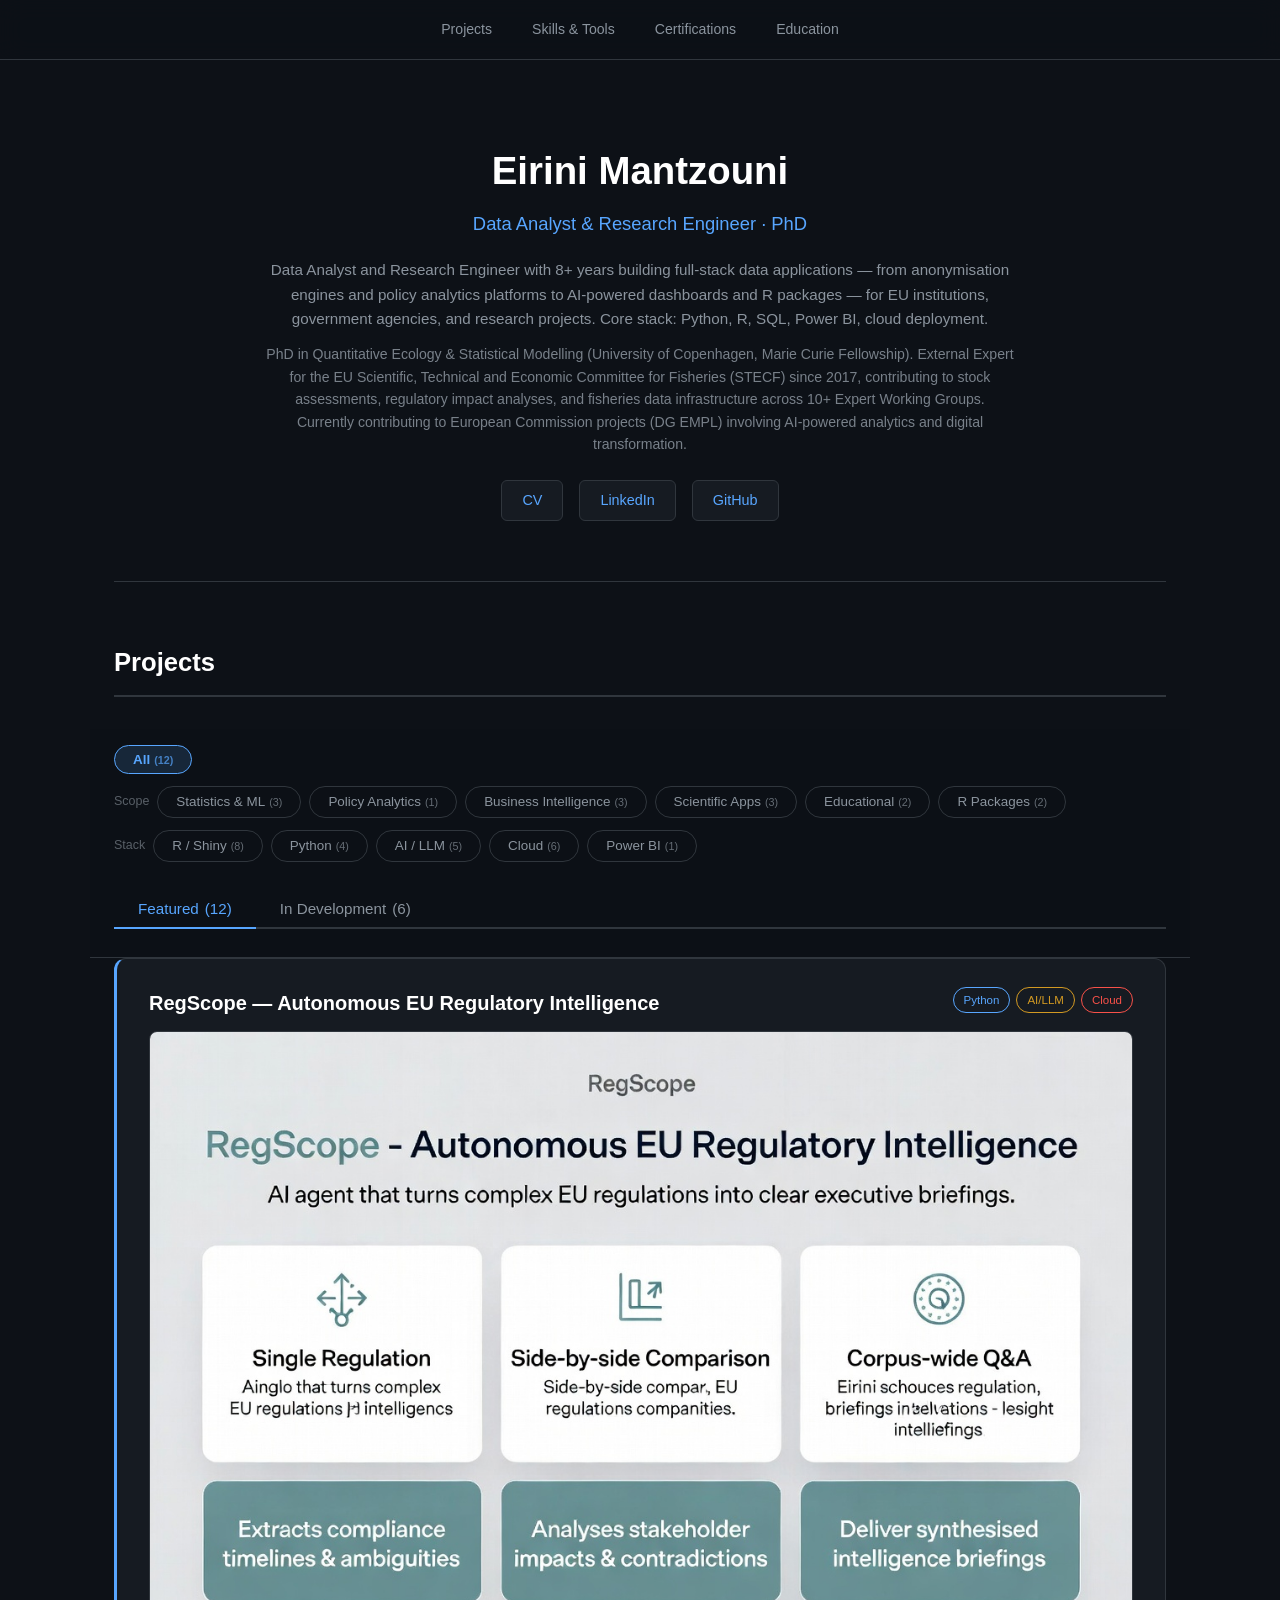
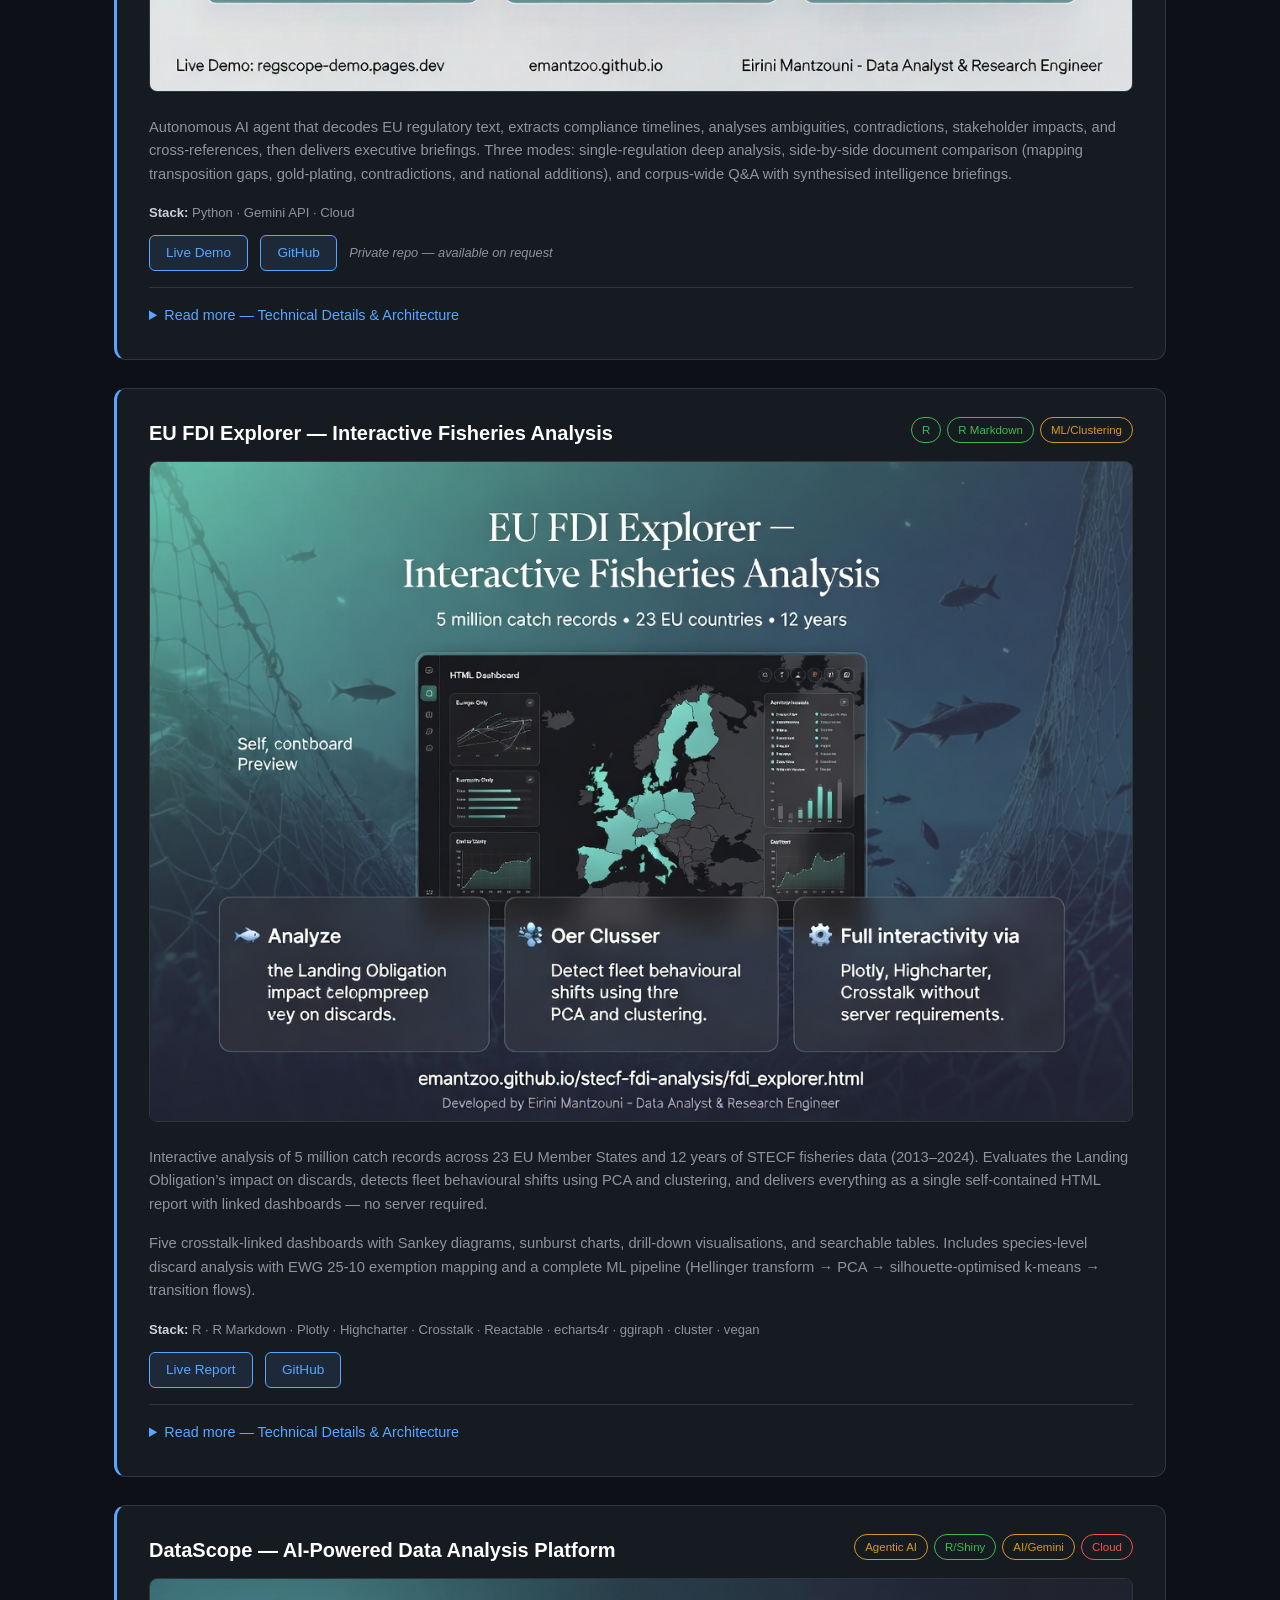
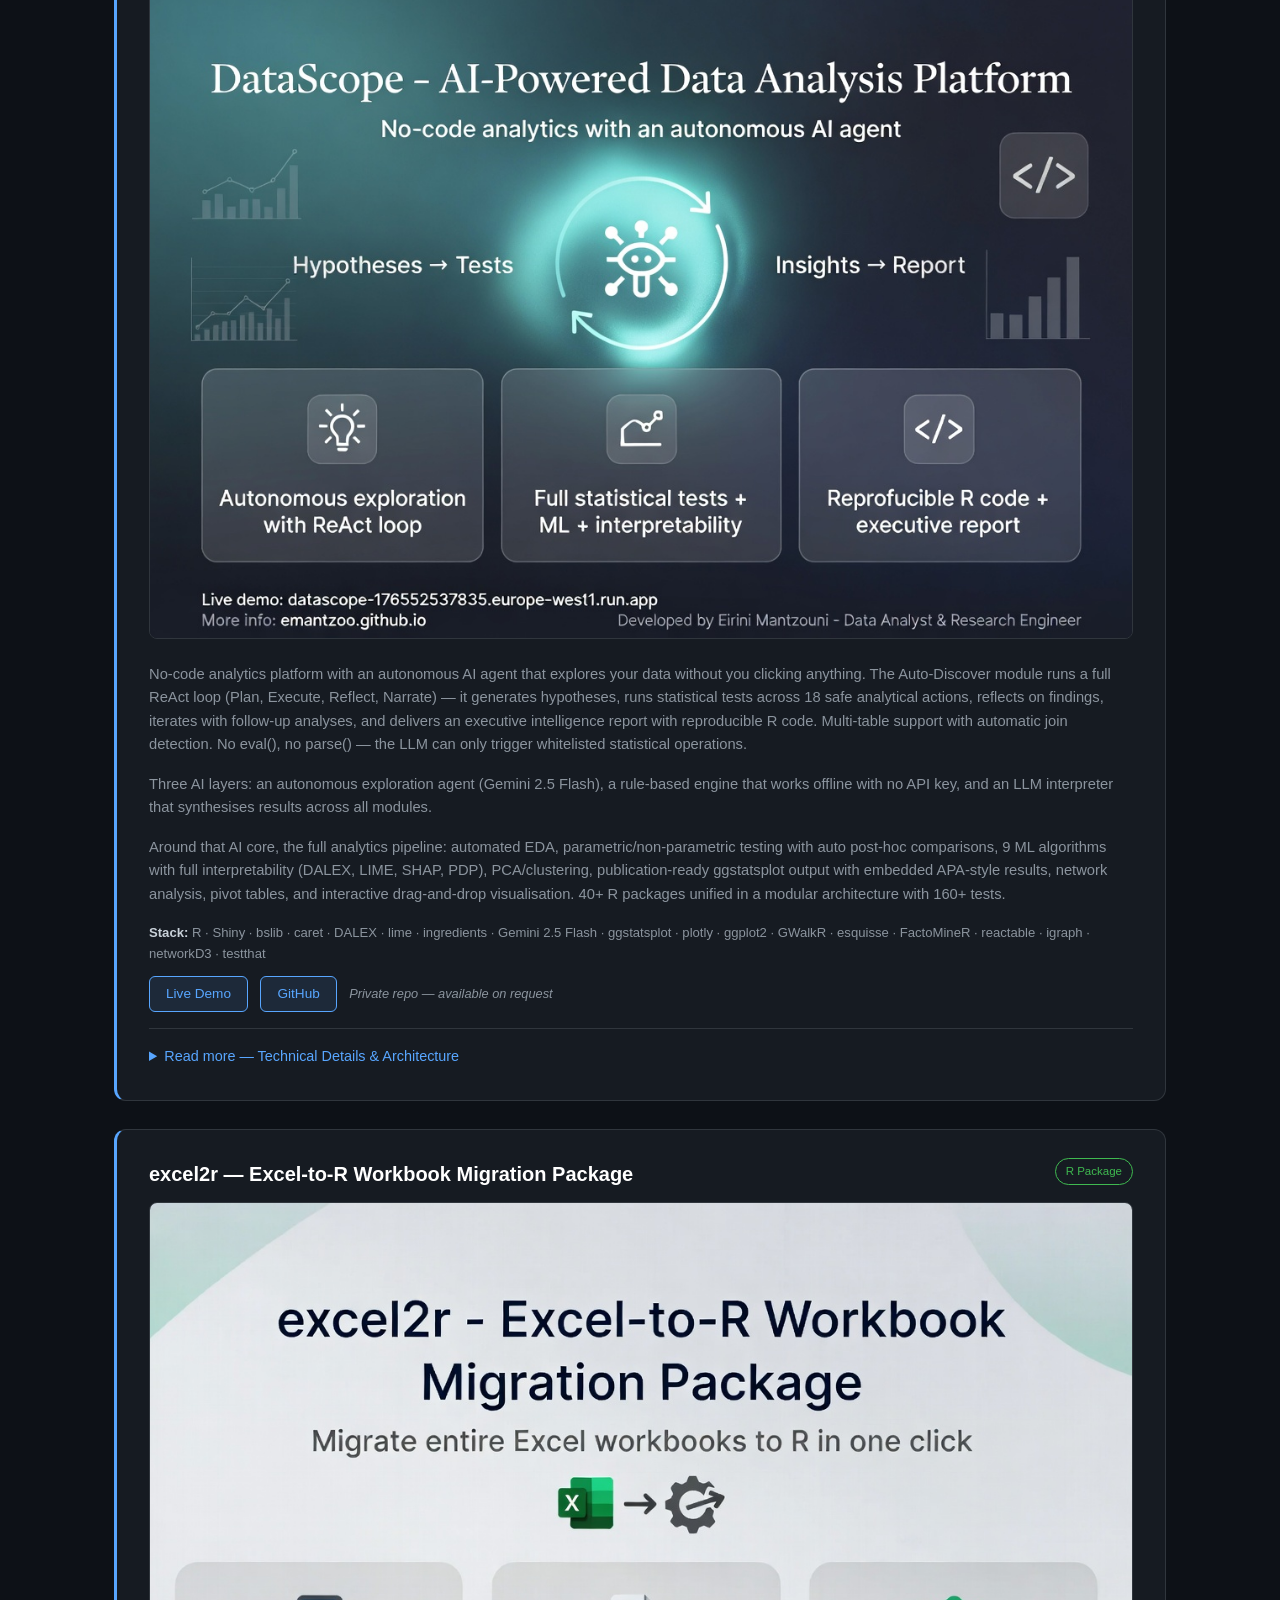
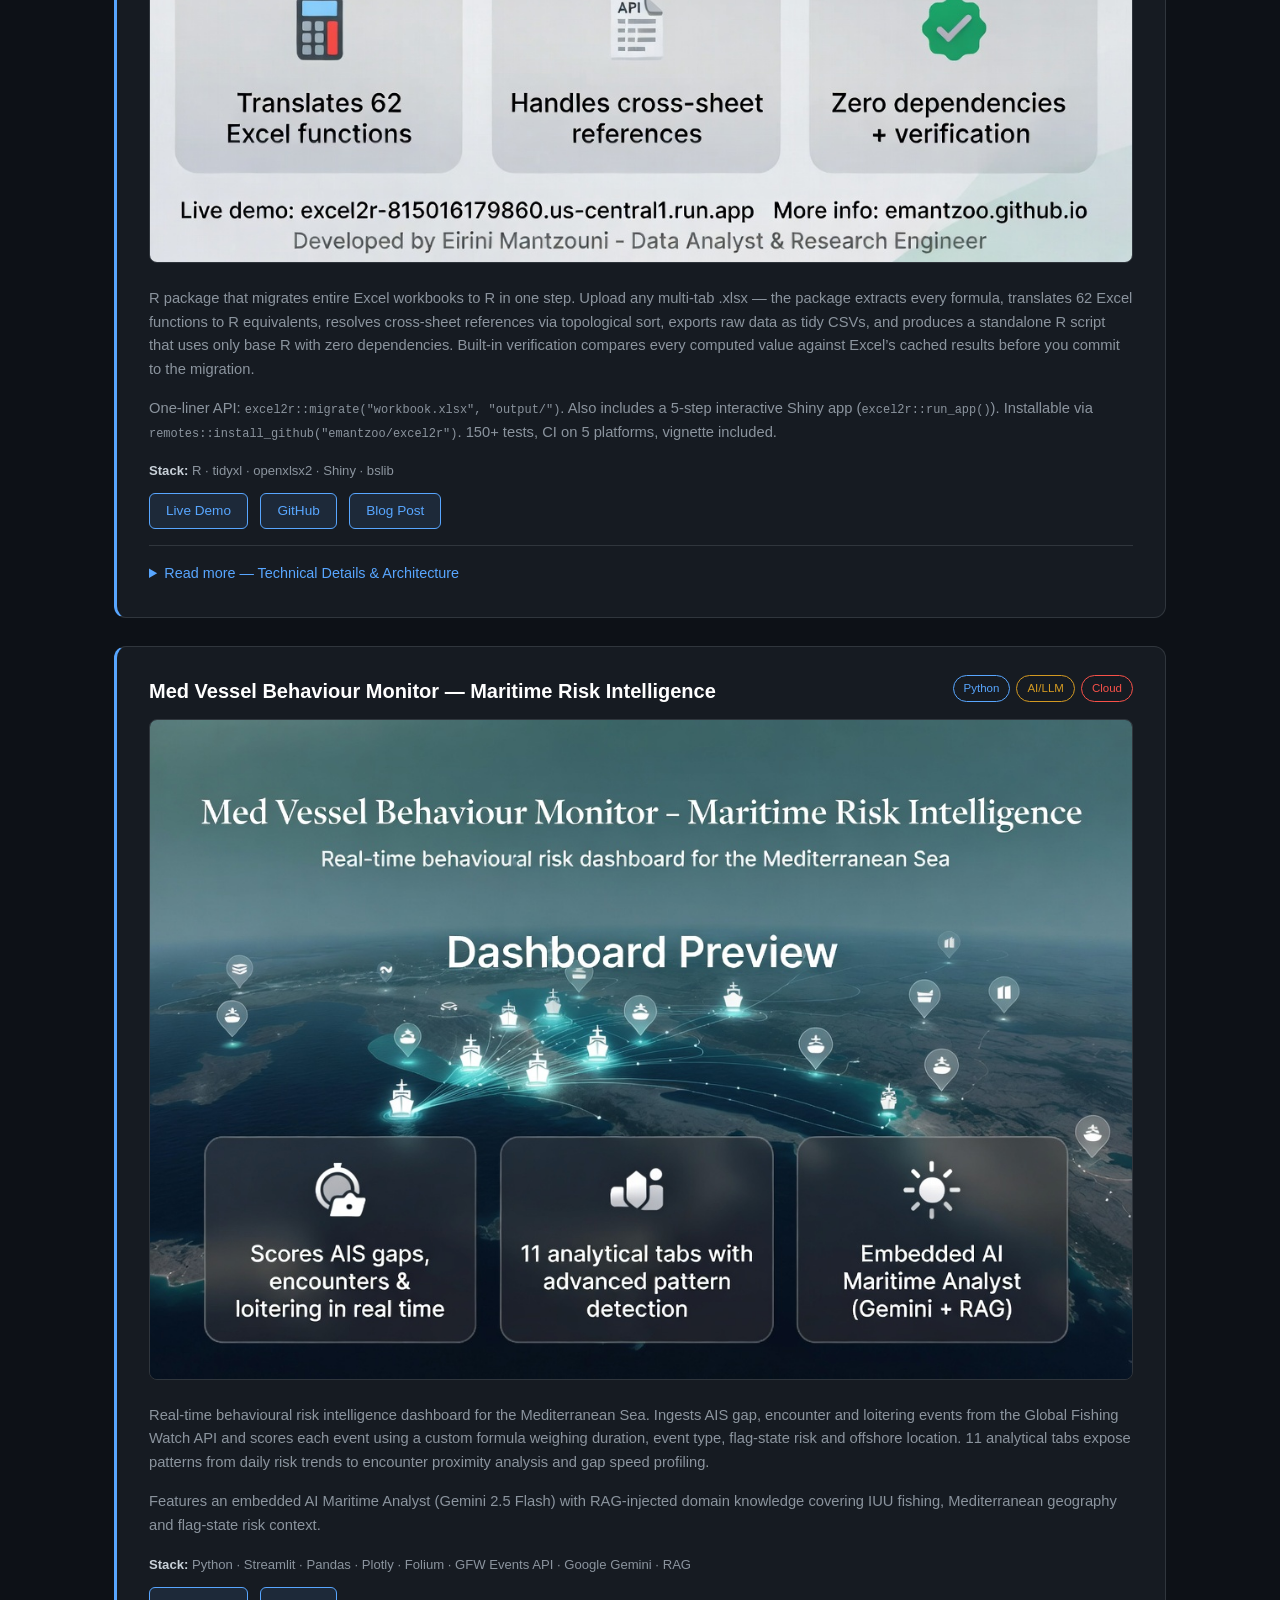
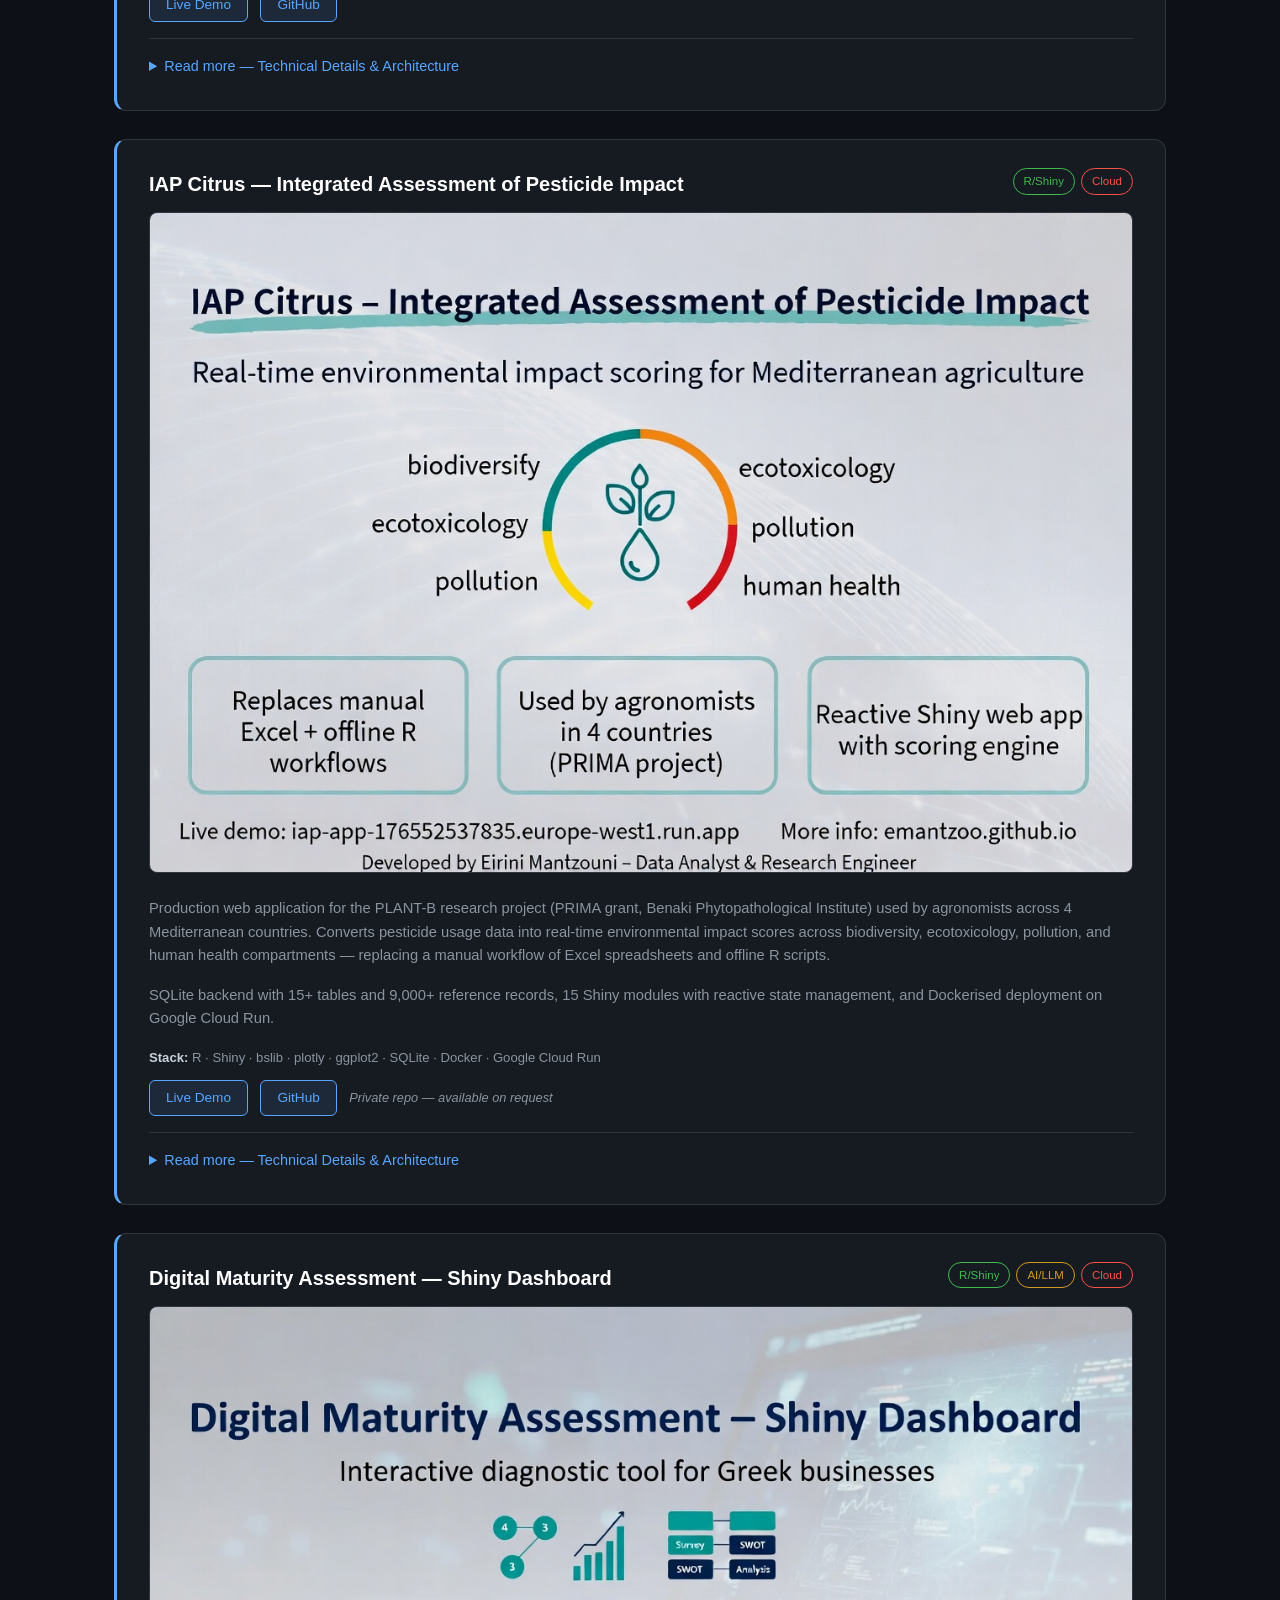
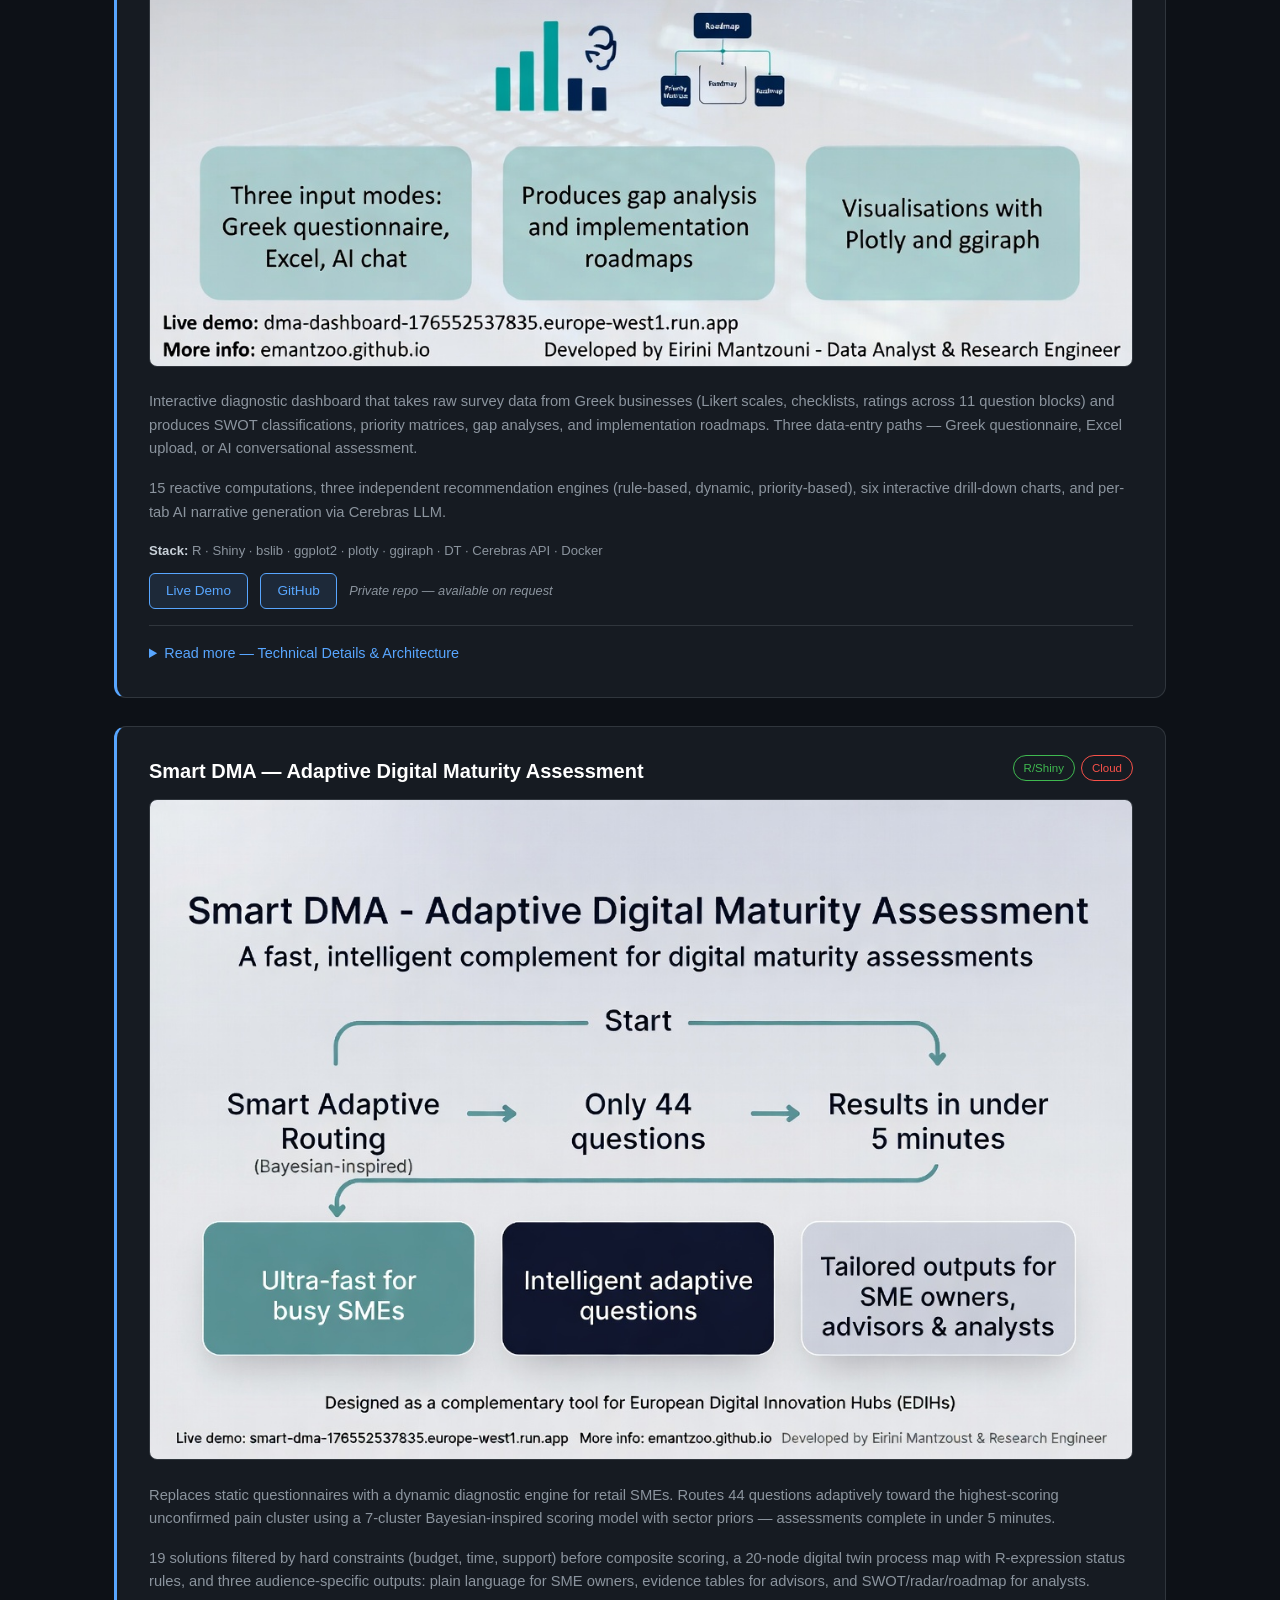
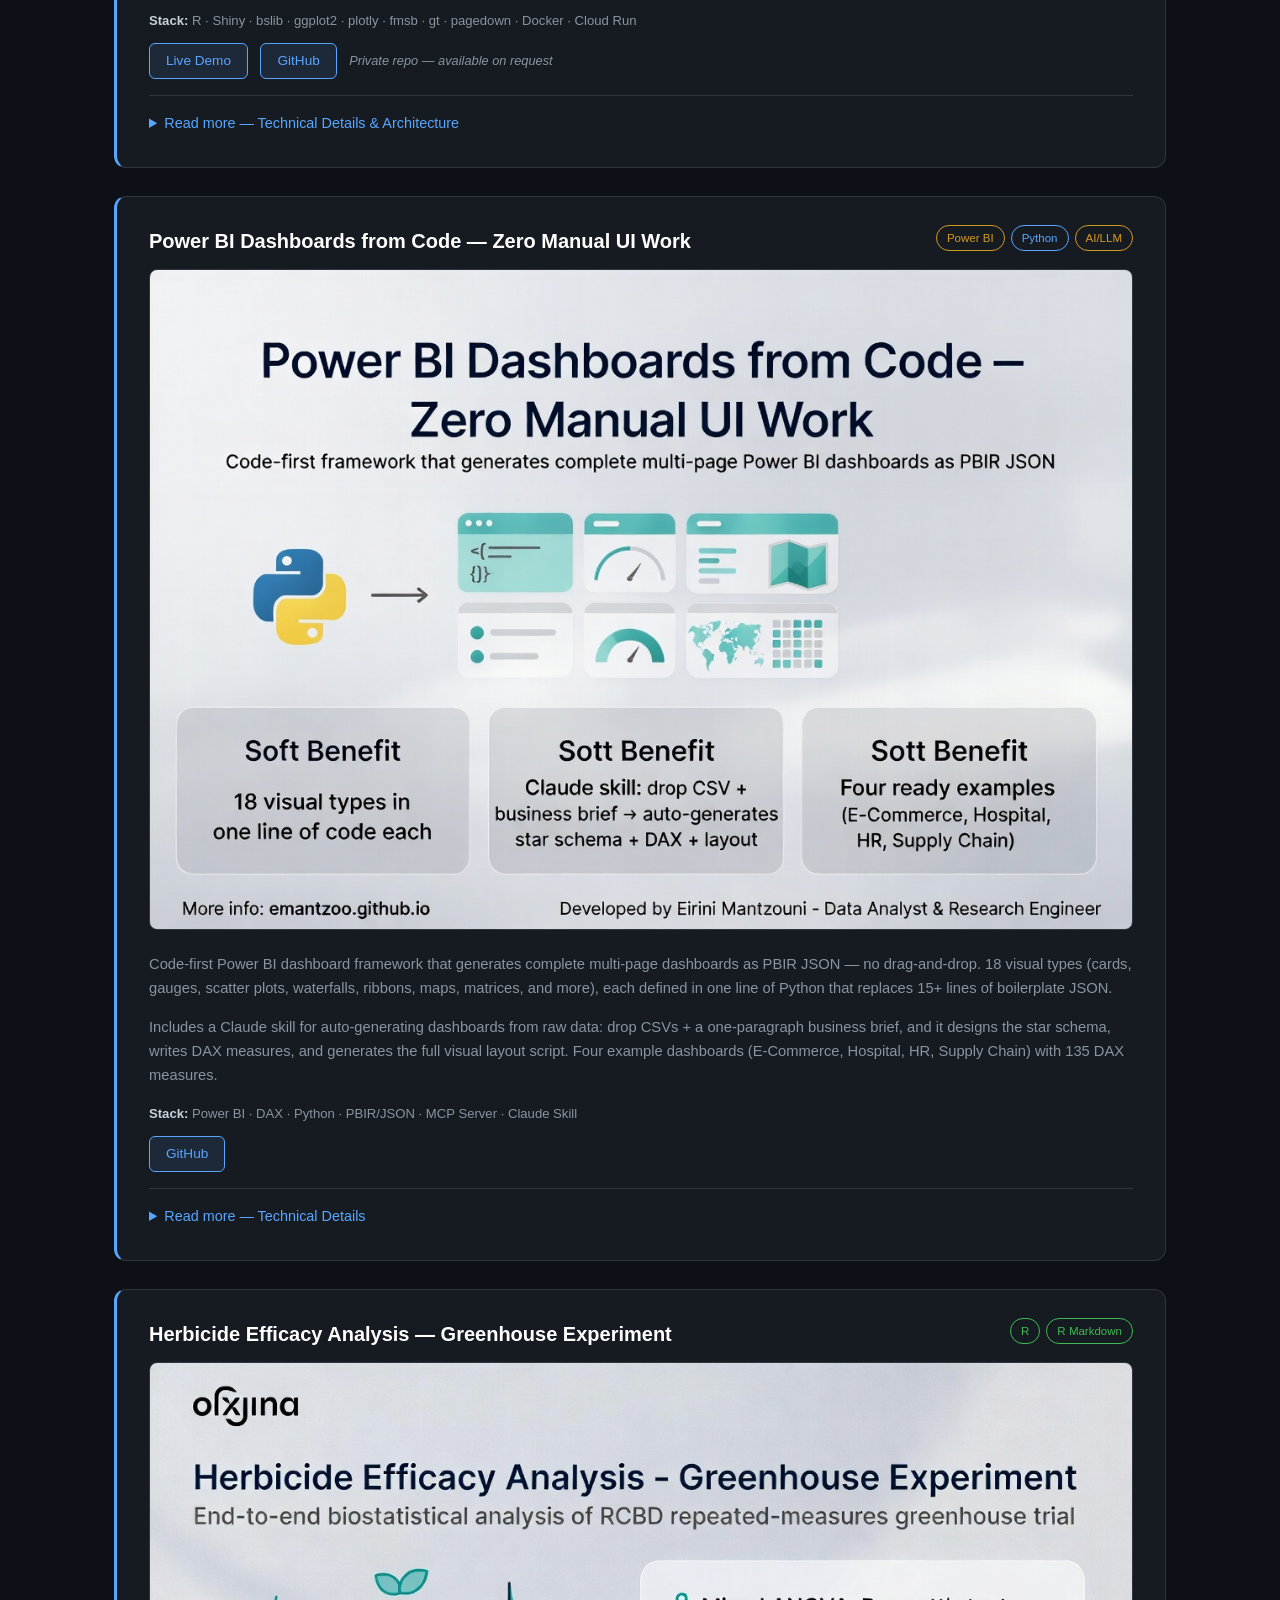
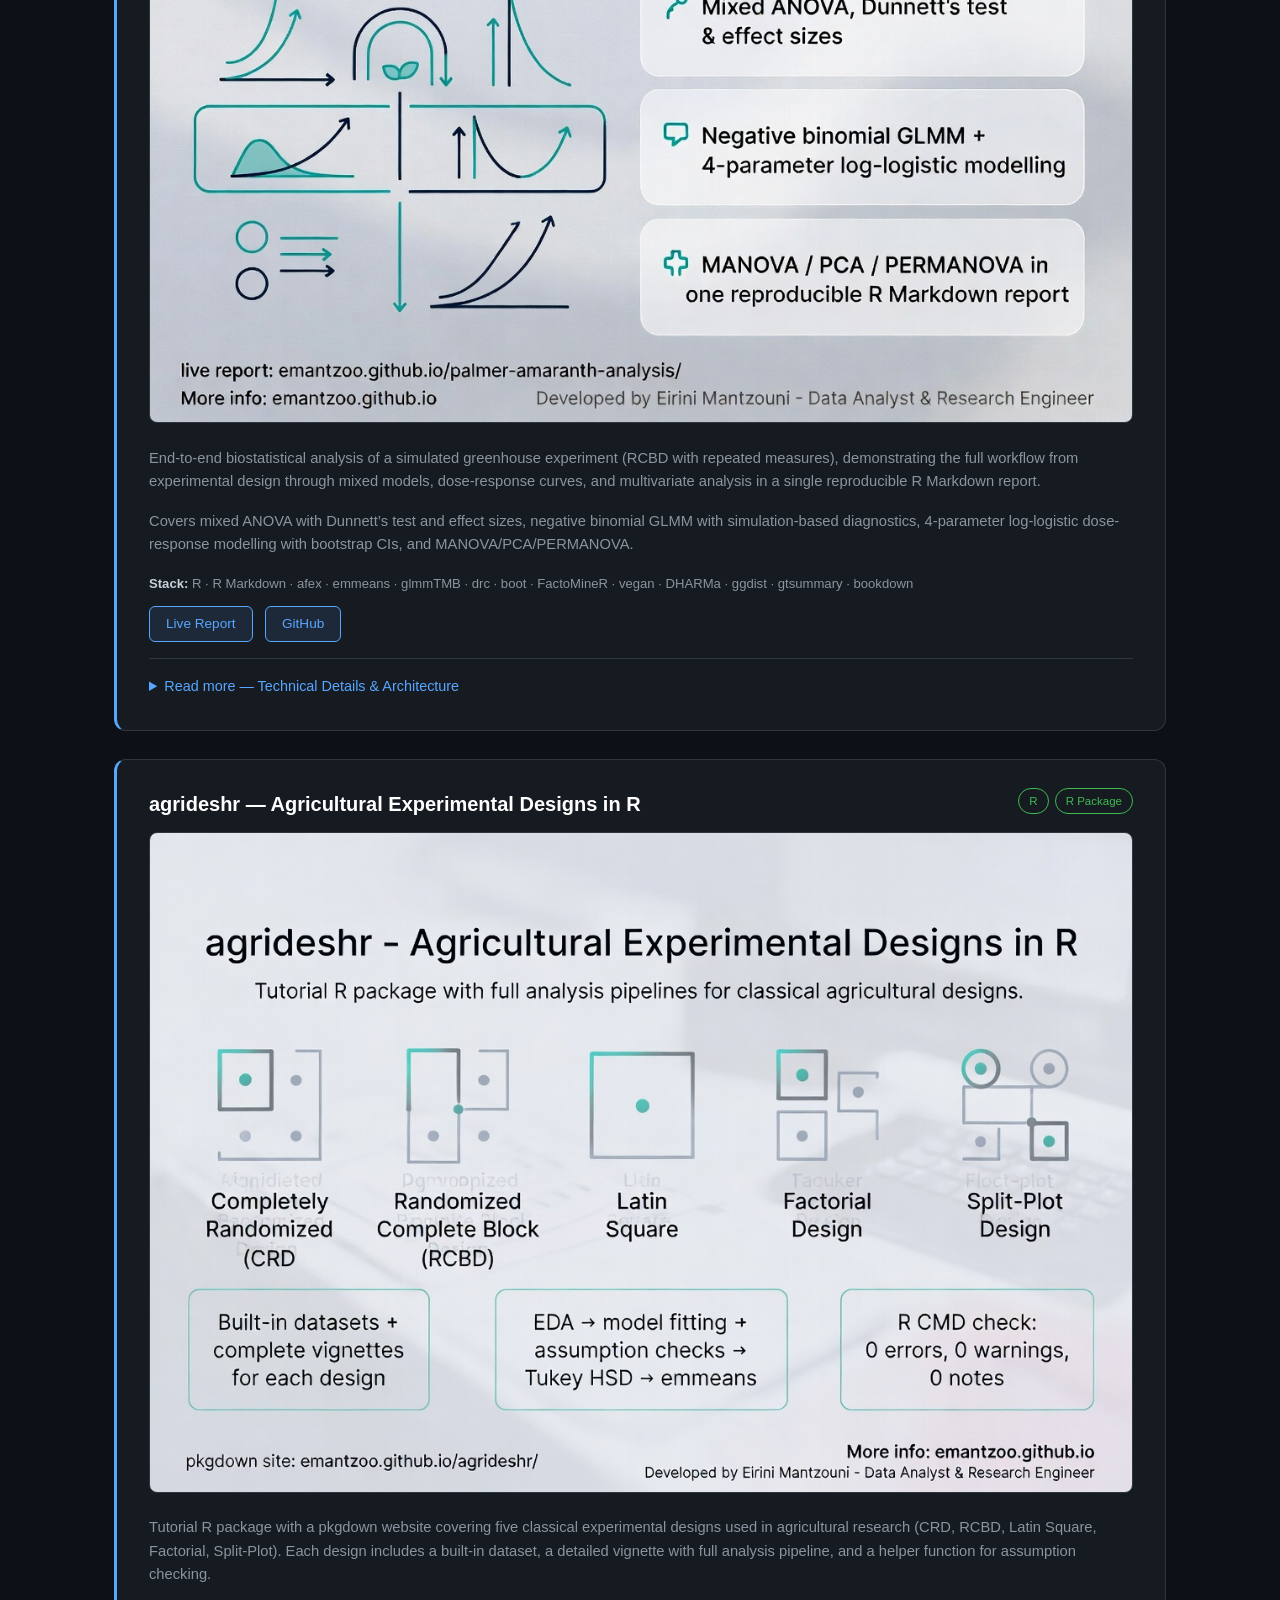
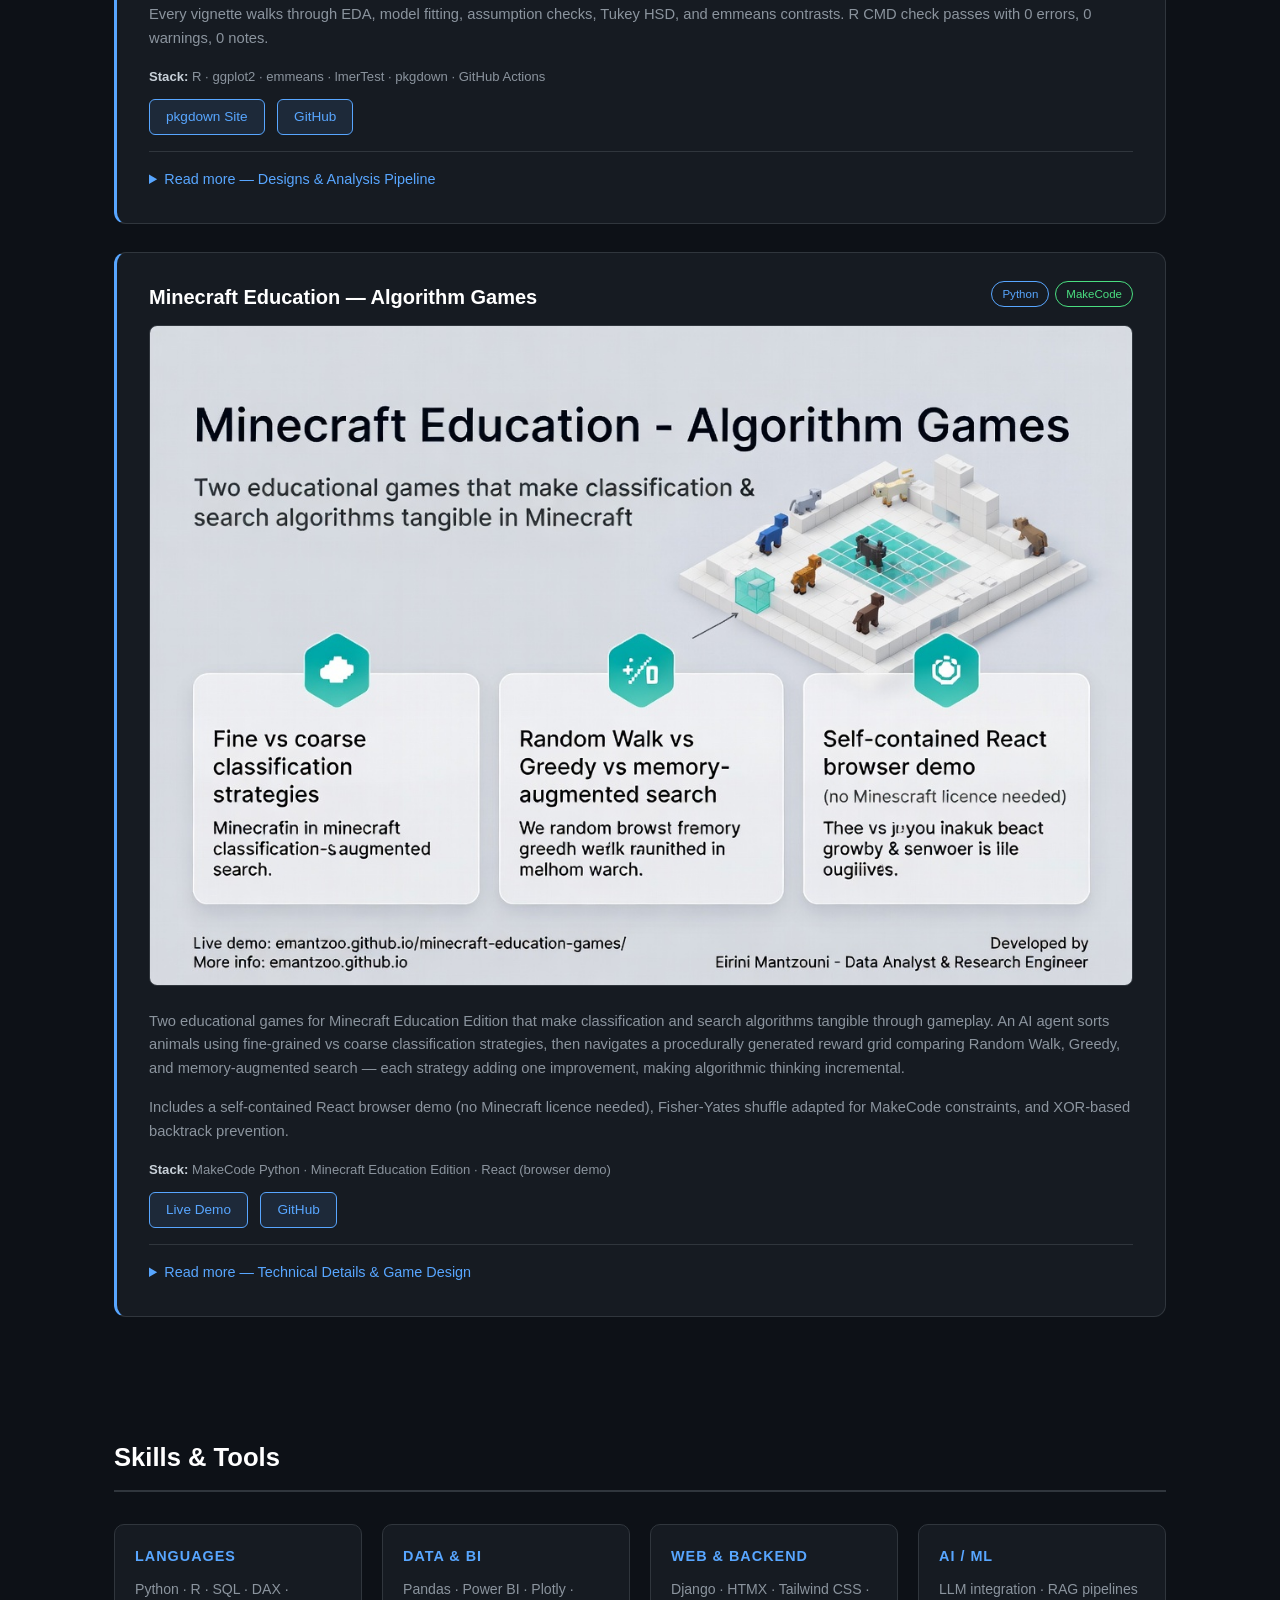
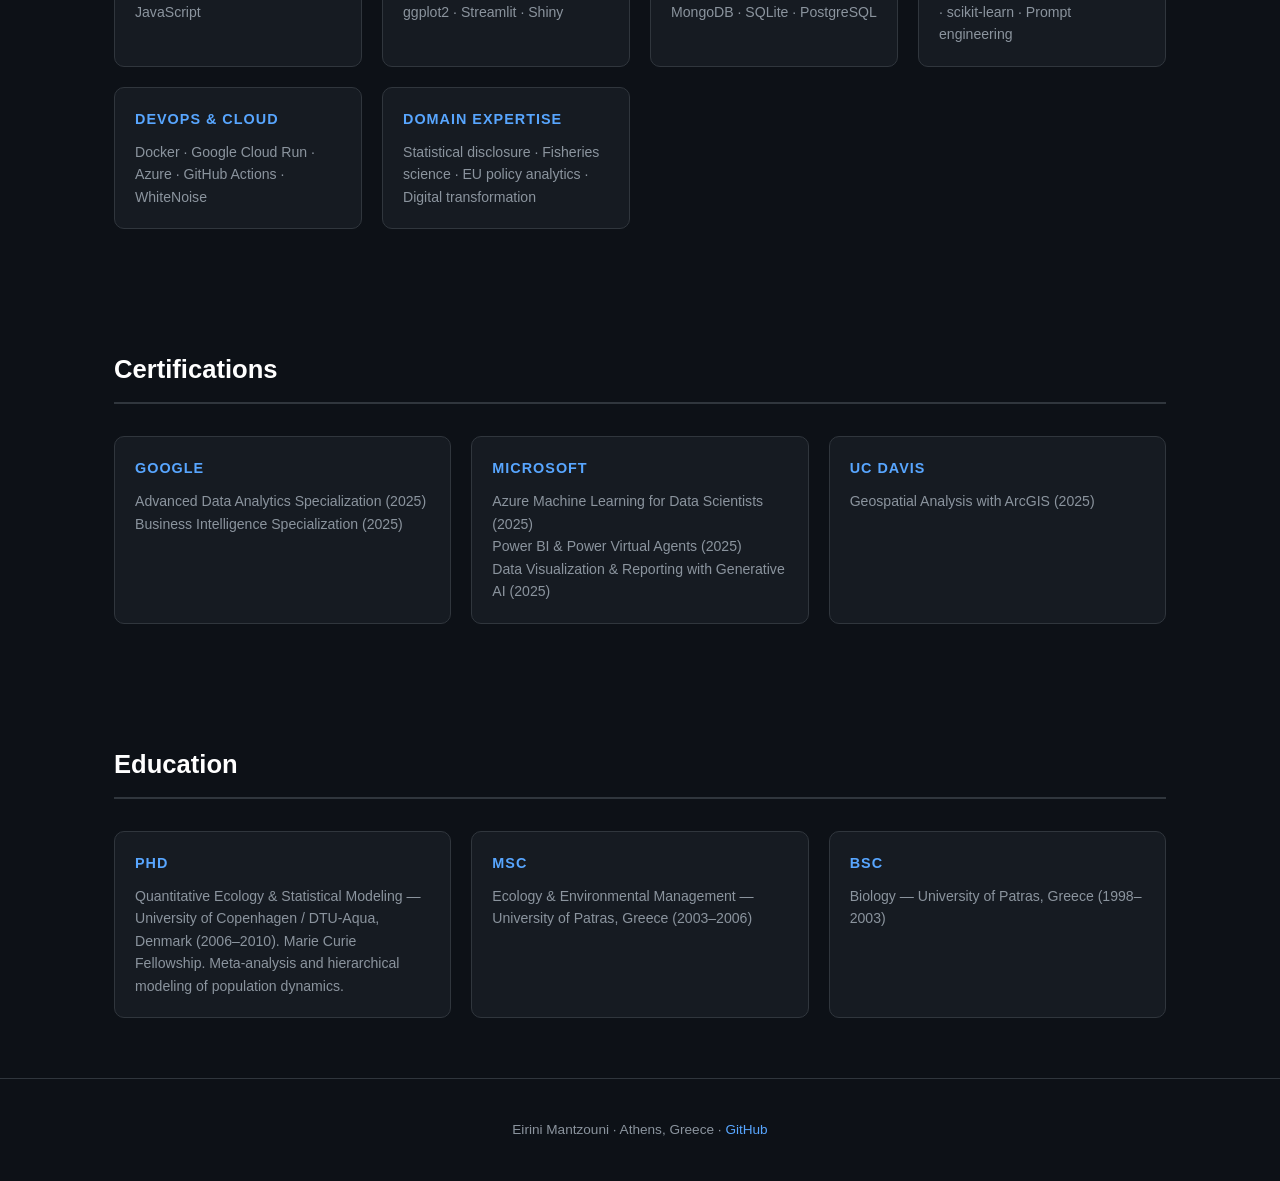
==== commit 7b43f276: "Make filter pills and tabs sticky when scrolling Co-Authored-By: Claude Opus 4.6 <noreply@anthropic." ====
--- a/index.html
+++ b/index.html
@@ -19,7 +19,7 @@
             --accent-teal: #39d2c0;
         }
         * { margin: 0; padding: 0; box-sizing: border-box; }
-        html { scroll-behavior: smooth; scroll-padding-top: 56px; }
+        html { scroll-behavior: smooth; scroll-padding-top: 200px; }
         body { background: var(--bg); color: var(--text); font-family: -apple-system, BlinkMacSystemFont, 'Segoe UI', Helvetica, Arial, sans-serif; line-height: 1.6; }
         a { color: var(--accent); text-decoration: none; }
         a:hover { text-decoration: underline; }
@@ -94,6 +94,20 @@
         .nav a { color: var(--text-muted); font-size: 0.88em; padding: 6px 16px; border-radius: 6px; transition: all 0.2s; }
         .nav a:hover { color: var(--accent); background: rgba(88,166,255,0.08); text-decoration: none; }
 
+        /* Filter Bar (sticky) */
+        .filter-bar {
+            position: sticky;
+            top: 45px;
+            z-index: 90;
+            background: rgba(13,17,23,0.95);
+            backdrop-filter: blur(12px);
+            padding: 16px 0 0;
+            margin: 0 -24px;
+            padding-left: 24px;
+            padding-right: 24px;
+            border-bottom: 1px solid var(--border);
+        }
+
         /* Filter Pills */
         .filter-pills { display: flex; gap: 8px; margin-bottom: 28px; flex-wrap: wrap; }
         .filter-pill {
@@ -199,6 +213,7 @@
 
     <section class="section" id="projects">
         <h2 class="section-title">Projects</h2>
+        <div class="filter-bar">
         <div class="filter-pills">
             <button class="filter-pill active" data-filter="all">All<span class="count">(12)</span></button>
         </div>
@@ -223,6 +238,7 @@
         <div class="project-tabs">
             <button class="project-tab active" data-tab="featured">Featured<span class="count" style="margin-left: 6px;">(12)</span></button>
             <button class="project-tab" data-tab="other">In Development<span class="count" style="margin-left: 6px;">(6)</span></button>
+        </div>
         </div>
 
         <div class="tab-content active" id="tab-featured">
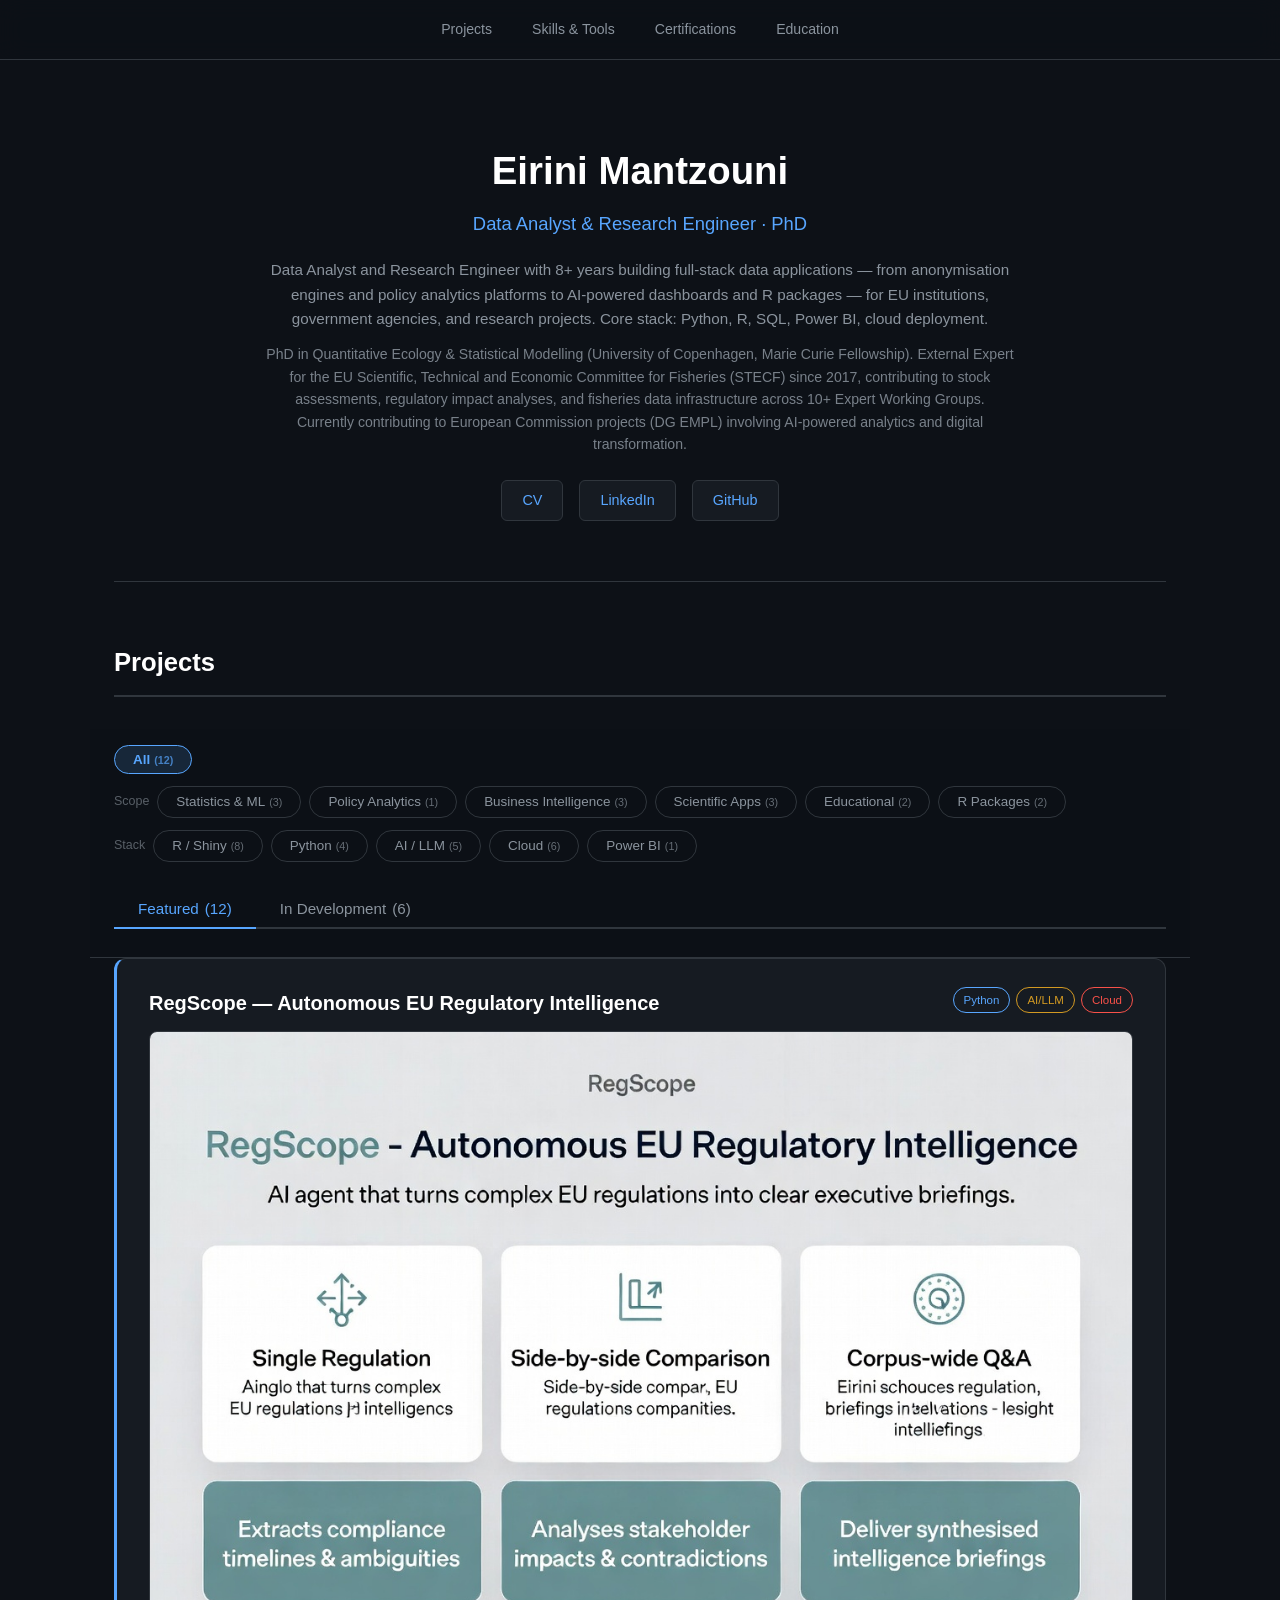
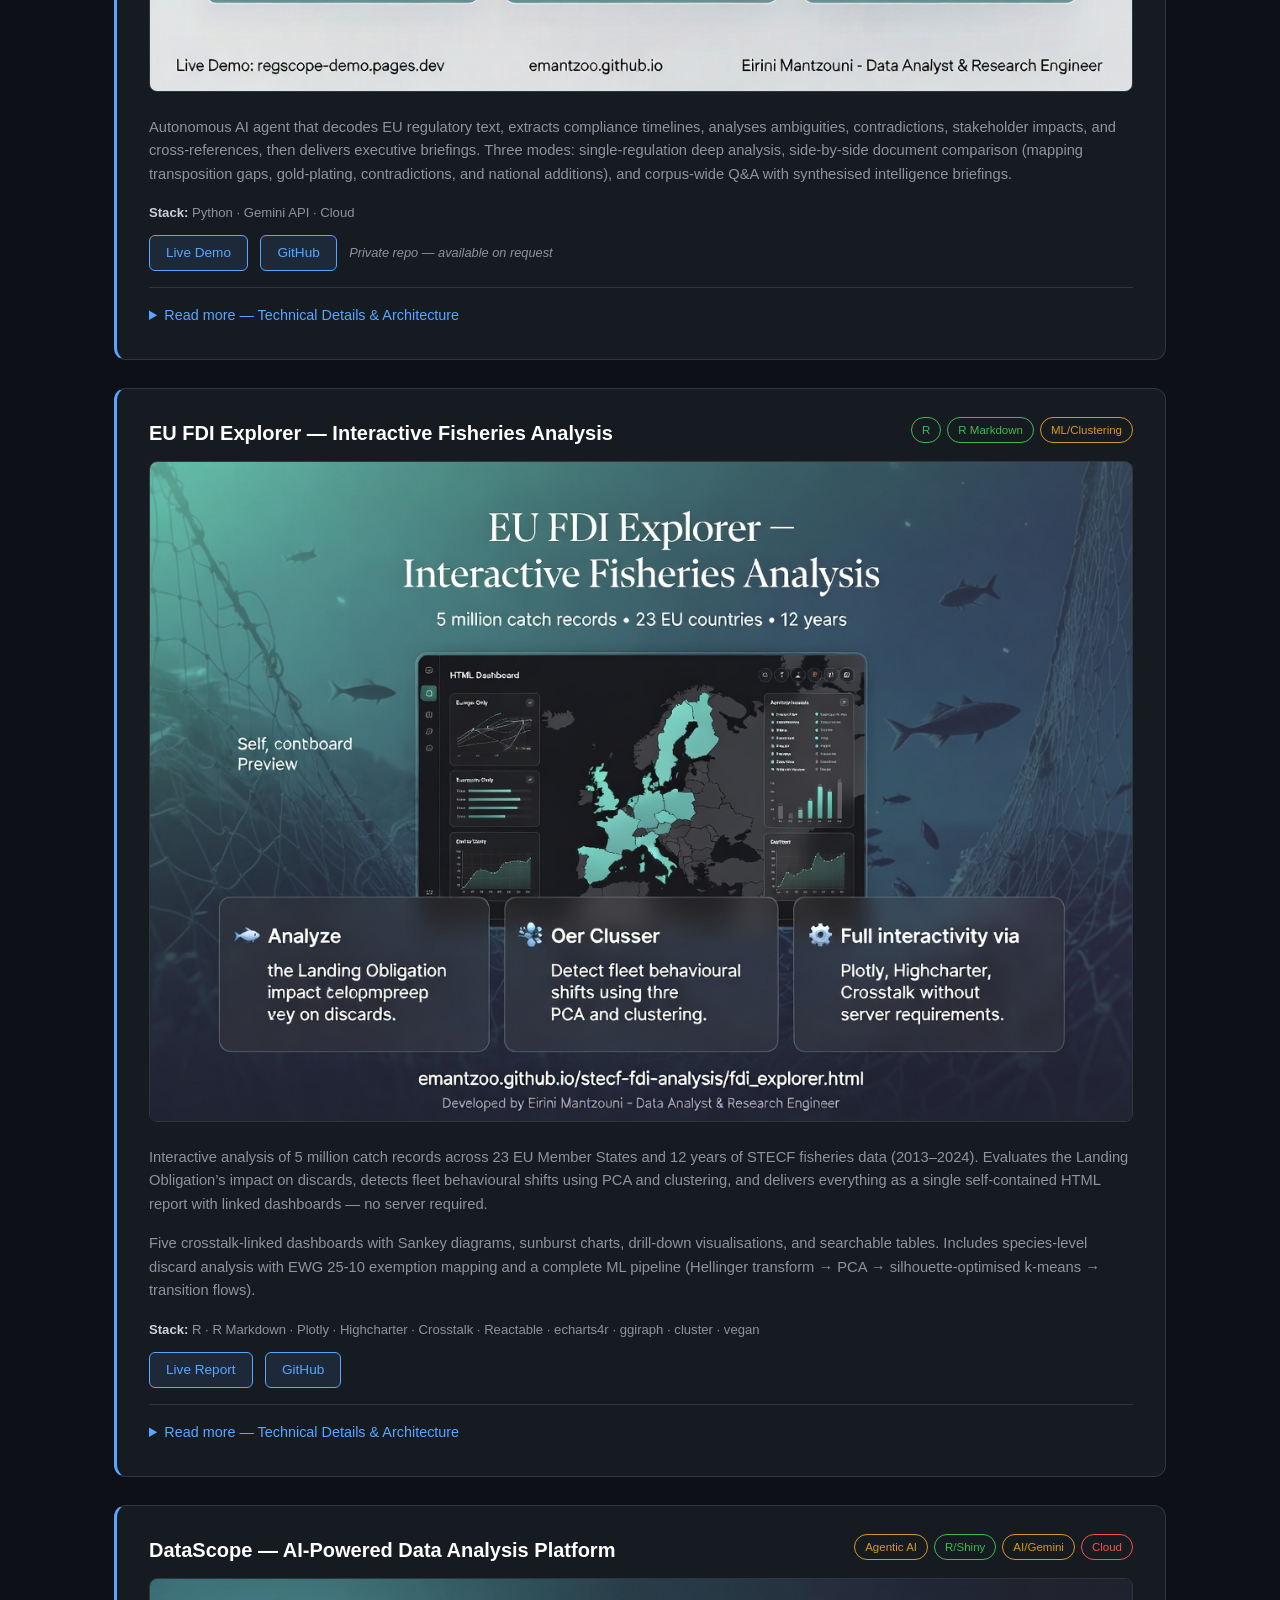
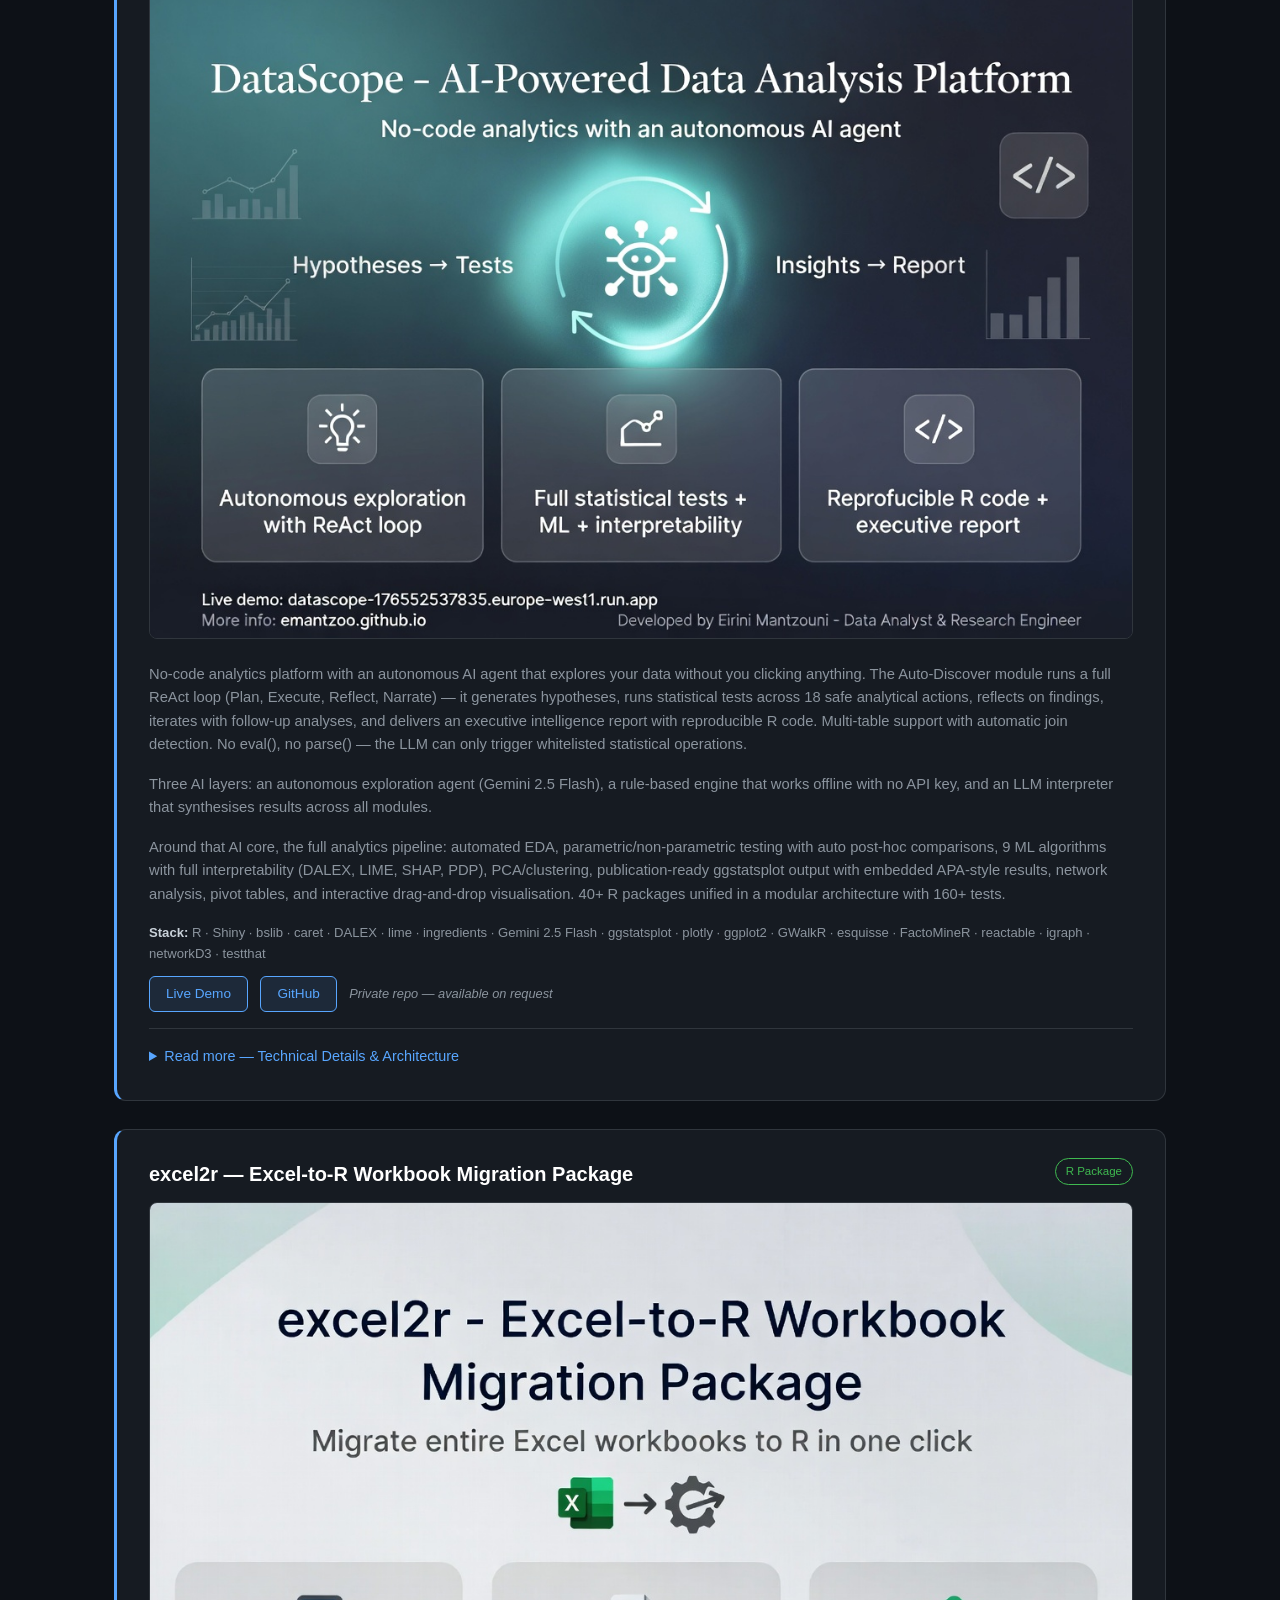
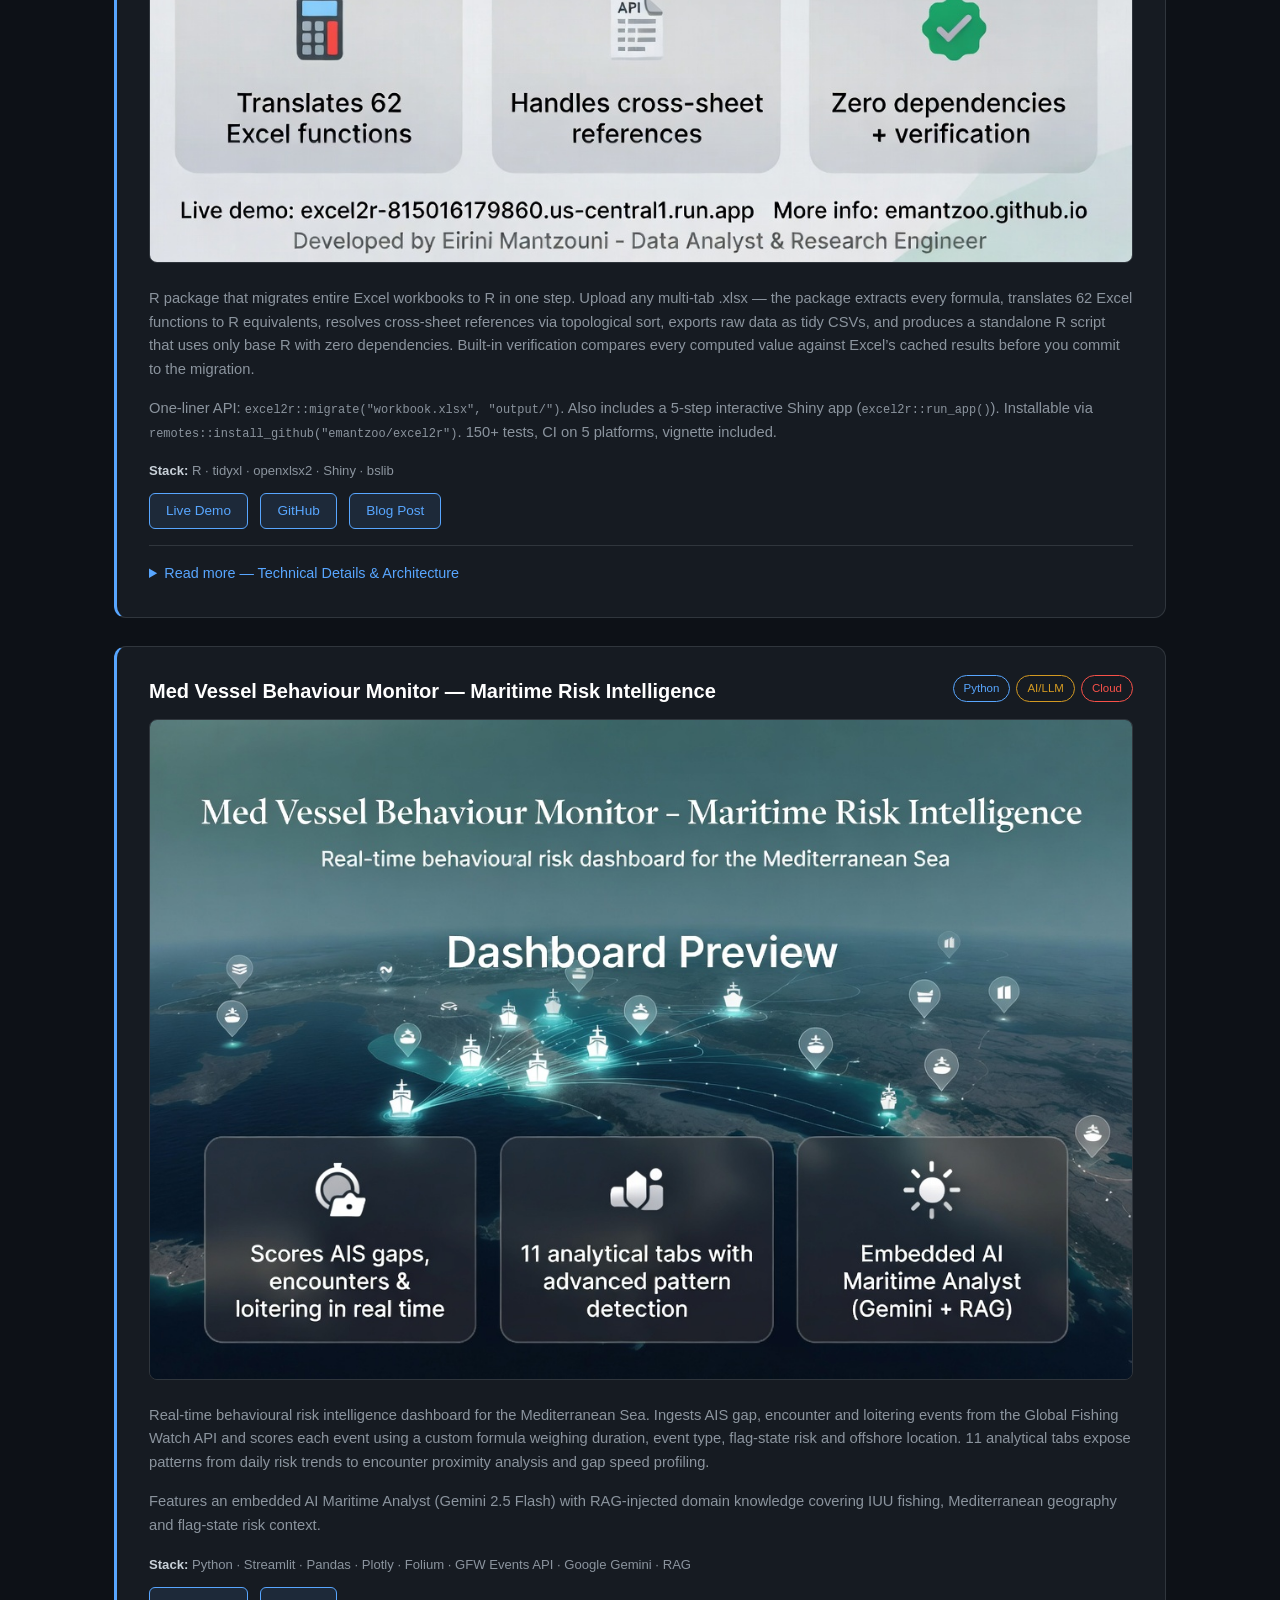
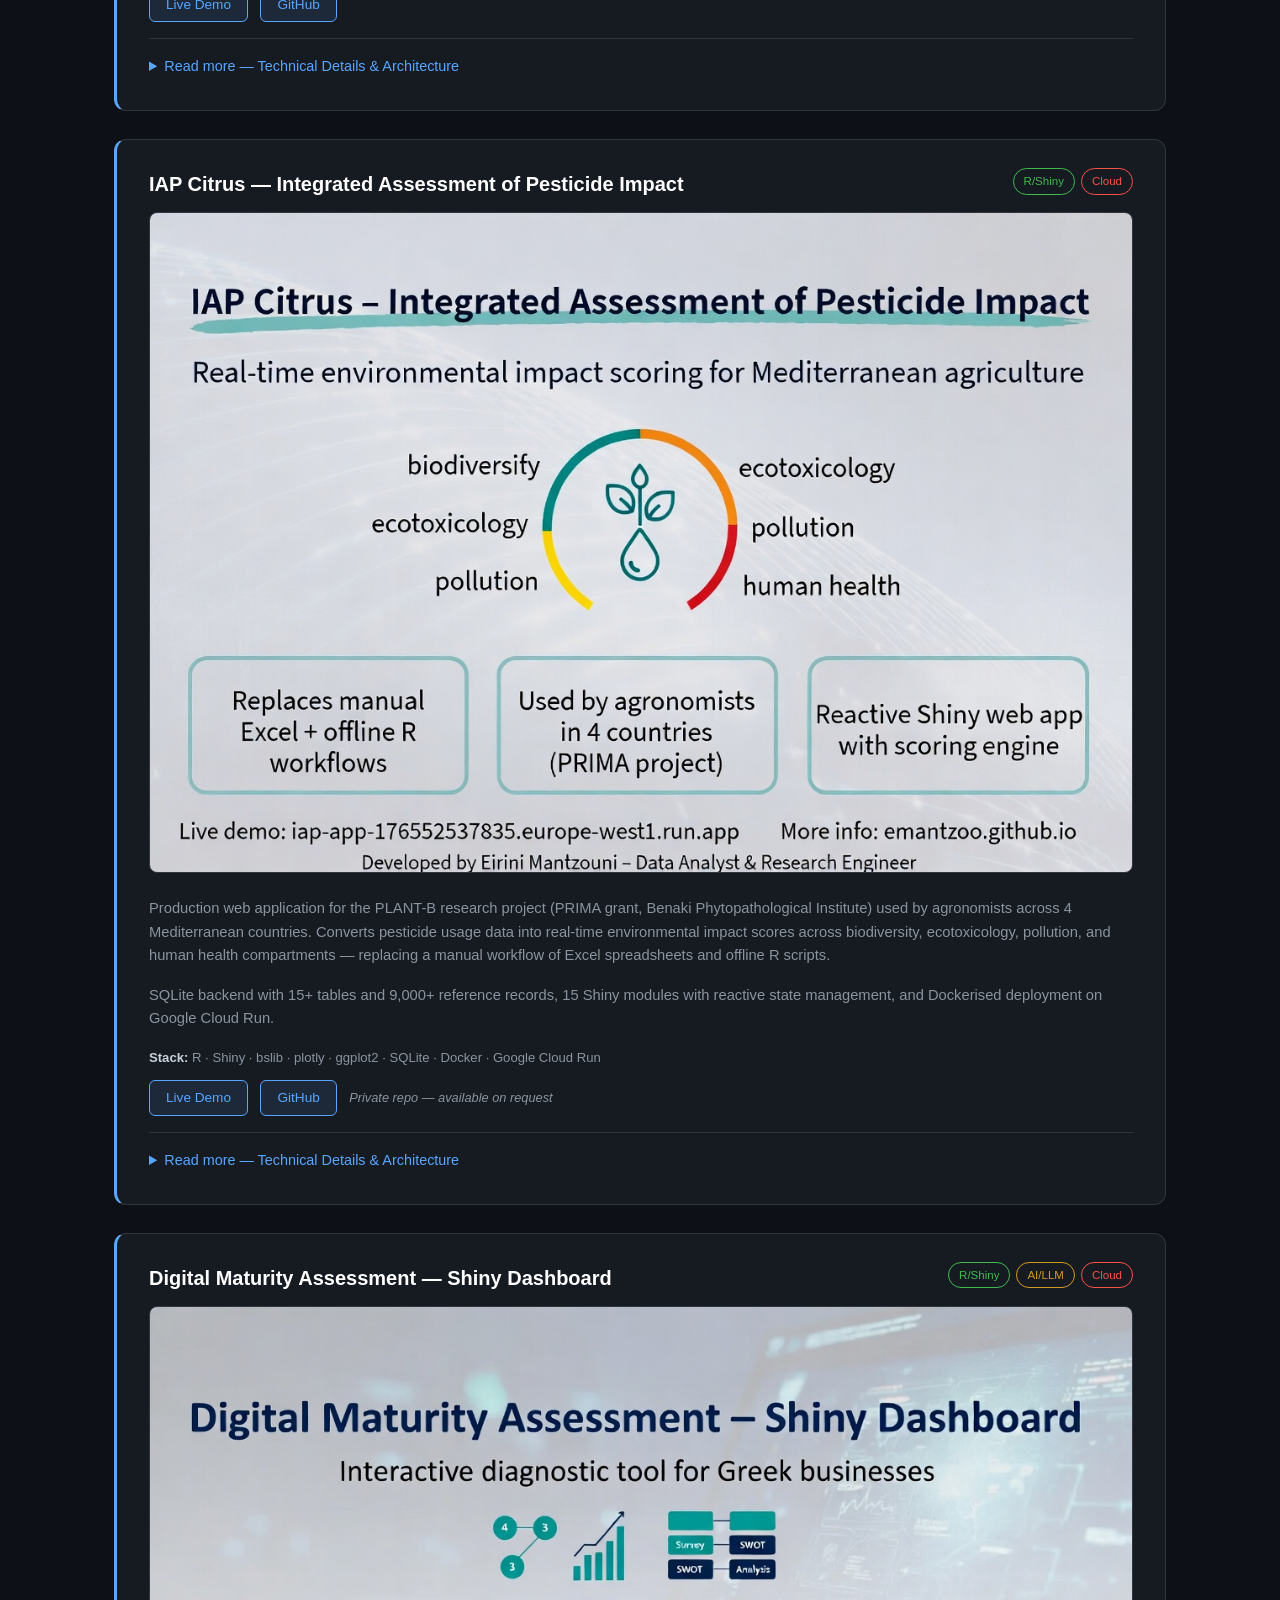
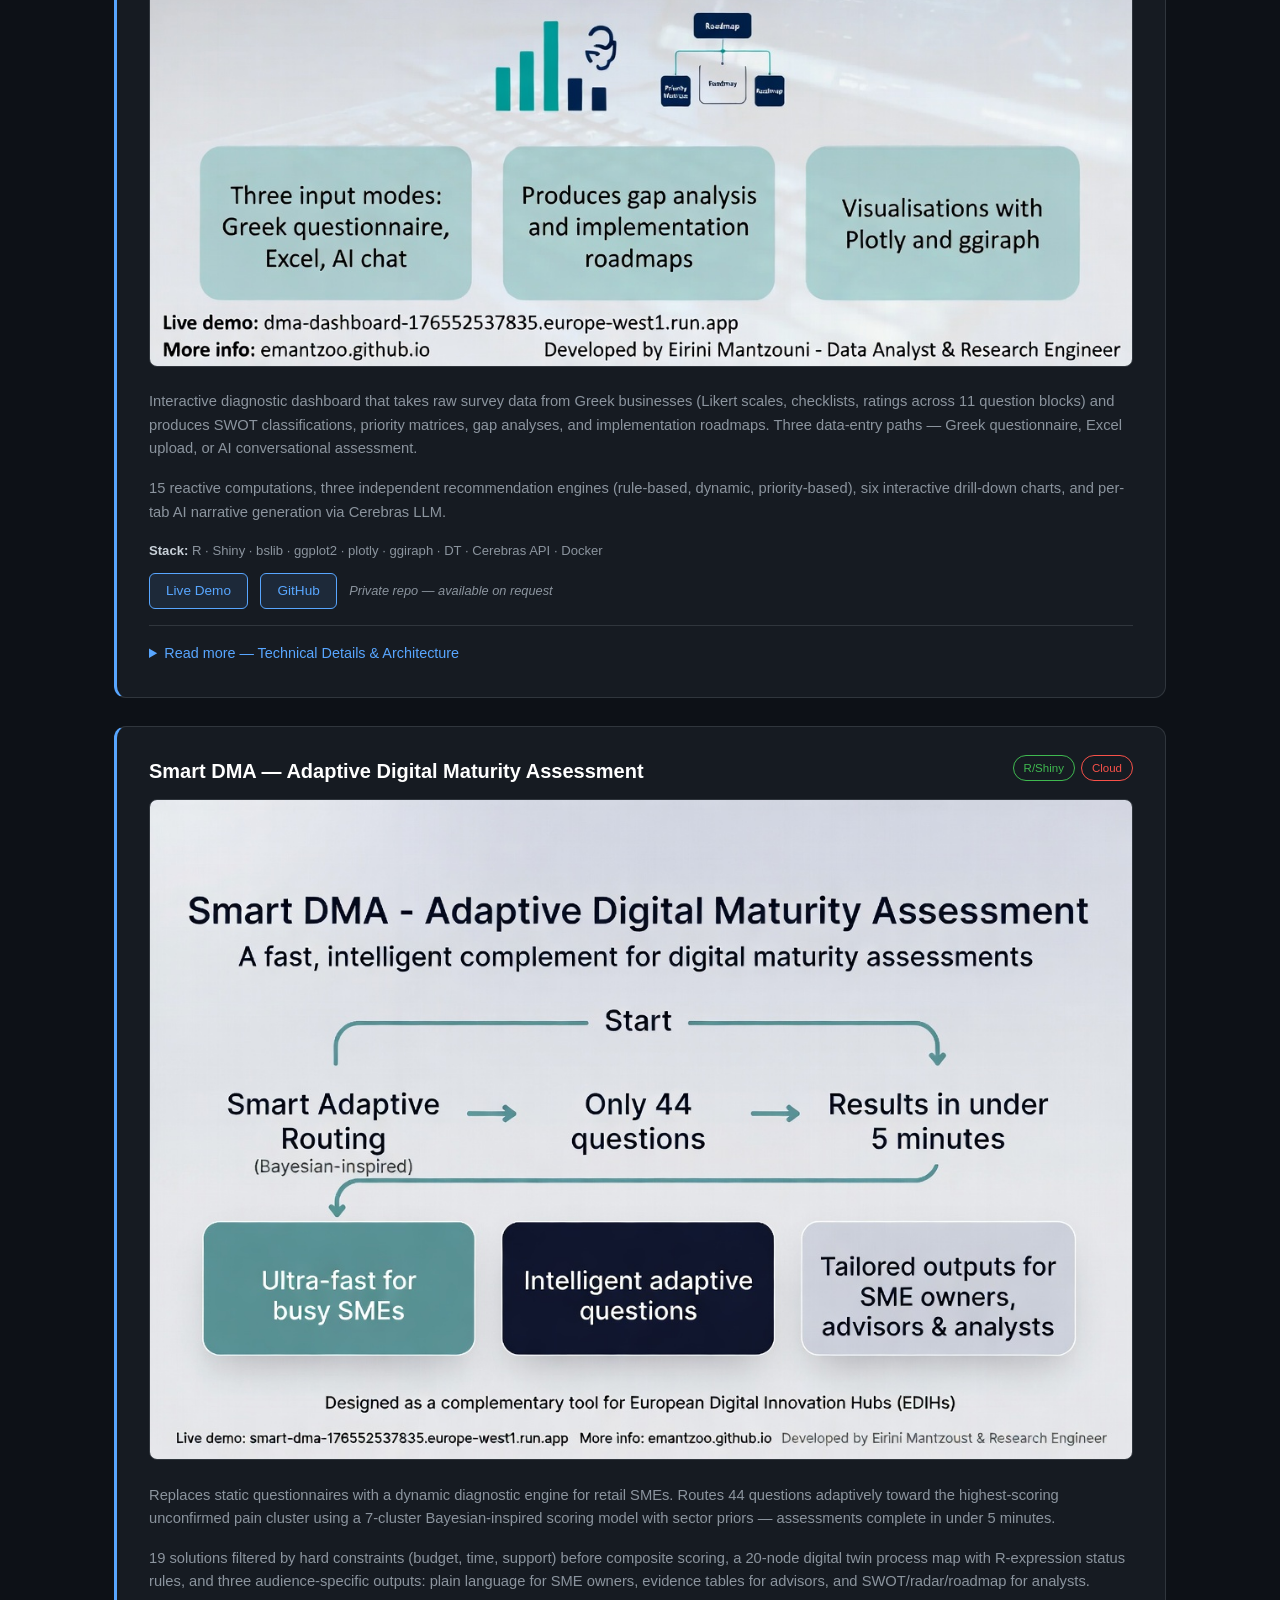
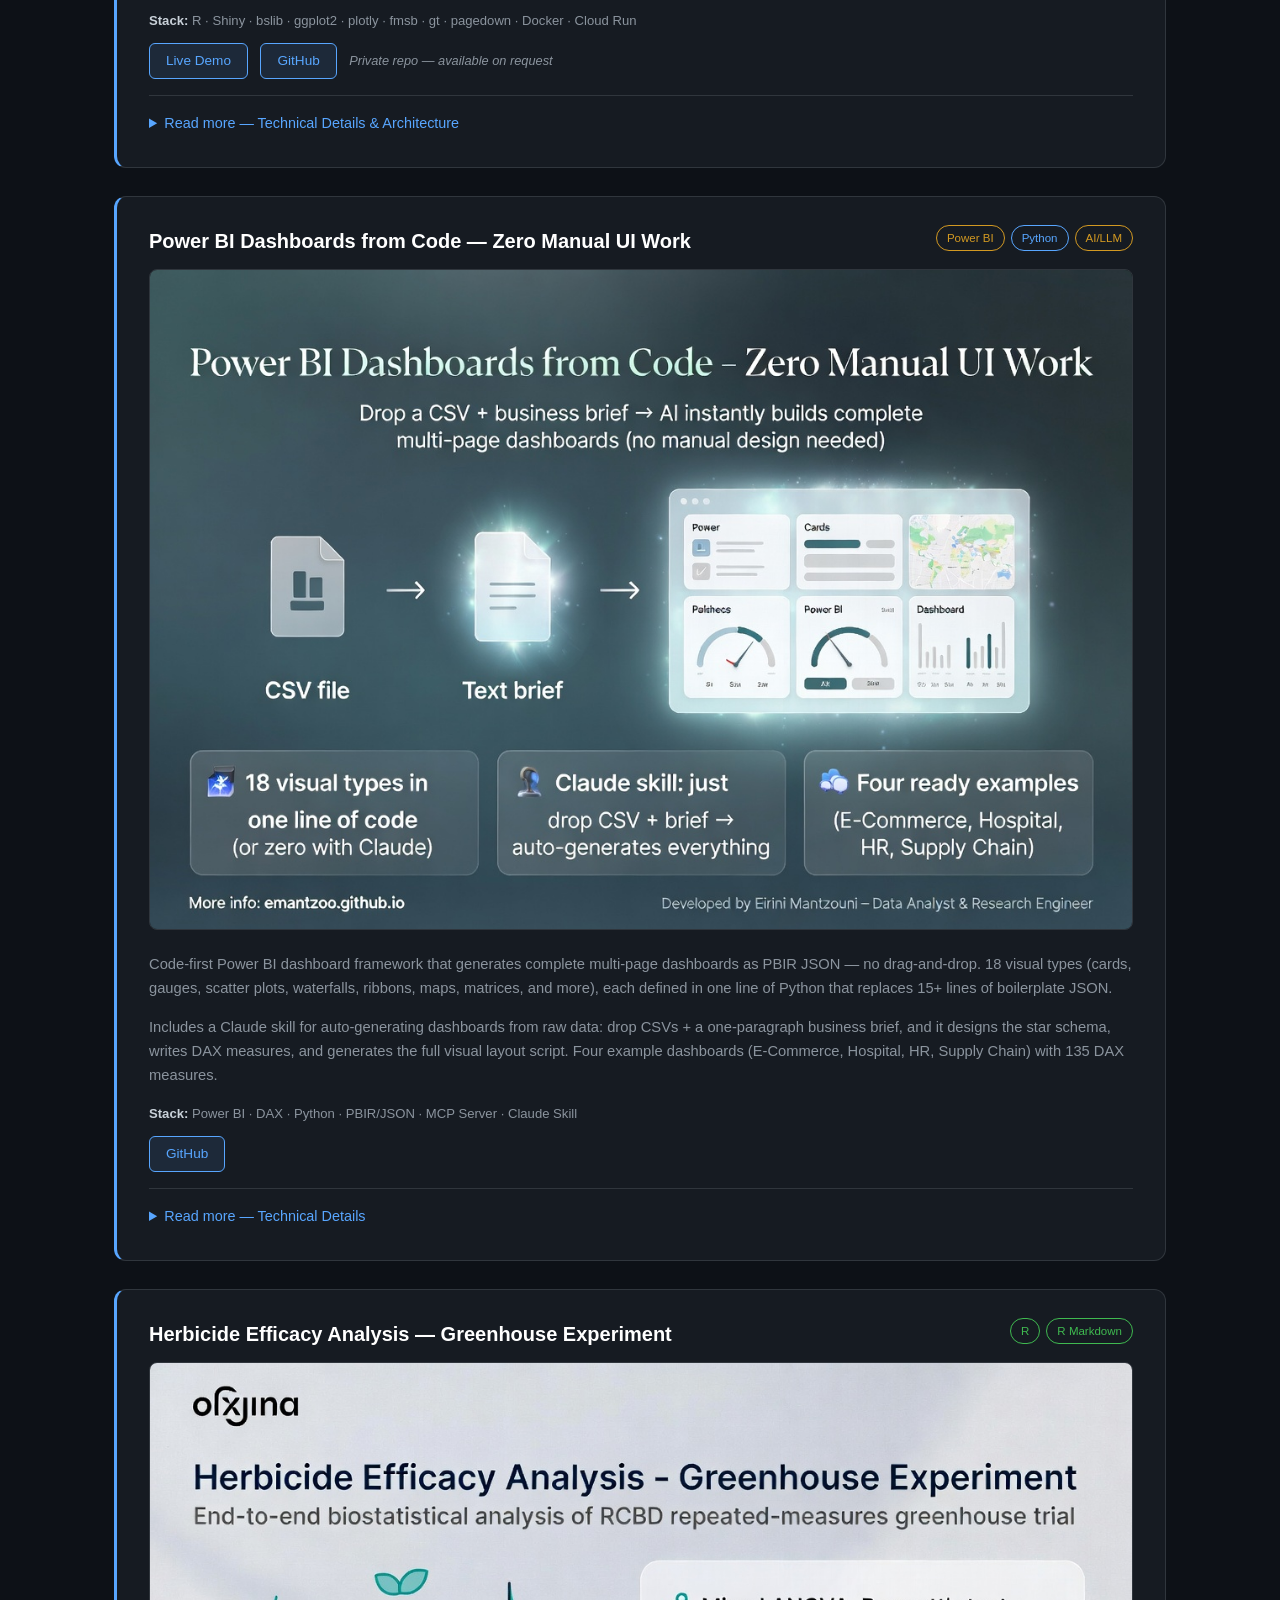
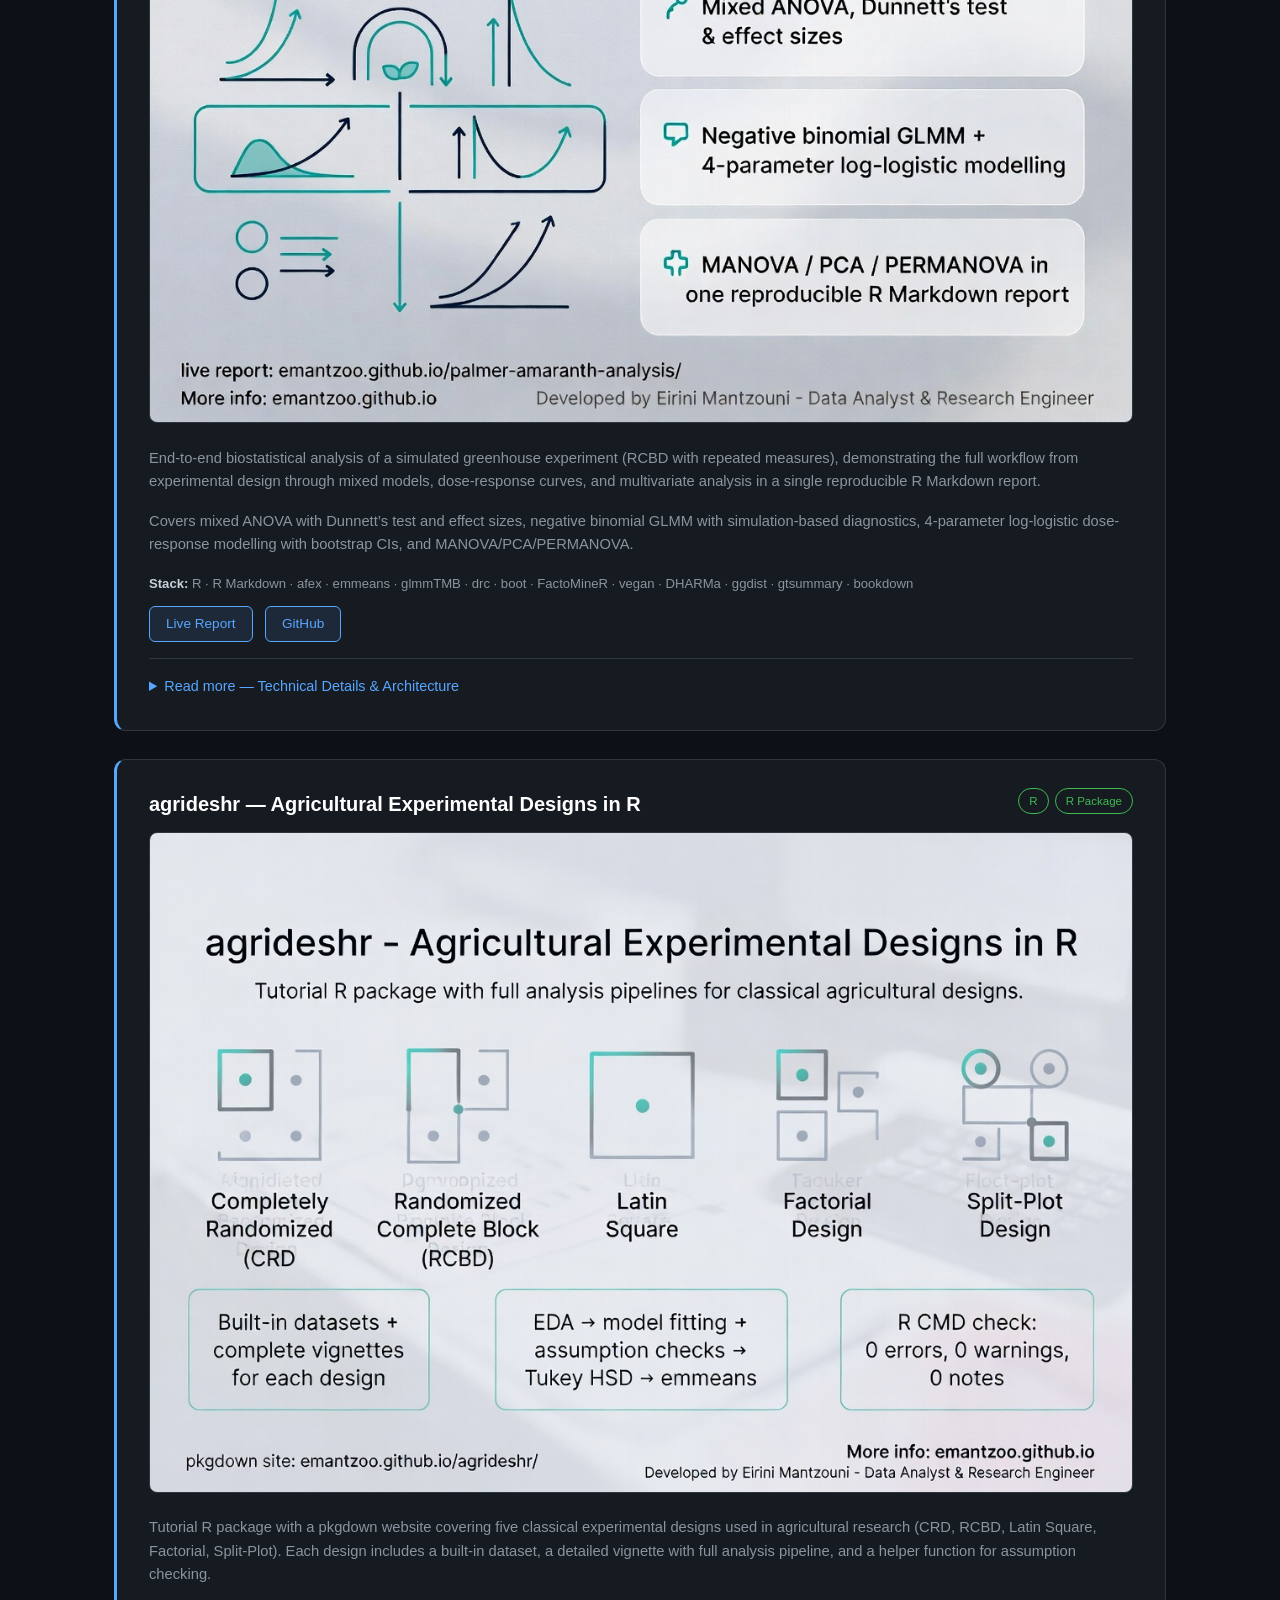
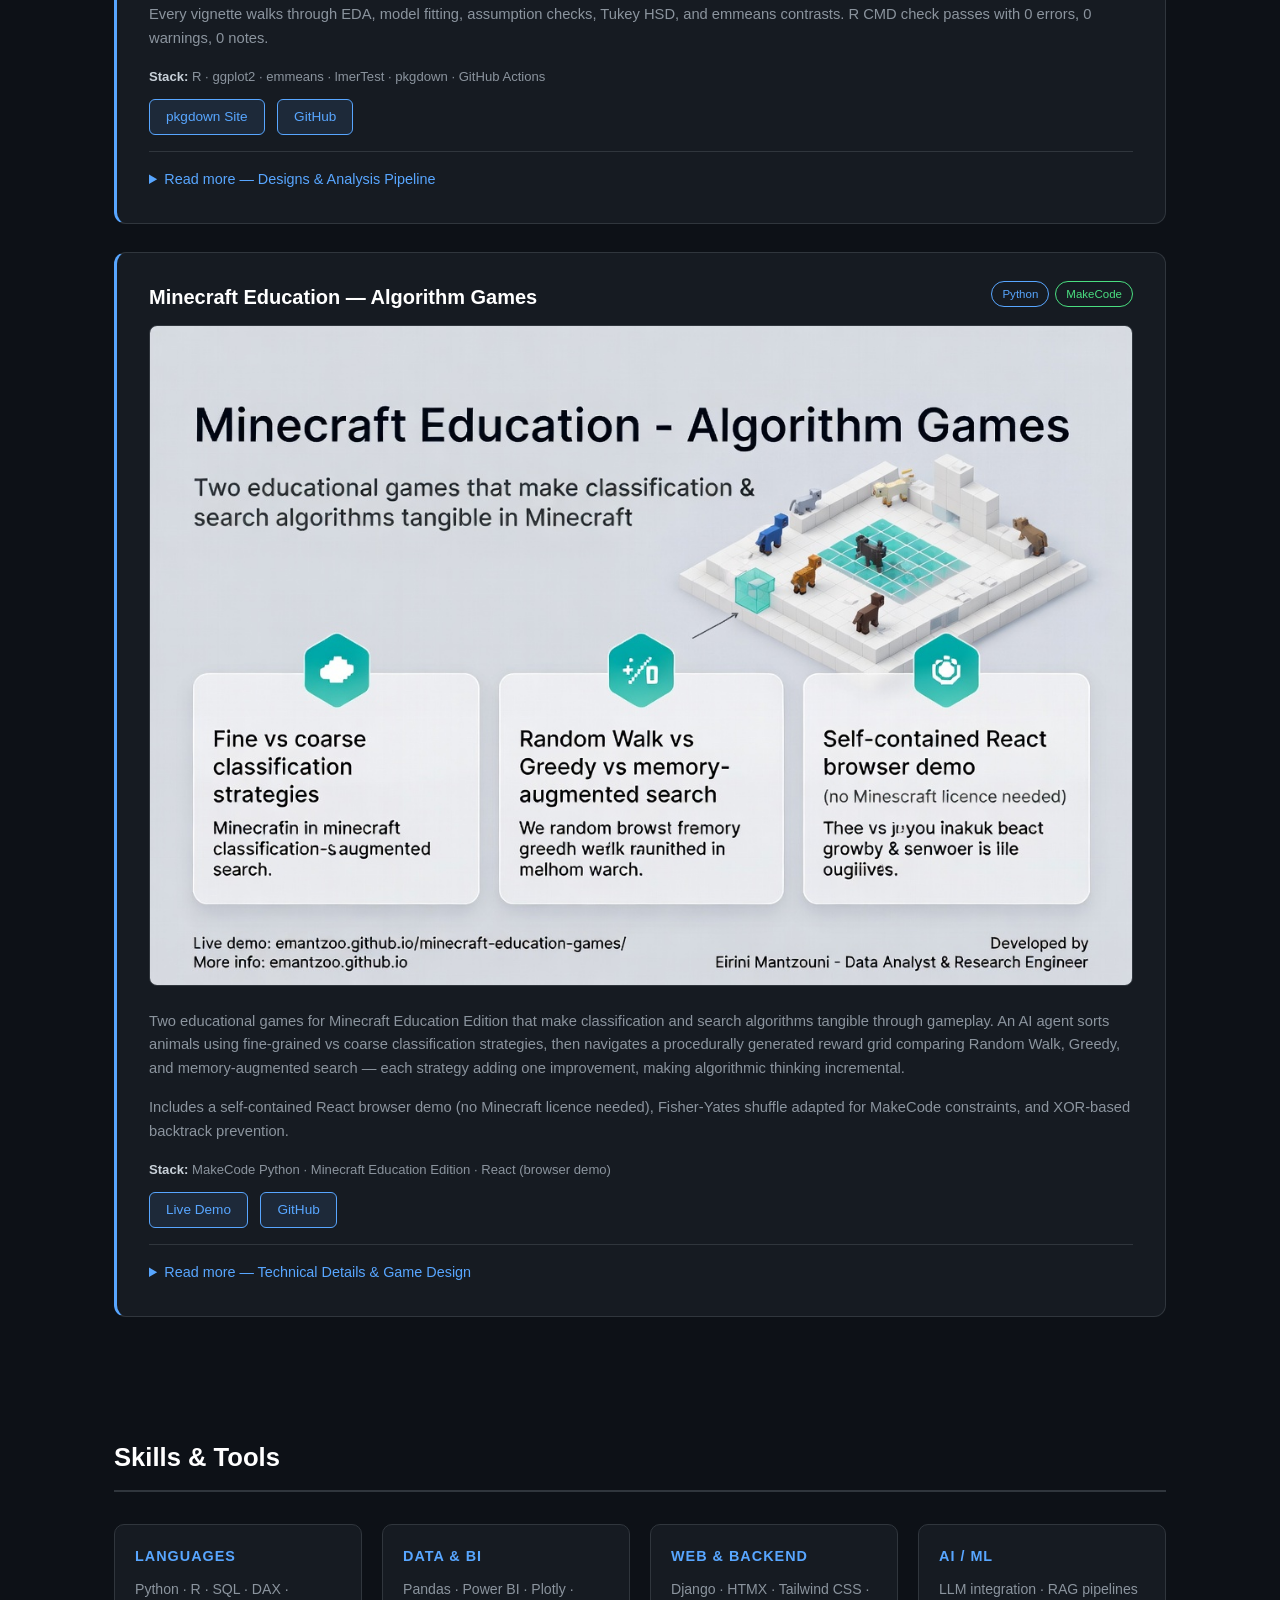
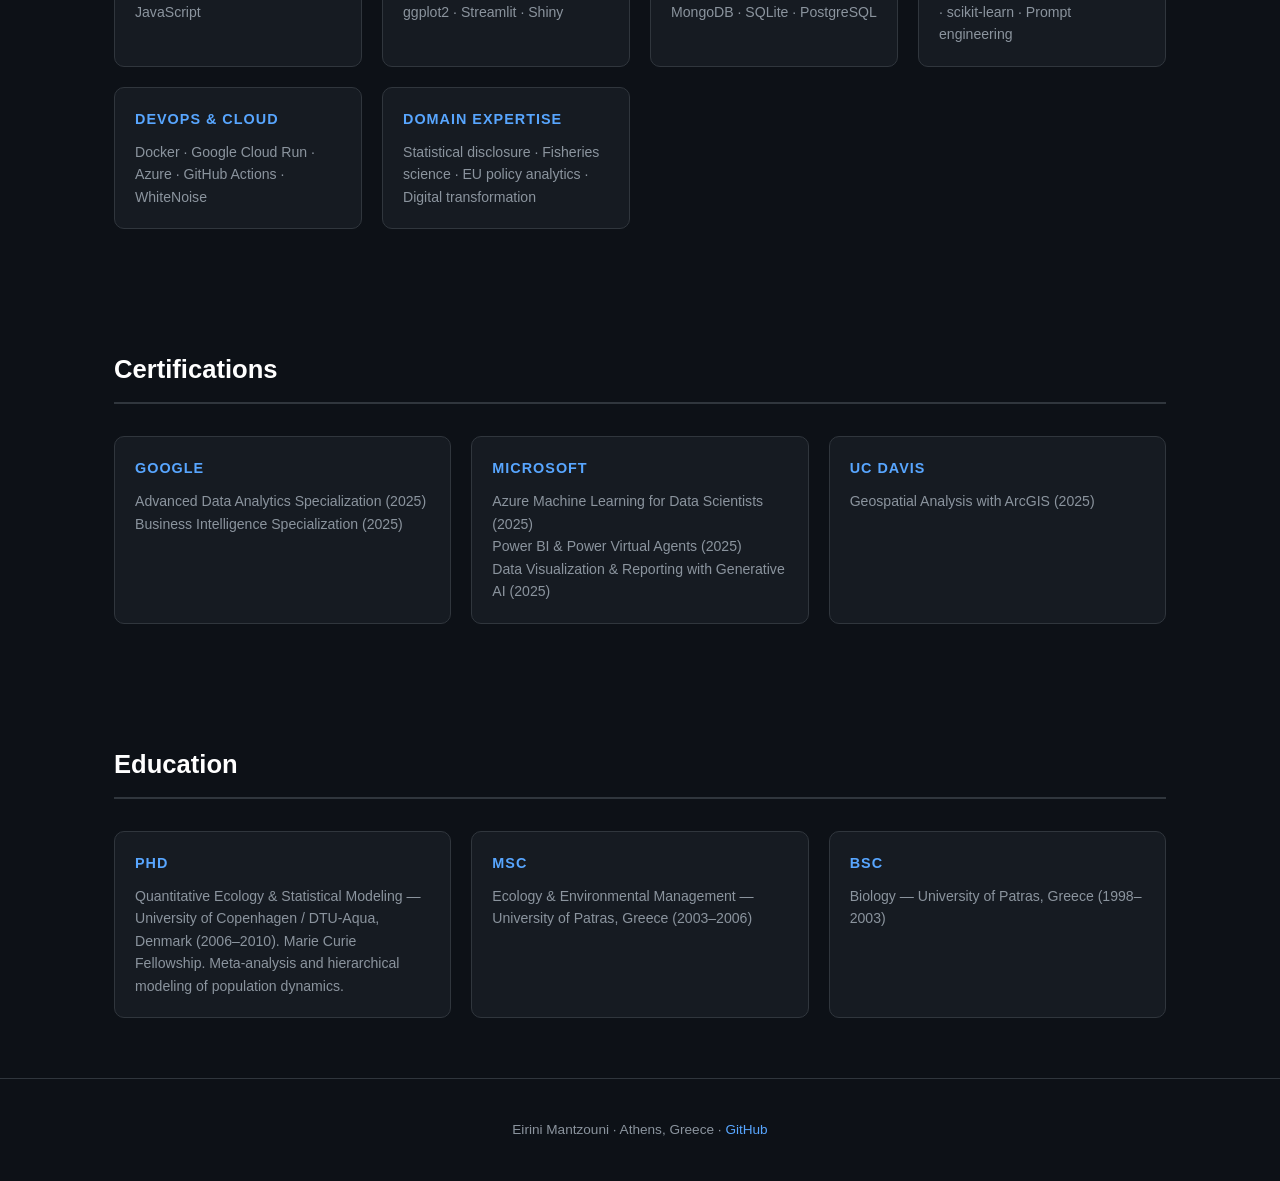
==== commit be4a2b1d: "Remove live demo links from SDC and Policy Intelligence Platform cards Co-Authored-By: Claude Opus 4" ====
--- a/index.html
+++ b/index.html
@@ -926,7 +926,6 @@
                     via Cerebras Qwen 235B. Tested against 17 real-world Greek administrative datasets.
                 </p>
                 <p class="stack"><strong>Stack:</strong> Python &middot; Streamlit &middot; Pandas &middot; Plotly &middot; scikit-learn &middot; R/sdcMicro &middot; Cerebras API</p>
-                <a class="demo-link" href="https://sdcmethods.streamlit.app/">Live Demo</a>
                 <a class="demo-link" href="https://github.com/emantzoo/sdc_methods">GitHub</a>
                 <span class="private-note">Private repo &mdash; available on request</span>
                 <details>
@@ -983,7 +982,6 @@
                     graceful degradation &mdash; the dashboard stays fully functional even without an API key.
                 </p>
                 <p class="stack"><strong>Stack:</strong> Python &middot; Django &middot; HTMX &middot; MongoDB &middot; Plotly &middot; Tailwind CSS &middot; Cerebras API &middot; Cloud Run</p>
-                <a class="demo-link" href="https://policy-dashboard-176552537835.europe-west1.run.app/">Live Demo</a>
                 <a class="demo-link" href="https://github.com/emantzoo/policy-dashboard">GitHub</a>
                 <span class="private-note">Private repo &mdash; available on request</span>
                 <details>
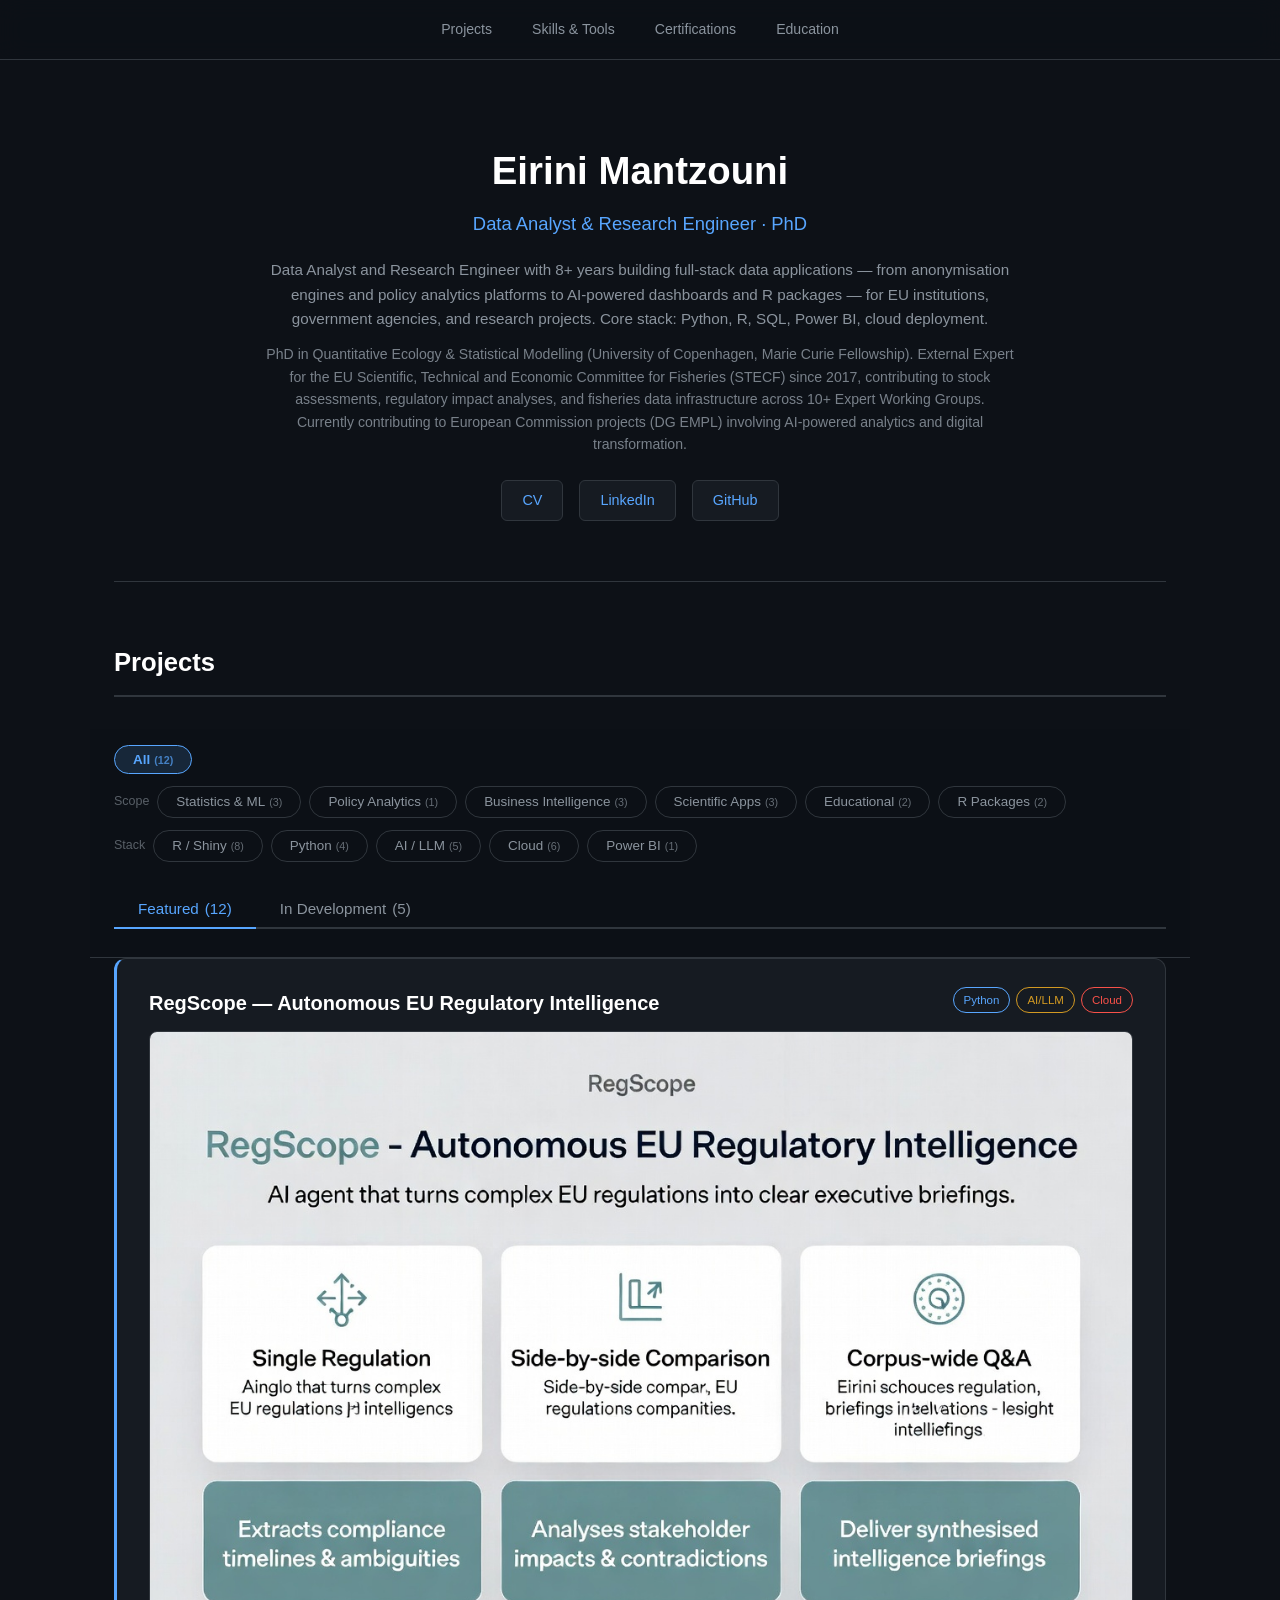
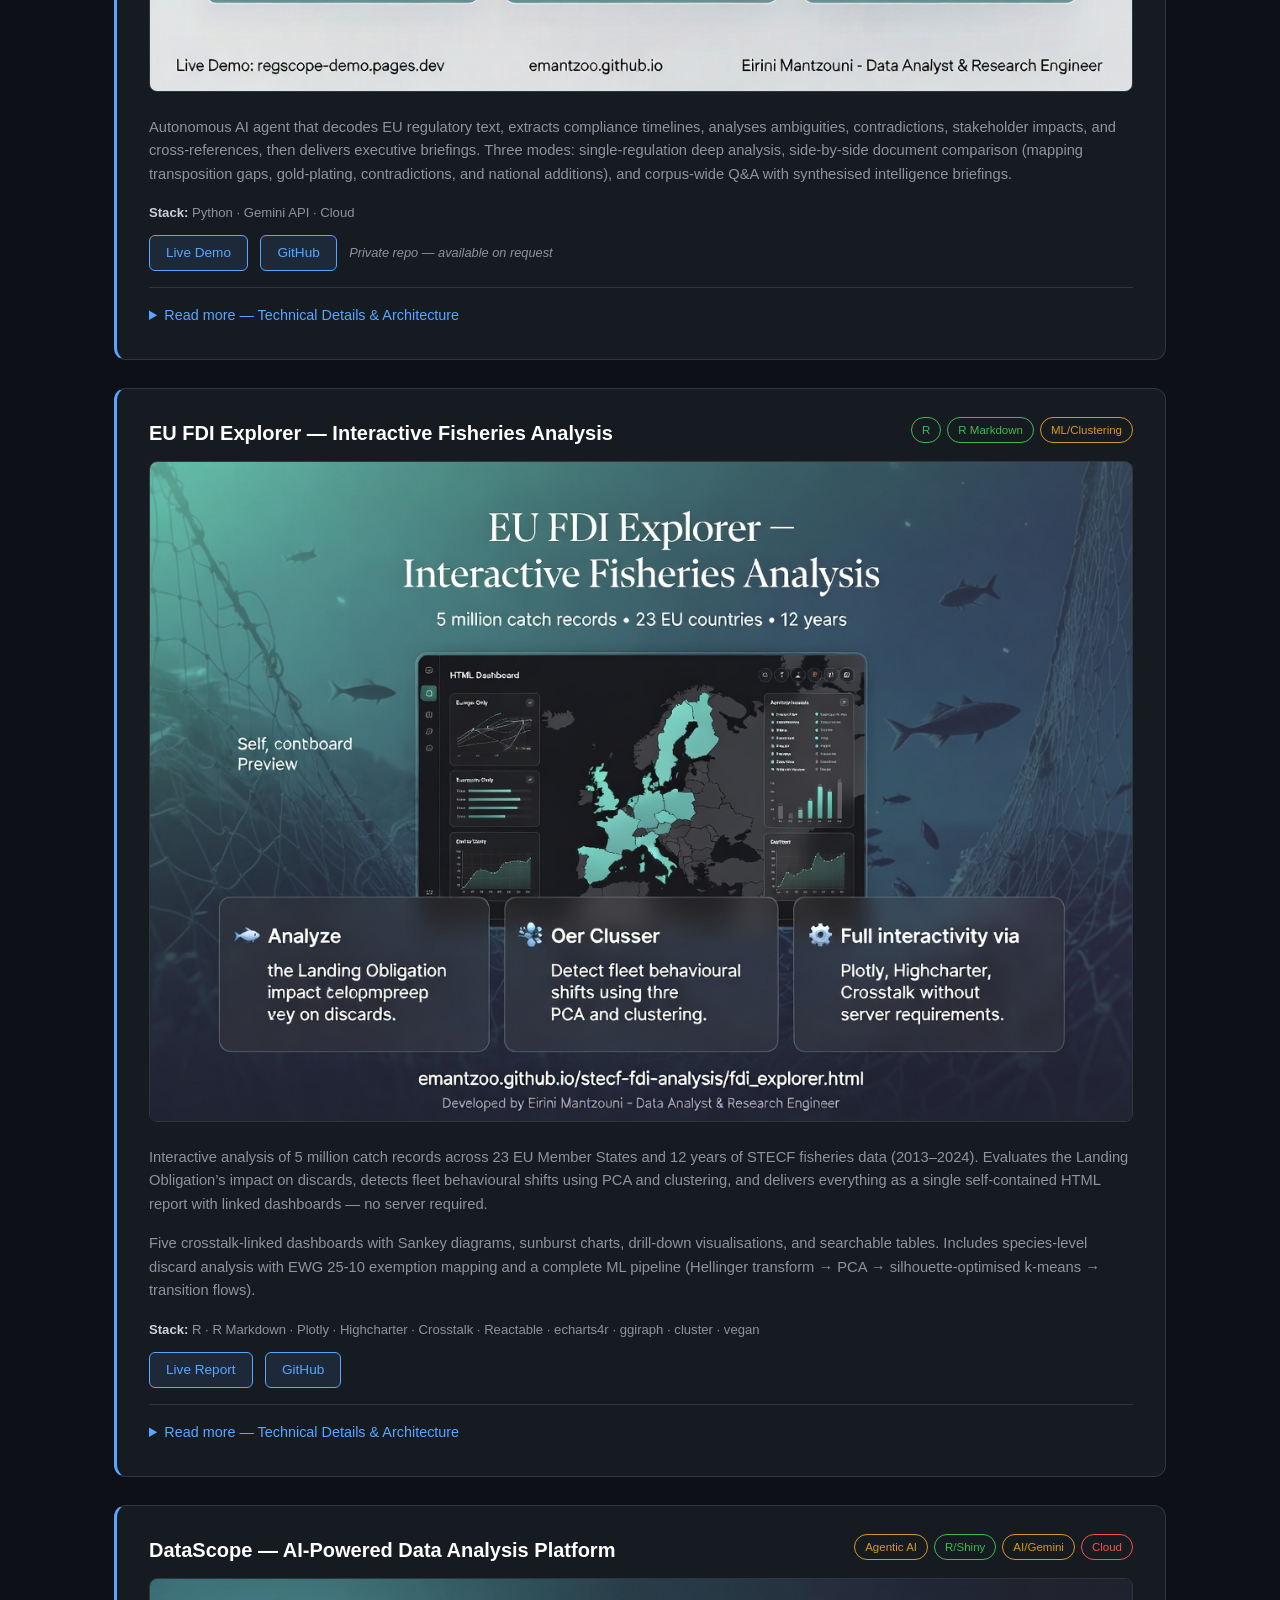
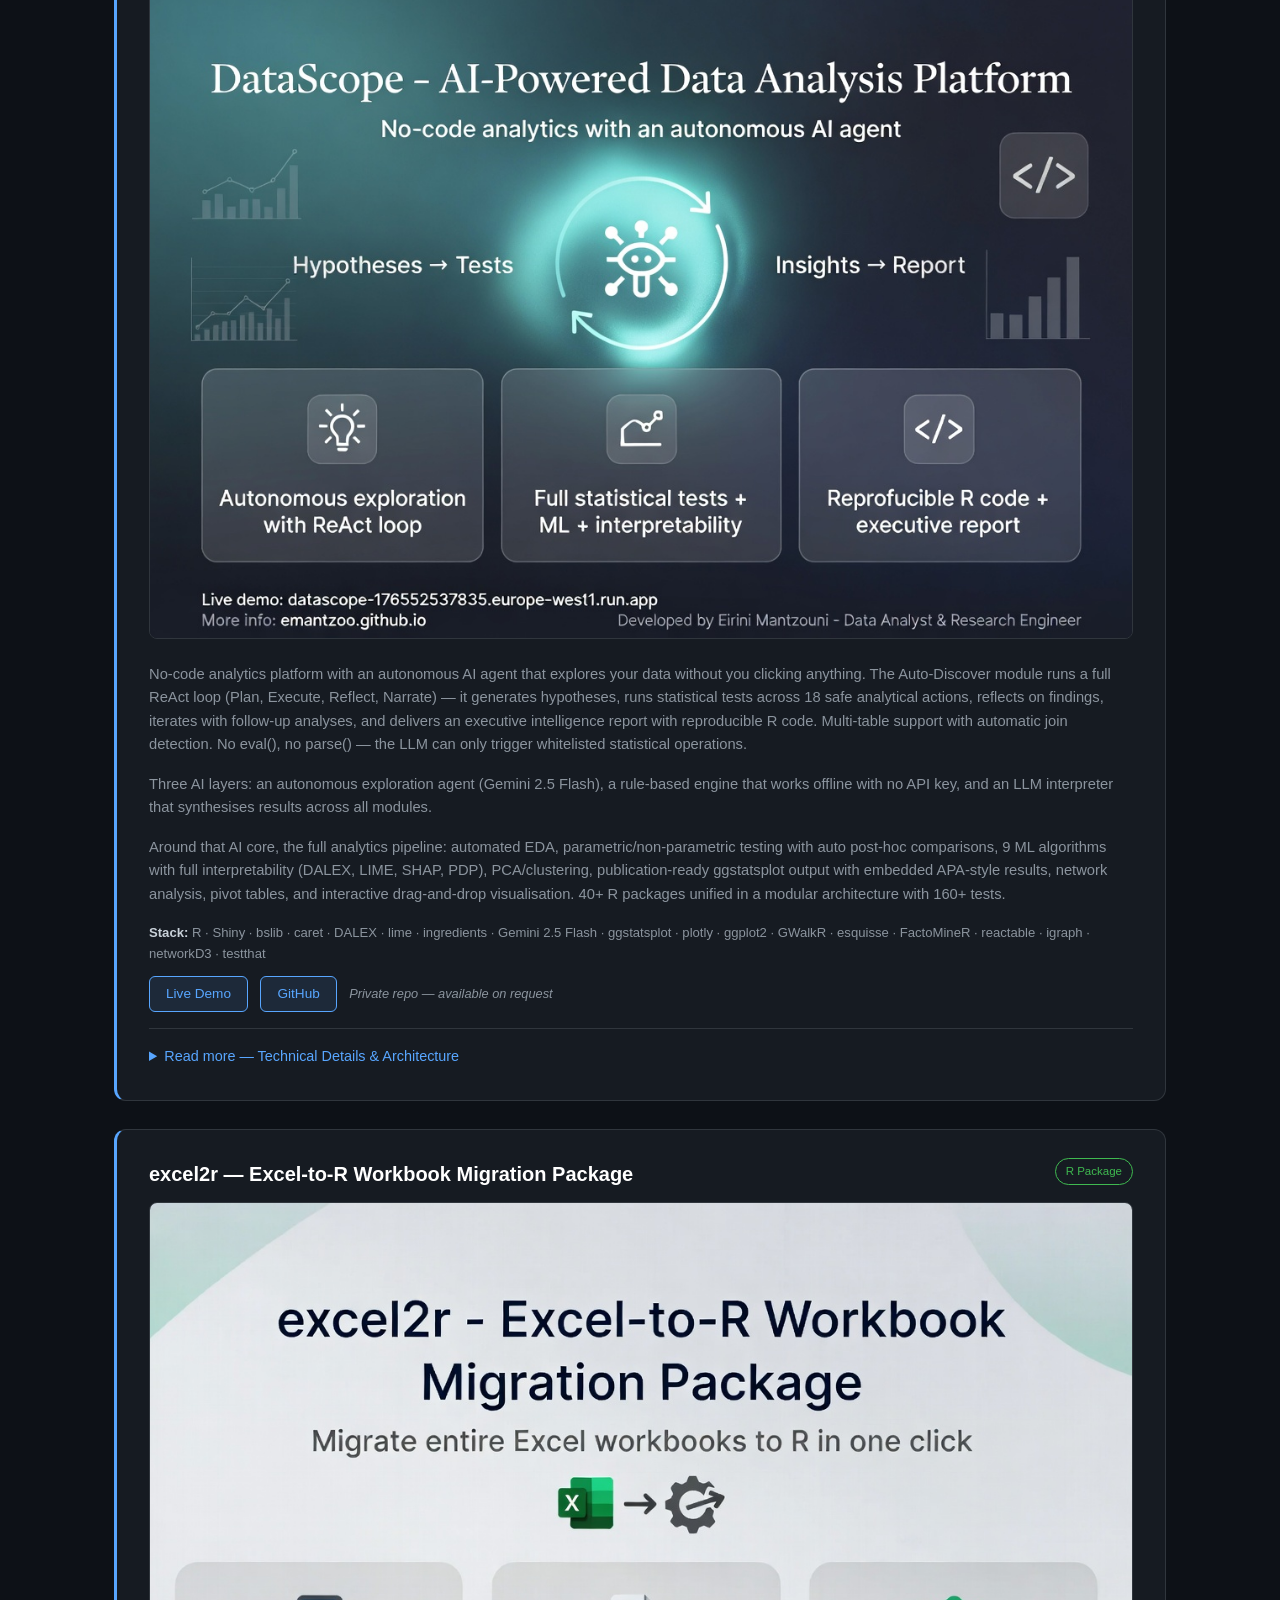
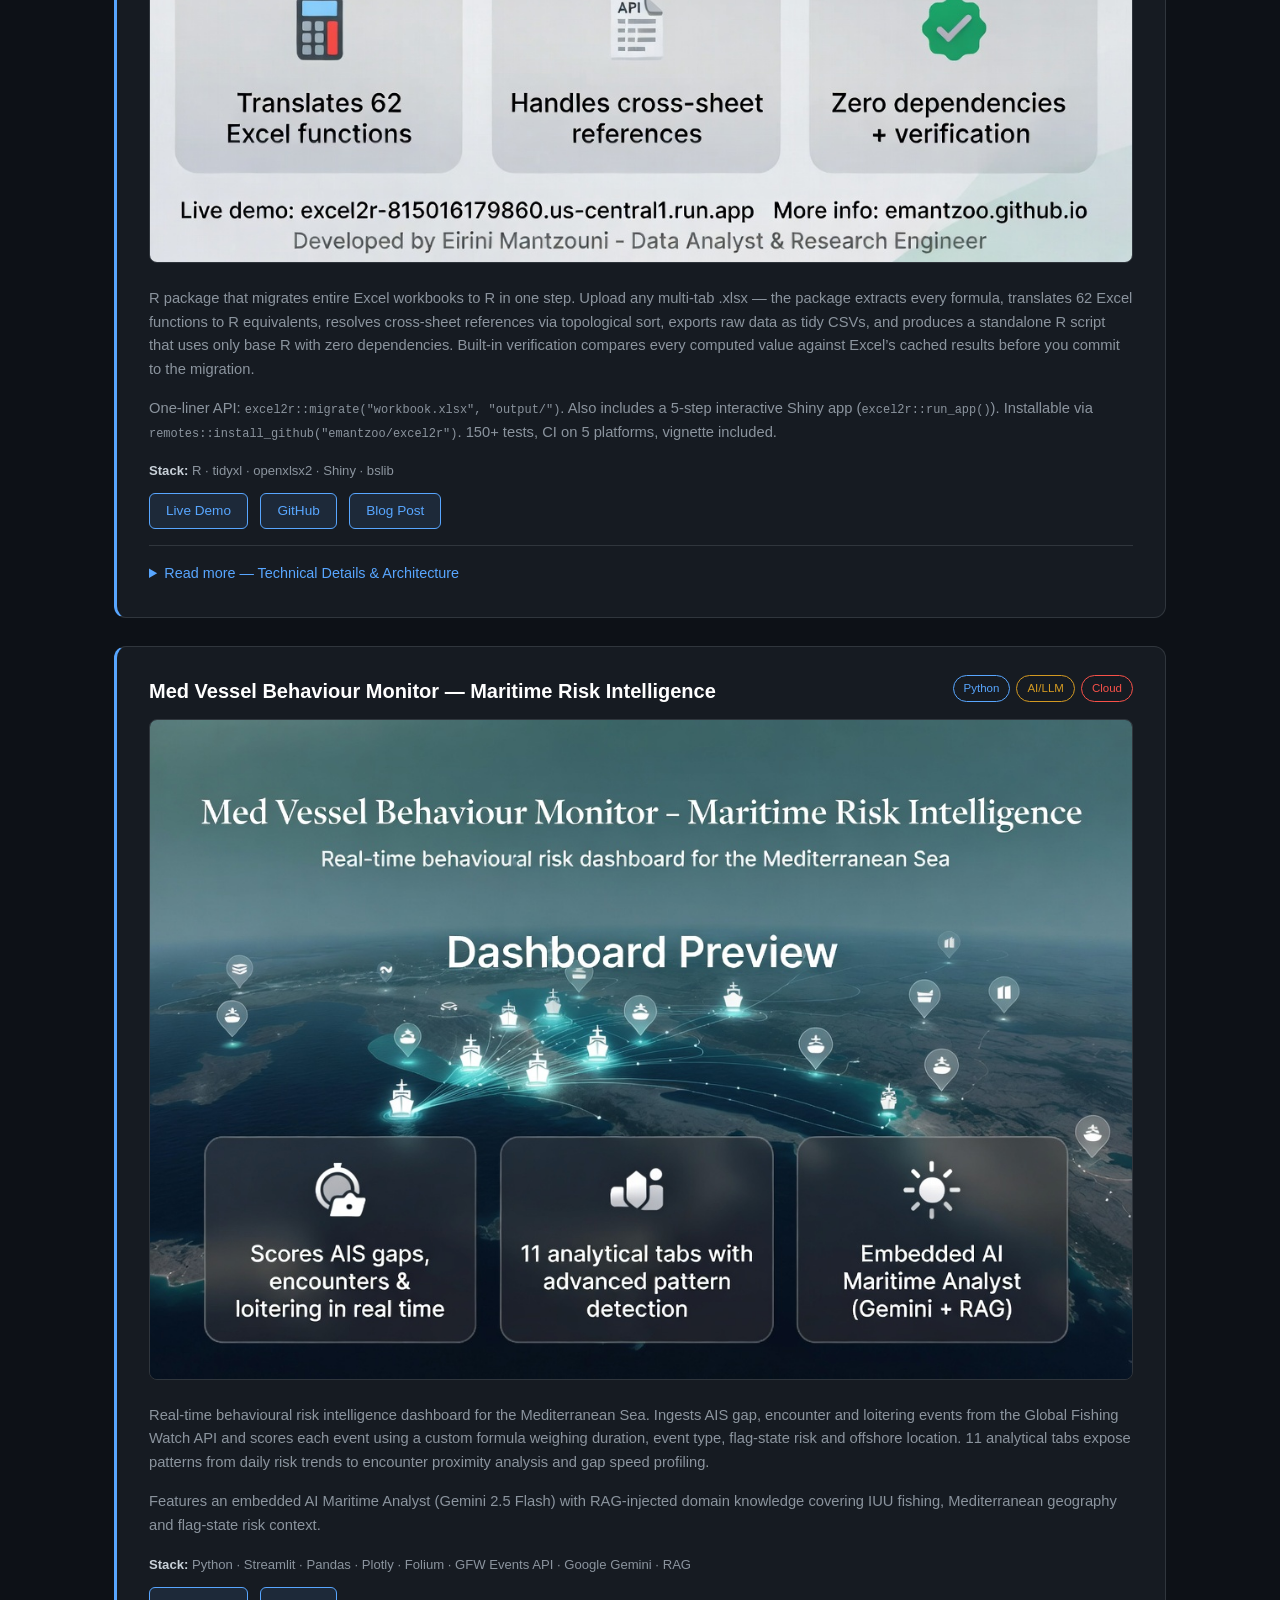
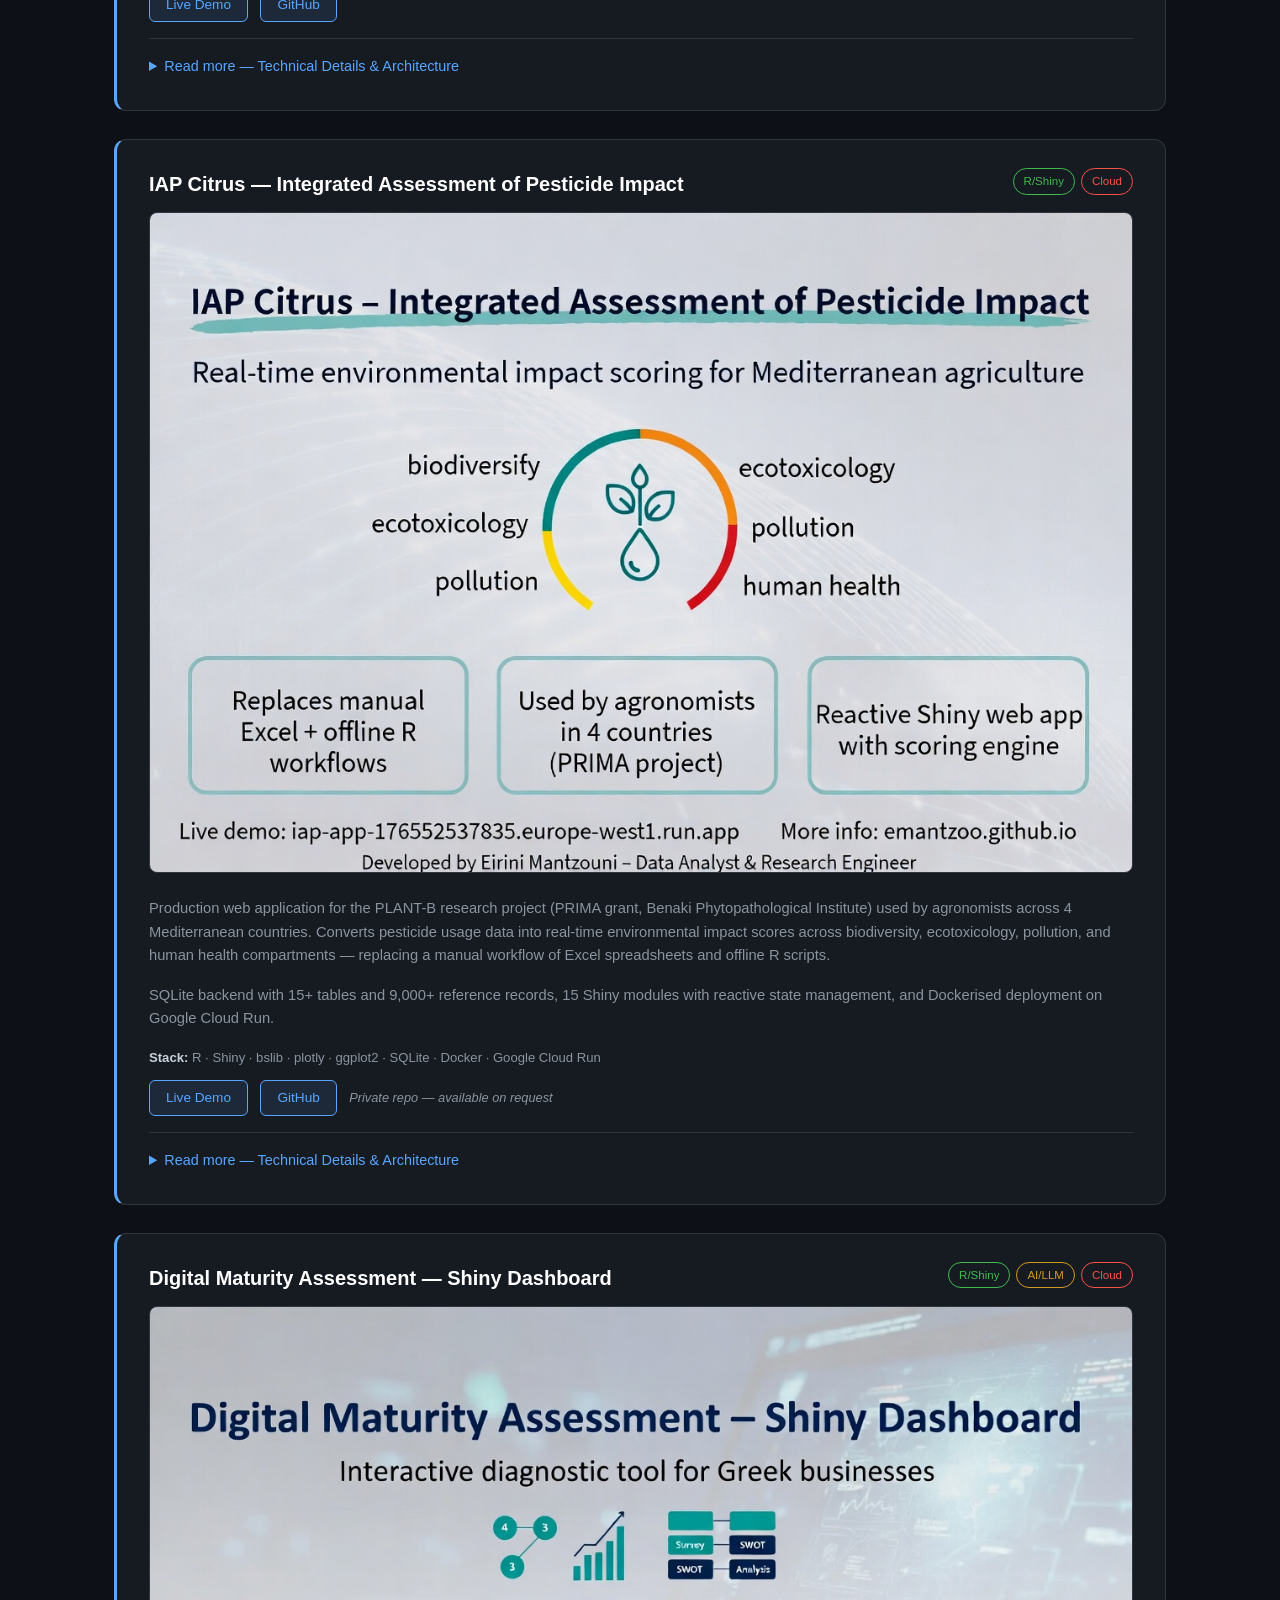
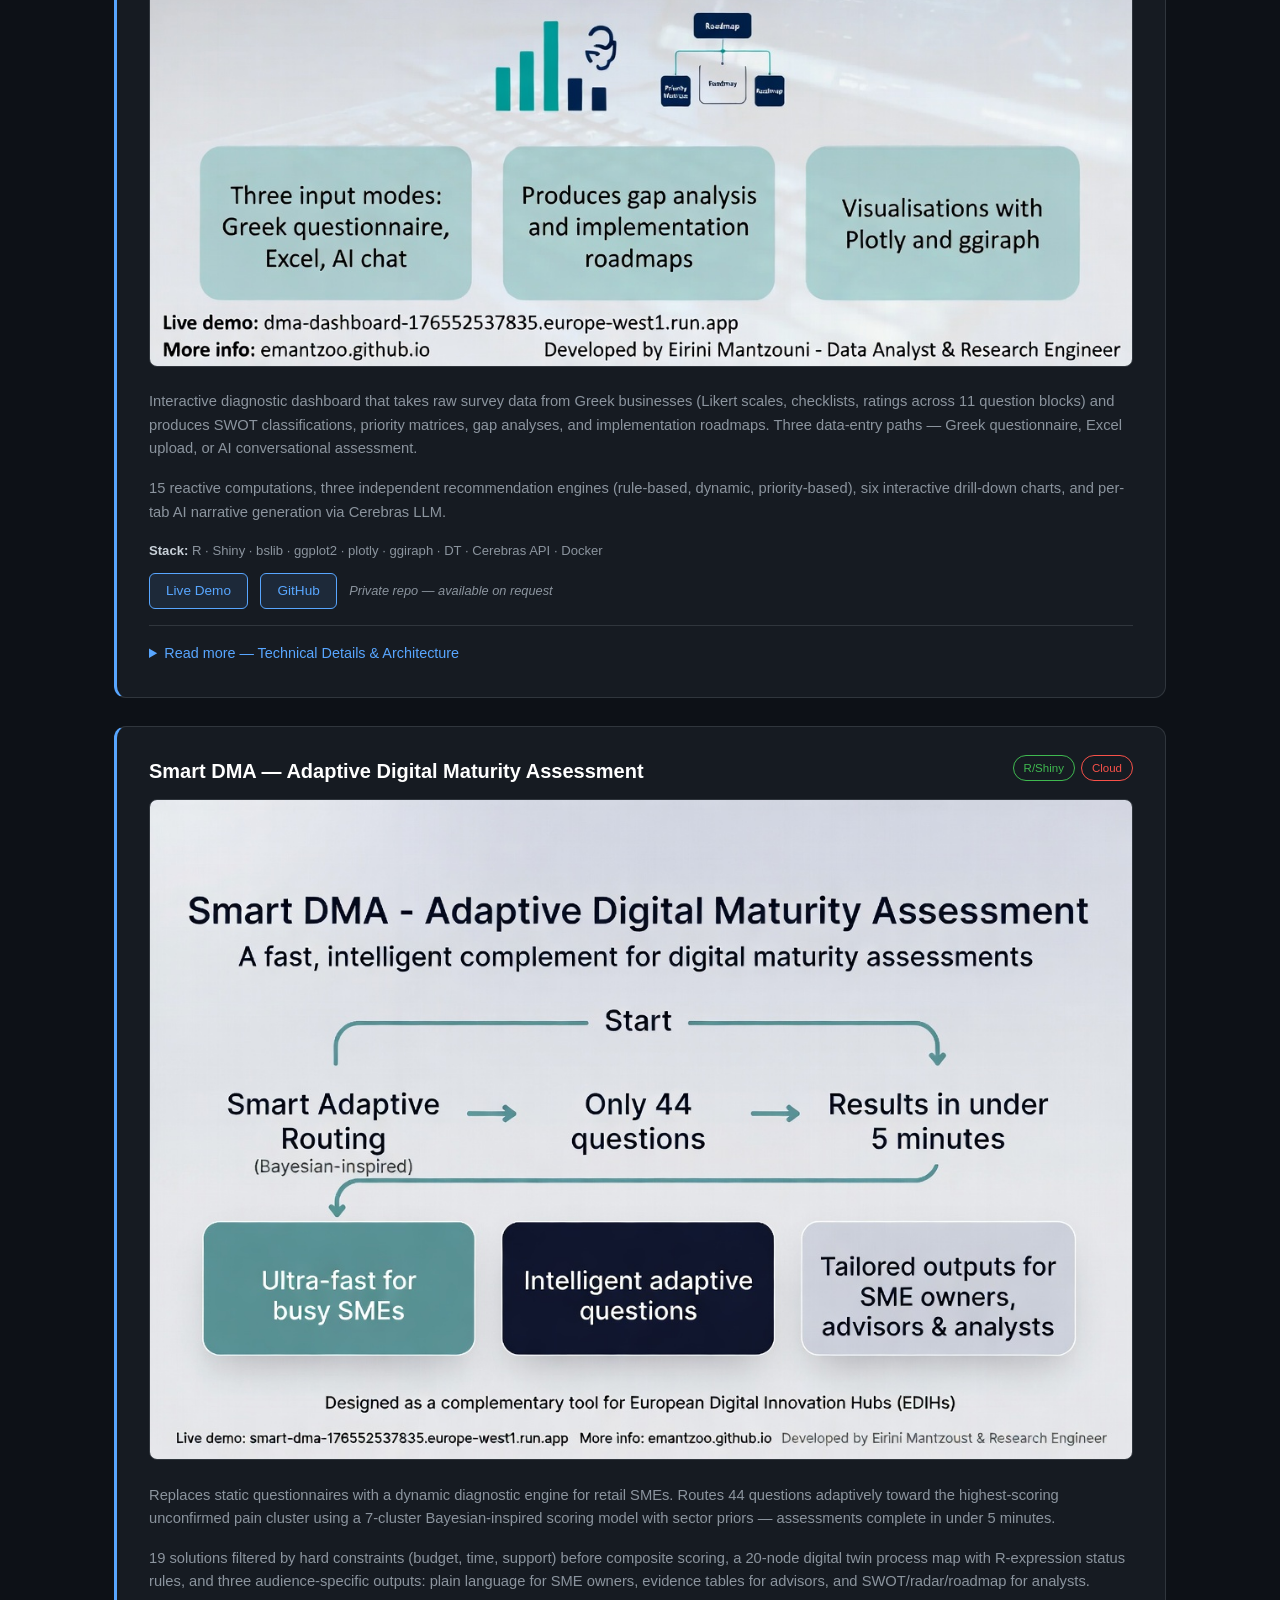
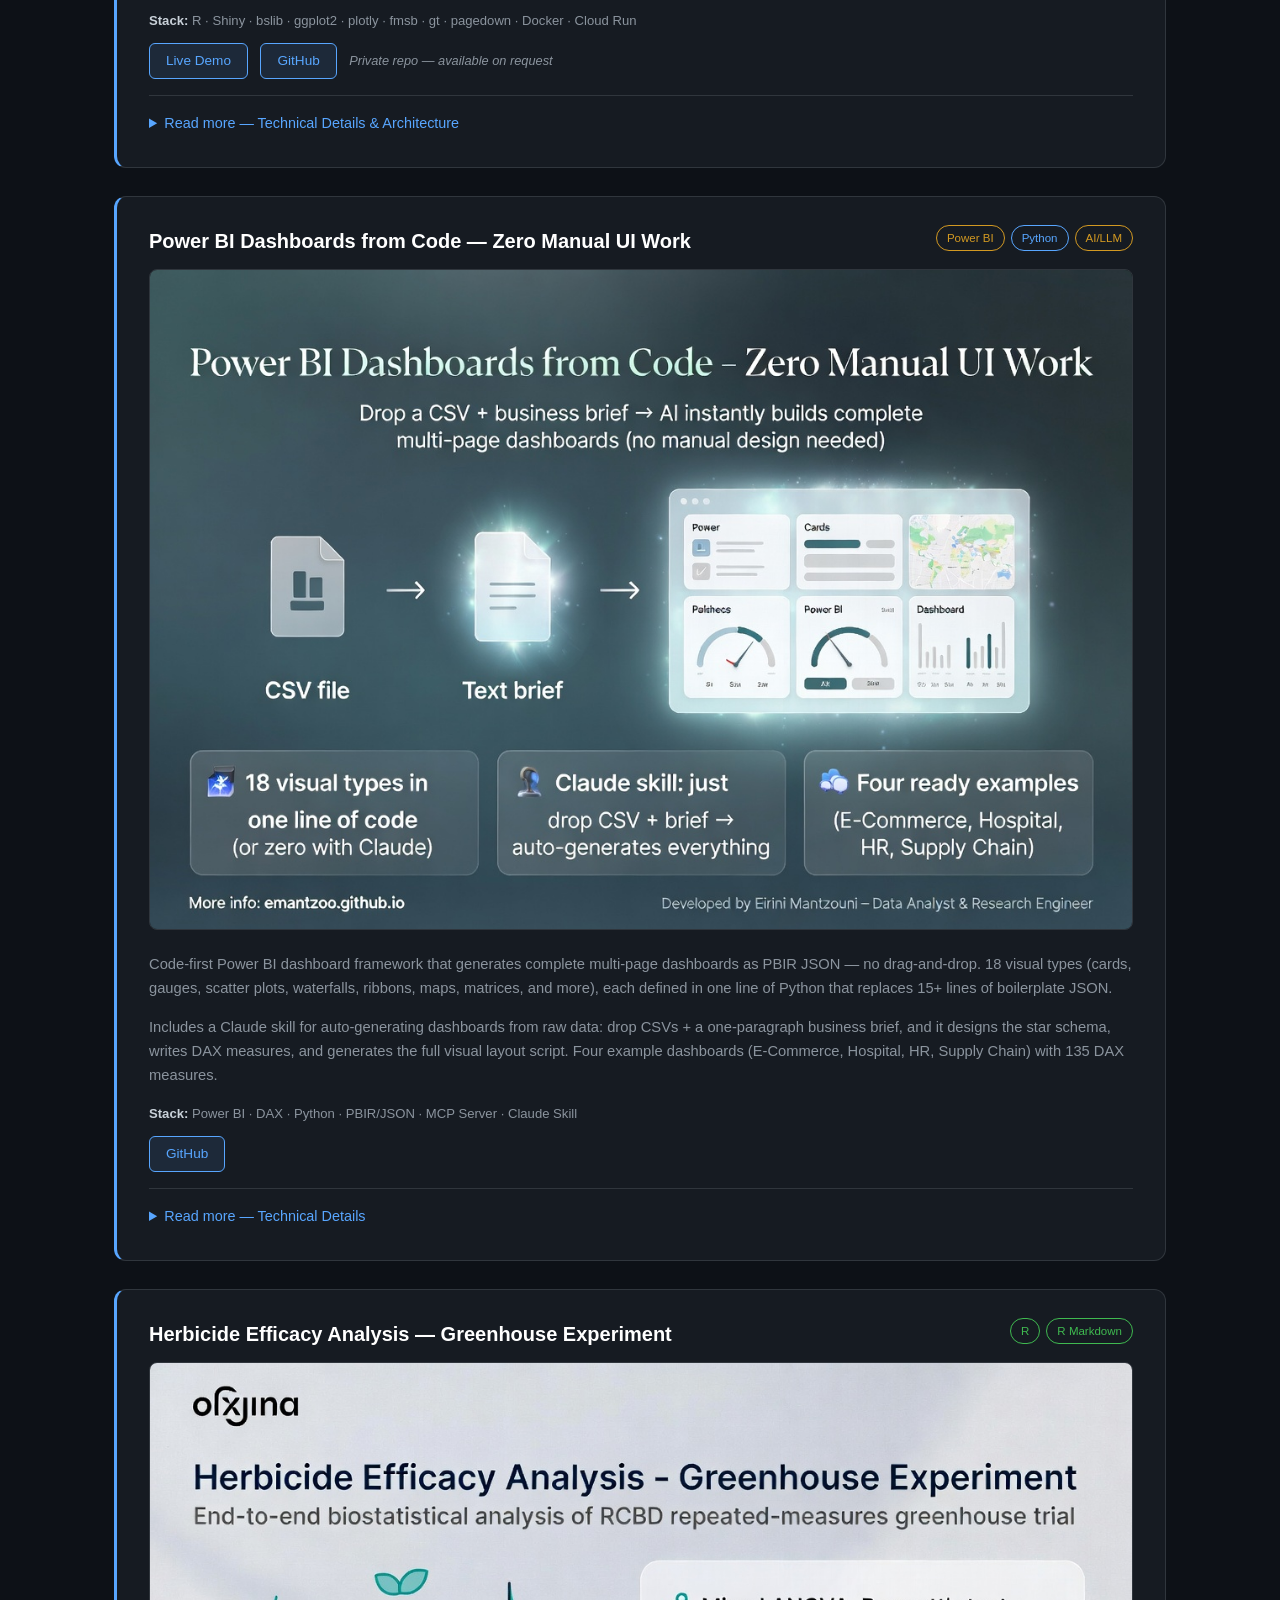
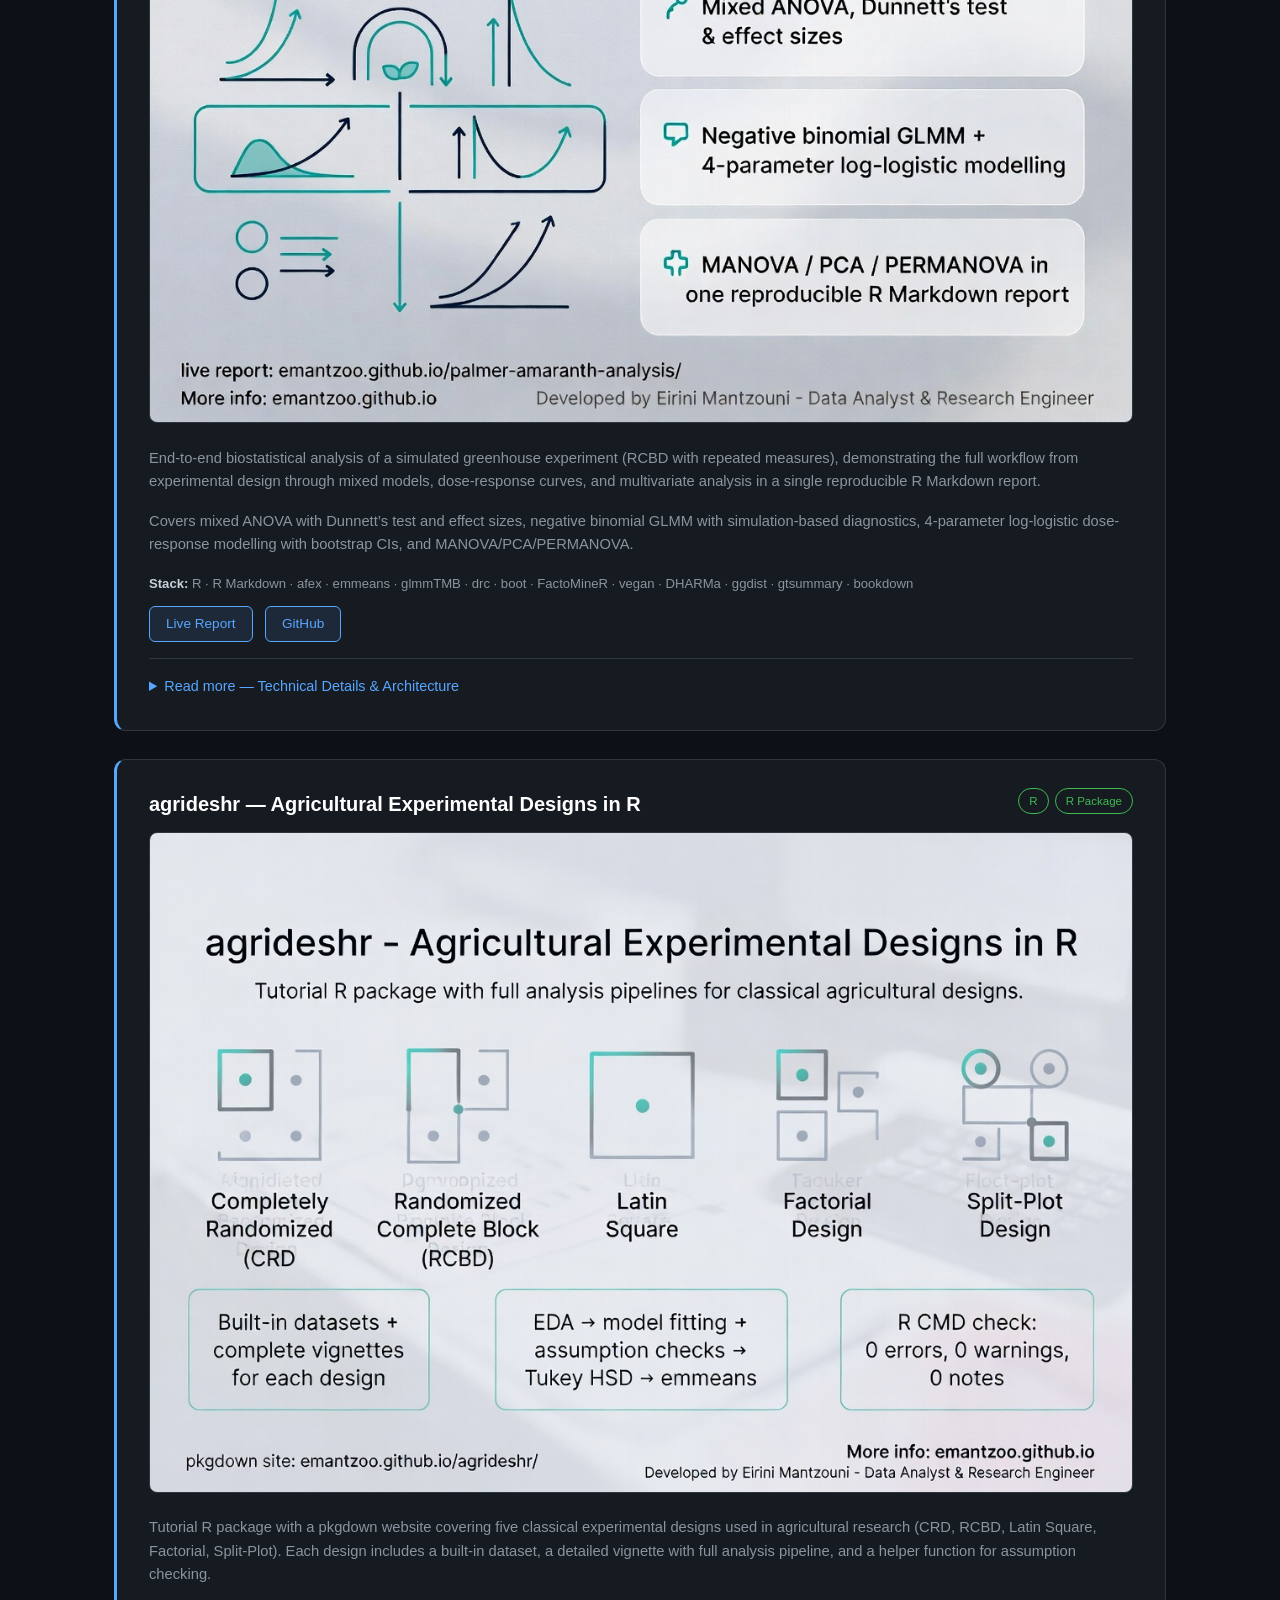
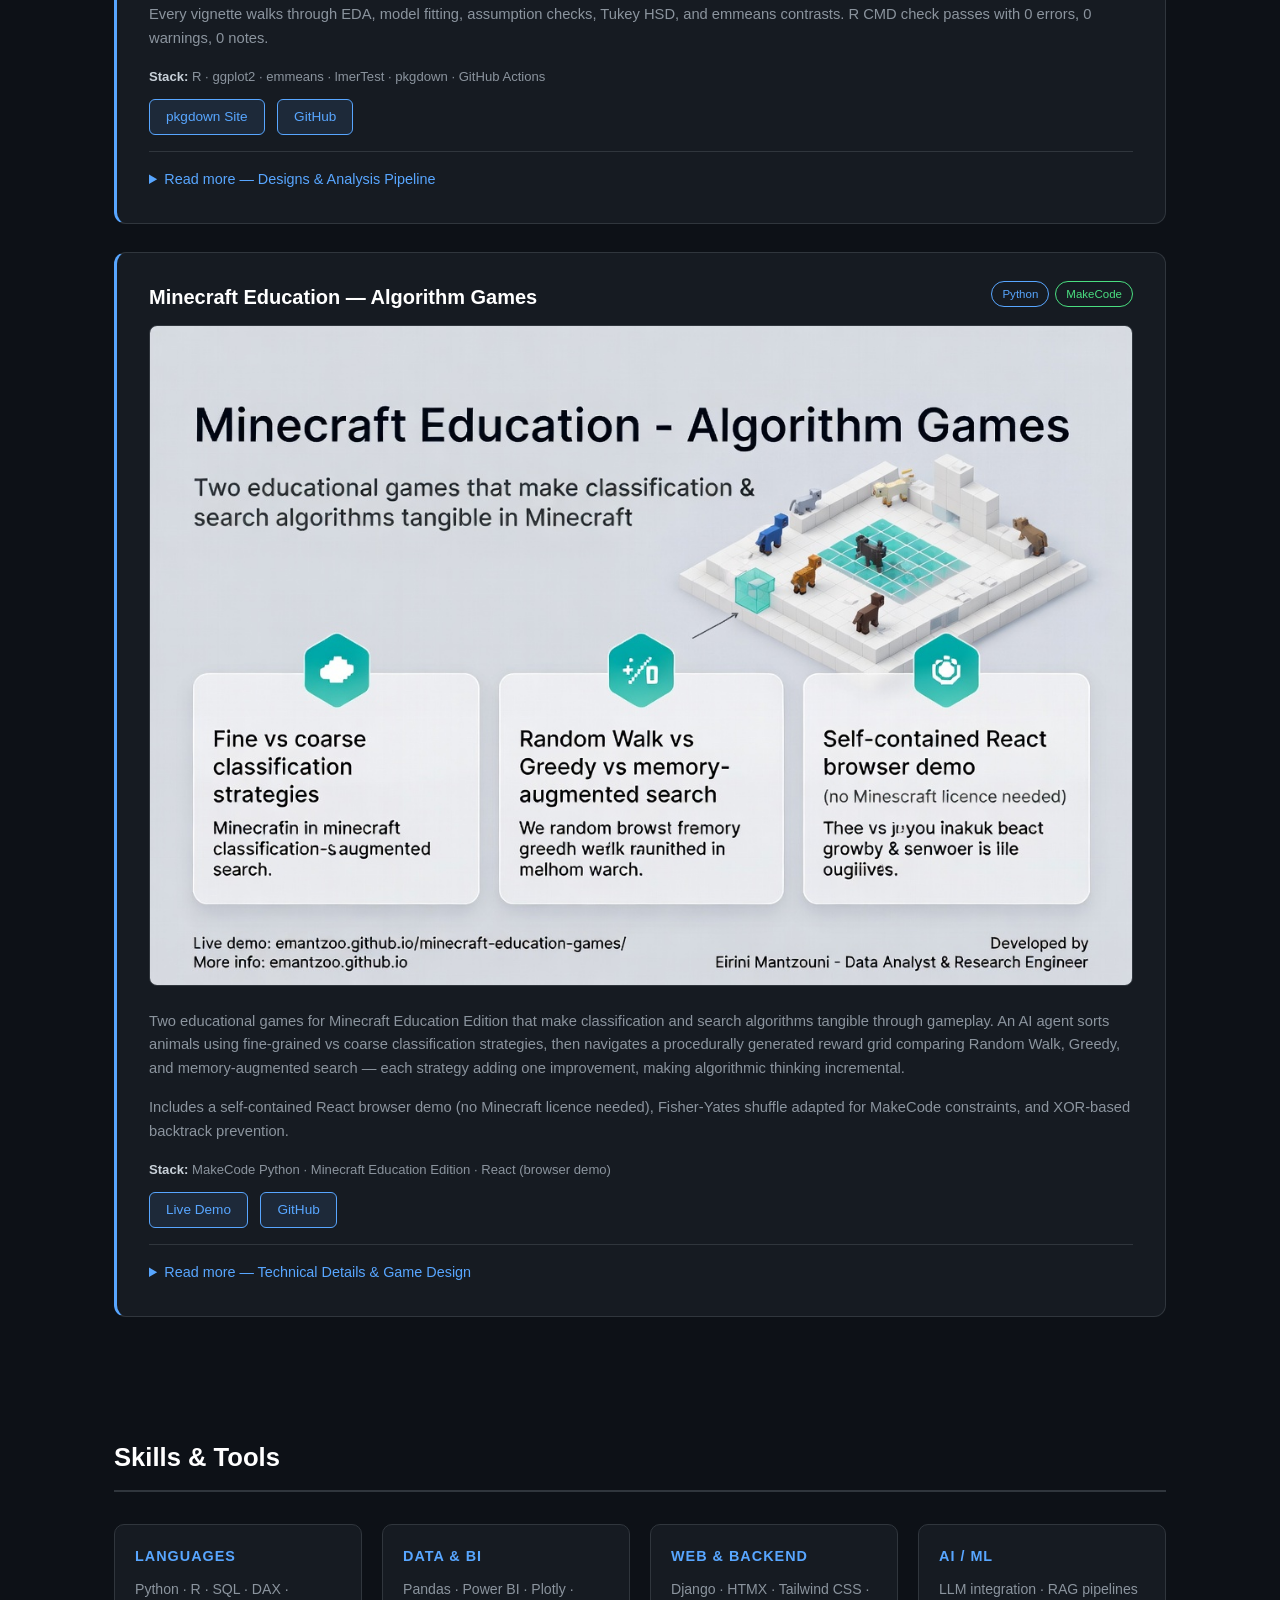
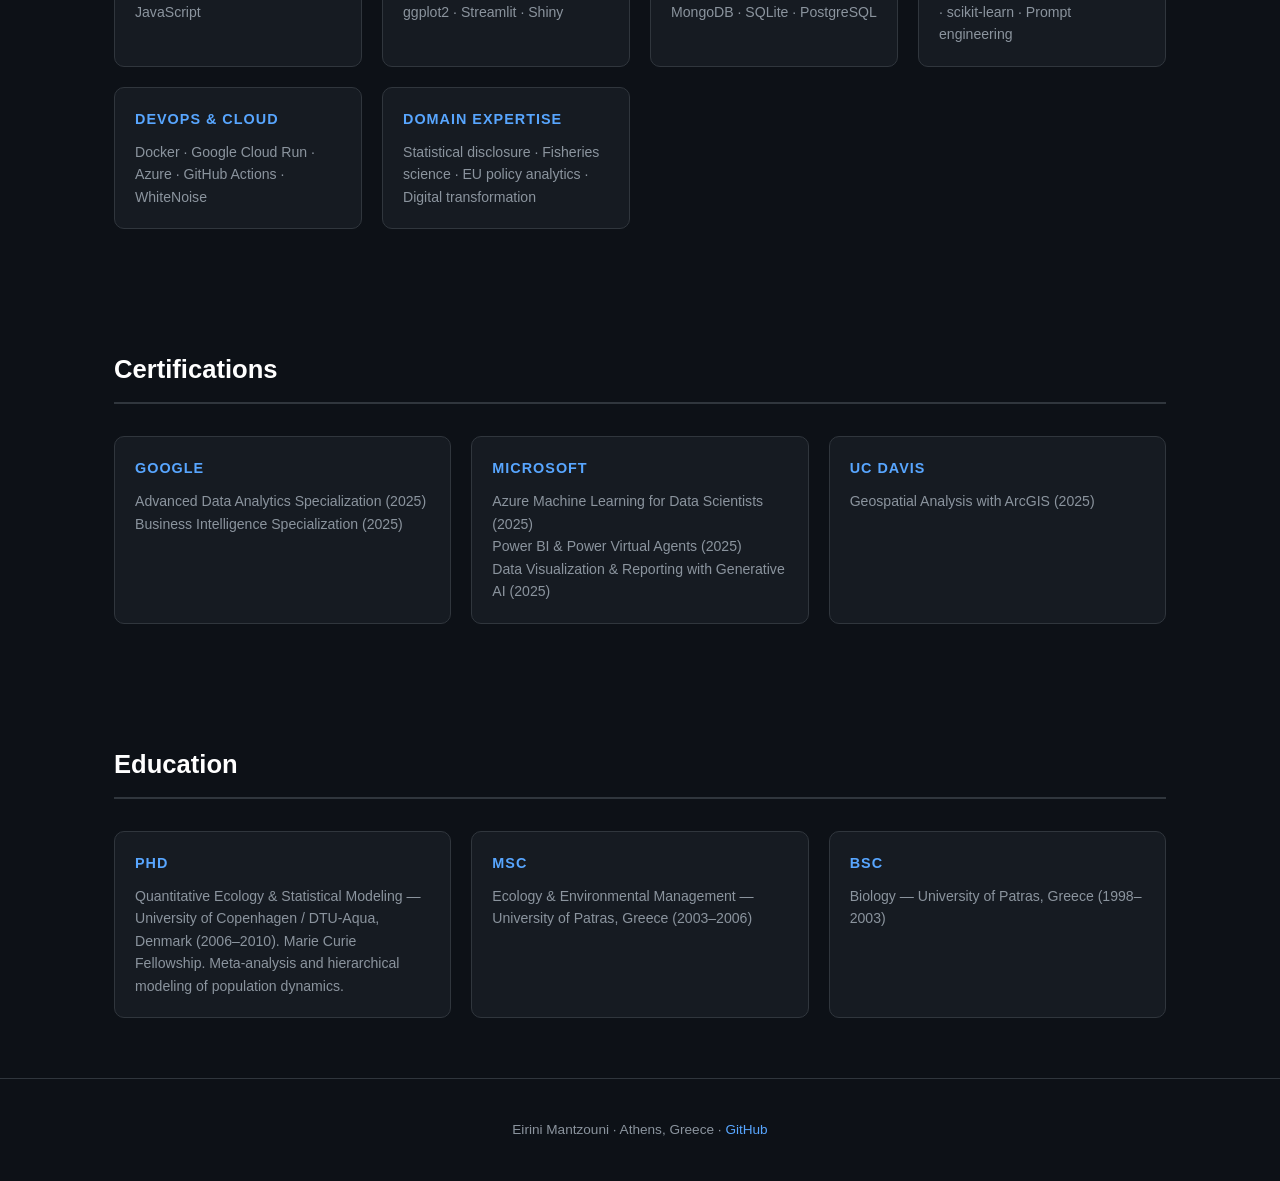
==== commit 86ceeec2: "Update project list in portfolio Co-Authored-By: Claude Opus 4.6 <noreply@anthropic.com>" ====
--- a/index.html
+++ b/index.html
@@ -206,7 +206,7 @@
         </p>
         <div class="links">
             <a href="cv.html">CV</a>
-            <a href="https://www.linkedin.com/in/irene-mantzouni-0b47b8283/">LinkedIn</a>
+            <a href="https://www.linkedin.com/in/eirini-mantzouni-0b47b8283/">LinkedIn</a>
             <a href="https://github.com/emantzoo">GitHub</a>
         </div>
     </section>
@@ -237,7 +237,7 @@
 
         <div class="project-tabs">
             <button class="project-tab active" data-tab="featured">Featured<span class="count" style="margin-left: 6px;">(12)</span></button>
-            <button class="project-tab" data-tab="other">In Development<span class="count" style="margin-left: 6px;">(6)</span></button>
+            <button class="project-tab" data-tab="other">In Development<span class="count" style="margin-left: 6px;">(5)</span></button>
         </div>
         </div>
 
@@ -1017,7 +1017,7 @@
             <!-- PD Gait Analysis Agent -->
             <div class="project" data-tags="ai python science">
                 <div class="project-header">
-                    <h3>PD Gait Analysis Agent &mdash; LLM-Powered Clinical Reasoning</h3>
+                    <h3>Clinical Data Analysis Agent</h3>
                     <div class="tags">
                         <span class="tag tag-python">Python</span>
                         <span class="tag tag-ai">AI/Gemini</span>
@@ -1036,7 +1036,7 @@
                     free-tier services at zero cost.
                 </p>
                 <p class="stack"><strong>Stack:</strong> Python &middot; Streamlit &middot; Gemini 2.5 Flash &middot; MongoDB Atlas &middot; sentence-transformers &middot; Pandas &middot; NumPy</p>
-                <a class="demo-link" href="https://pd-gait-agent-815016179860.europe-west1.run.app/">Live Demo</a>
+                <!-- <a class="demo-link" href="https://pd-gait-agent-815016179860.europe-west1.run.app/">Live Demo</a> -->
                 <a class="demo-link" href="https://github.com/emantzoo/pd-gait-agent">GitHub</a>
                 <span class="private-note">Private repo &mdash; available on request</span>
                 <details>
@@ -1067,7 +1067,7 @@
                 </details>
             </div>
 
-            <!-- KBforge -->
+            <!-- KBforge (hidden)
             <div class="project" data-tags="science ai python">
                 <div class="project-header">
                     <h3>KBforge &mdash; Knowledge Base Builder for LLM Retrieval (RAG)</h3>
@@ -1122,6 +1122,7 @@
                     </div>
                 </details>
             </div>
+            end KBforge hidden -->
 
             <!-- Spark Athens -->
             <div class="project" data-tags="business">
